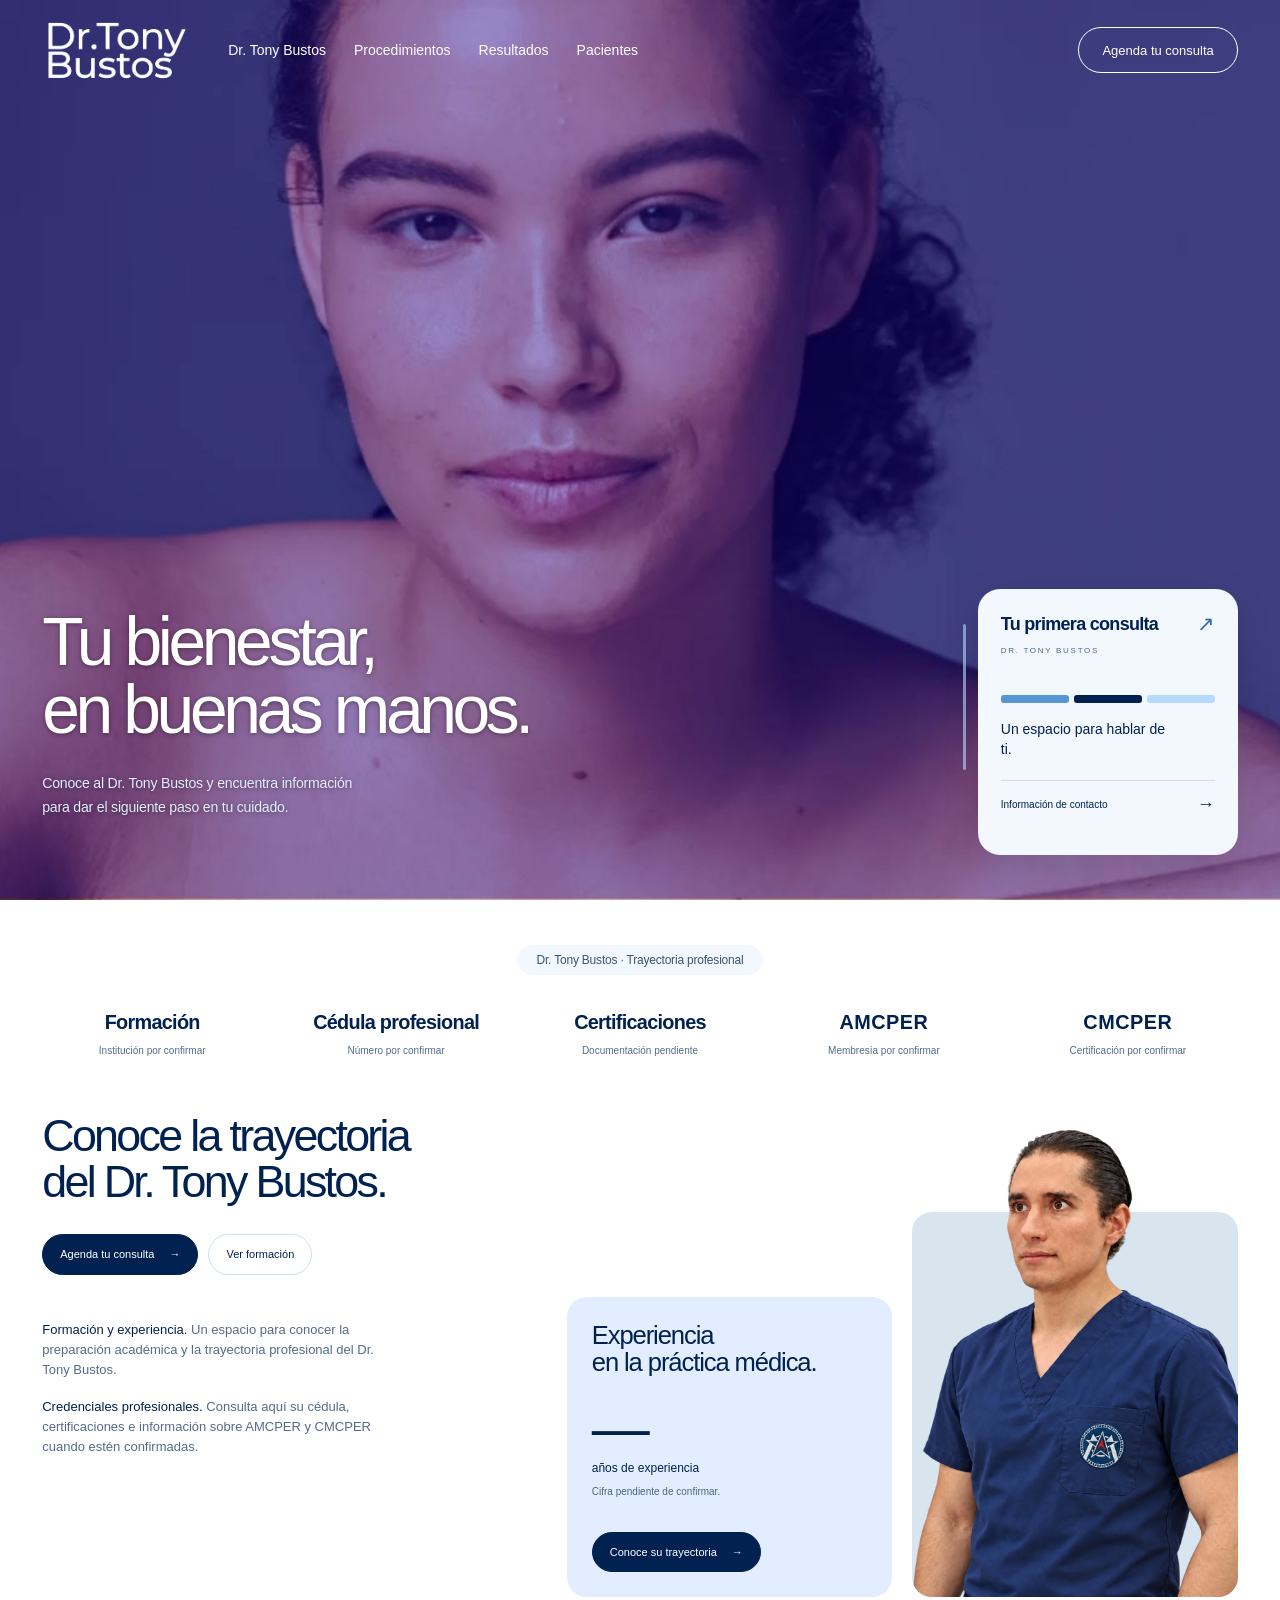
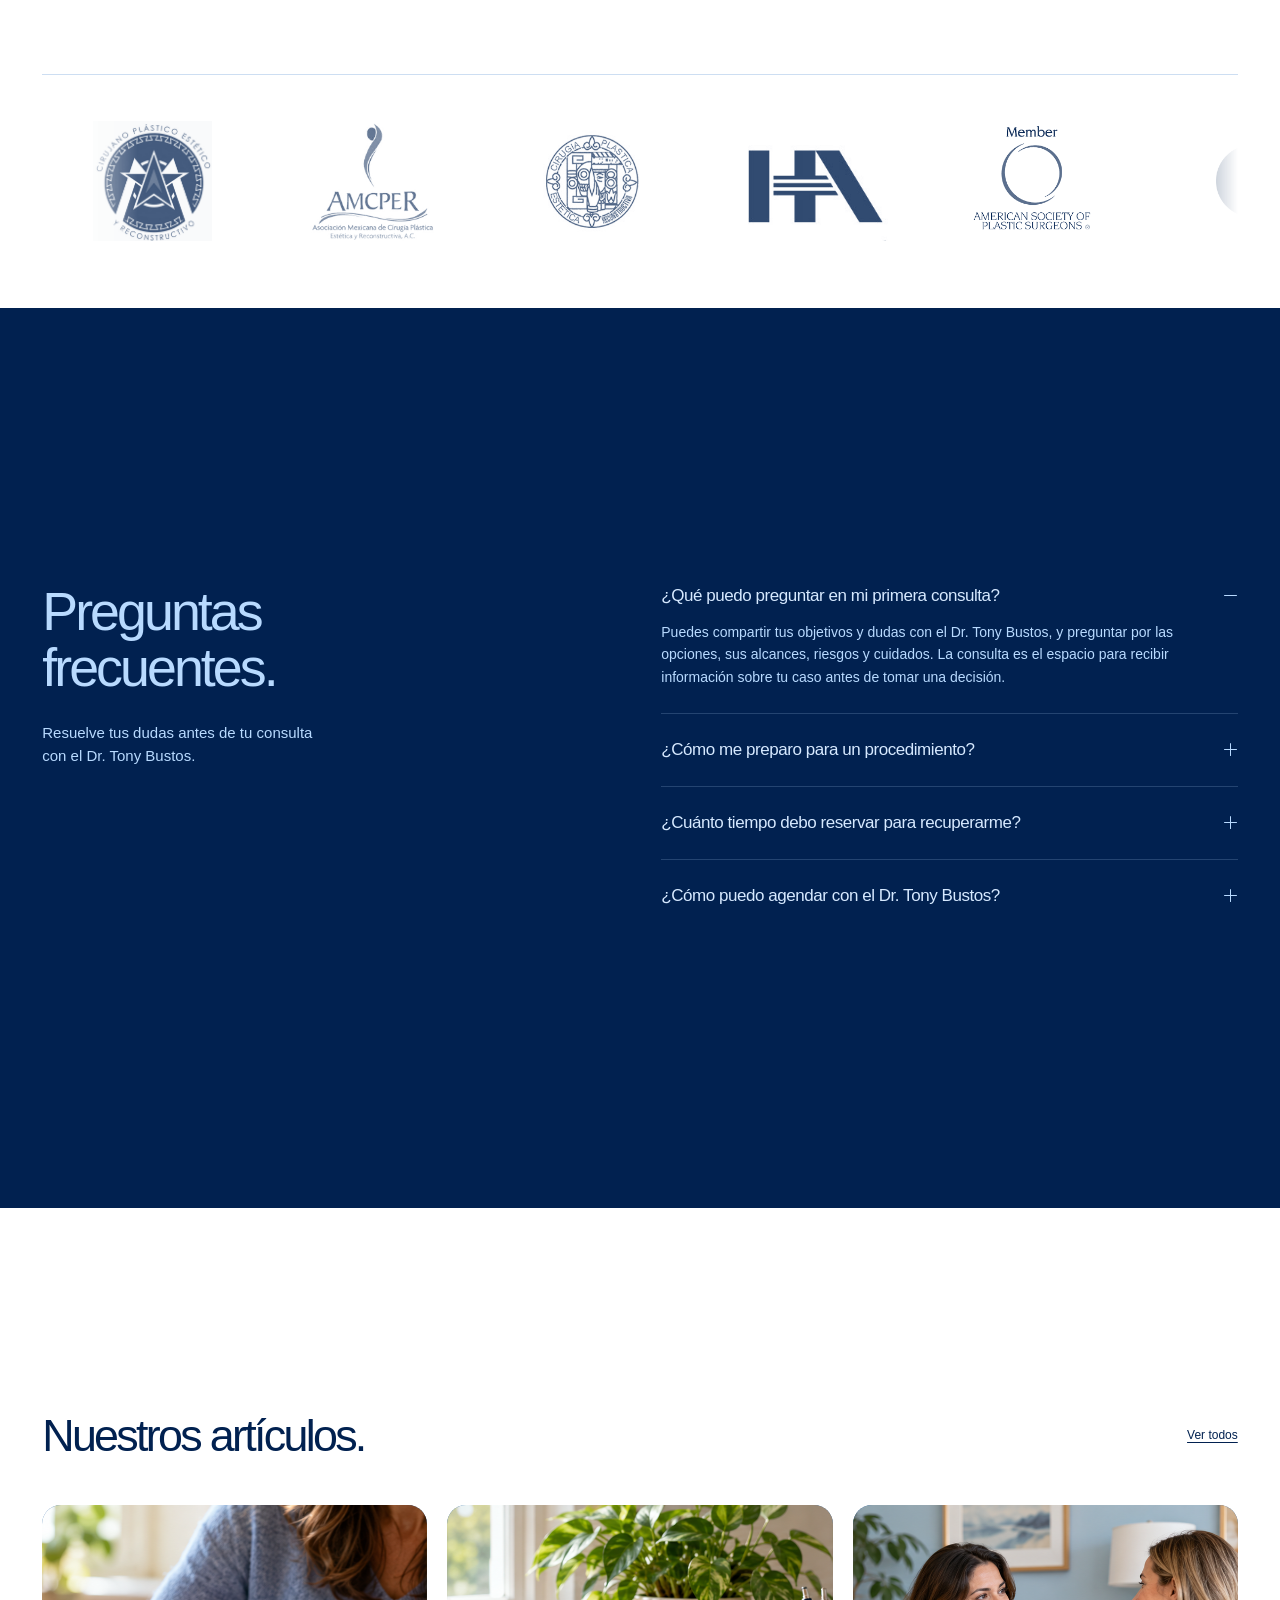
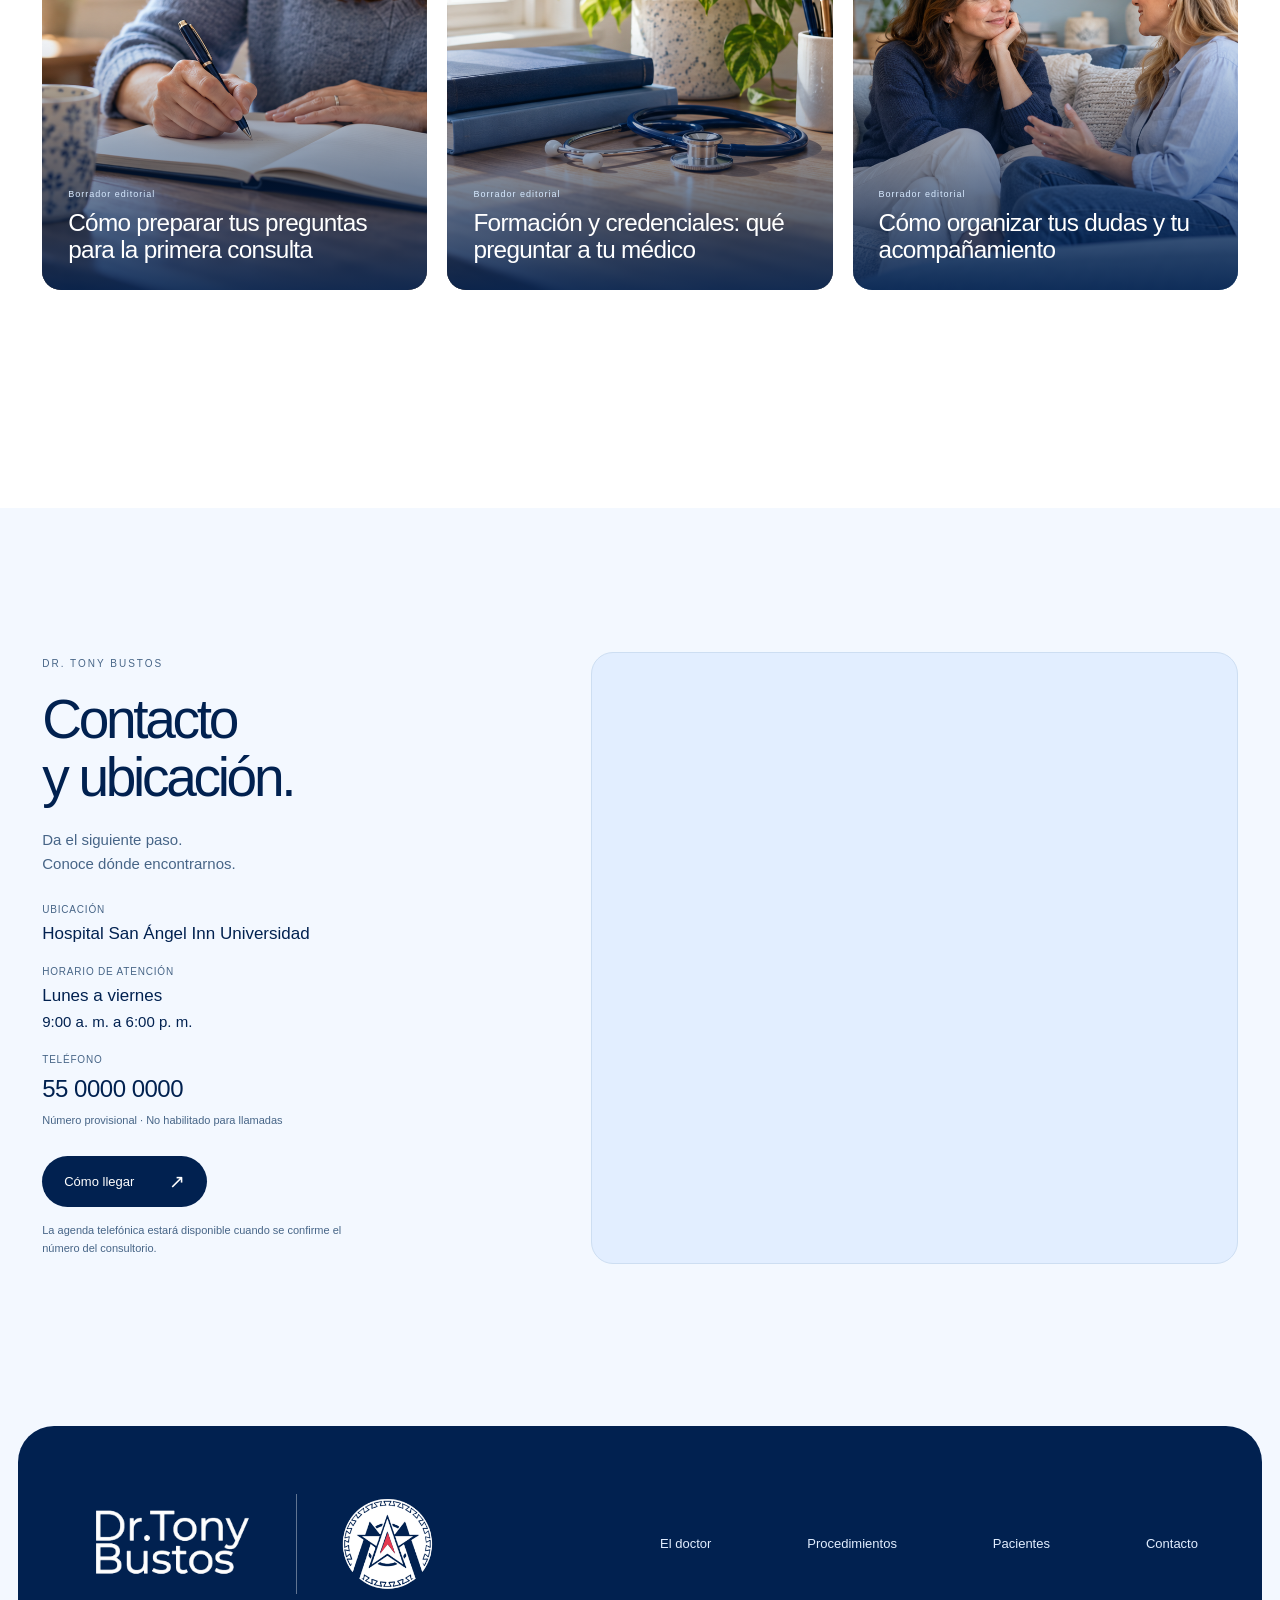
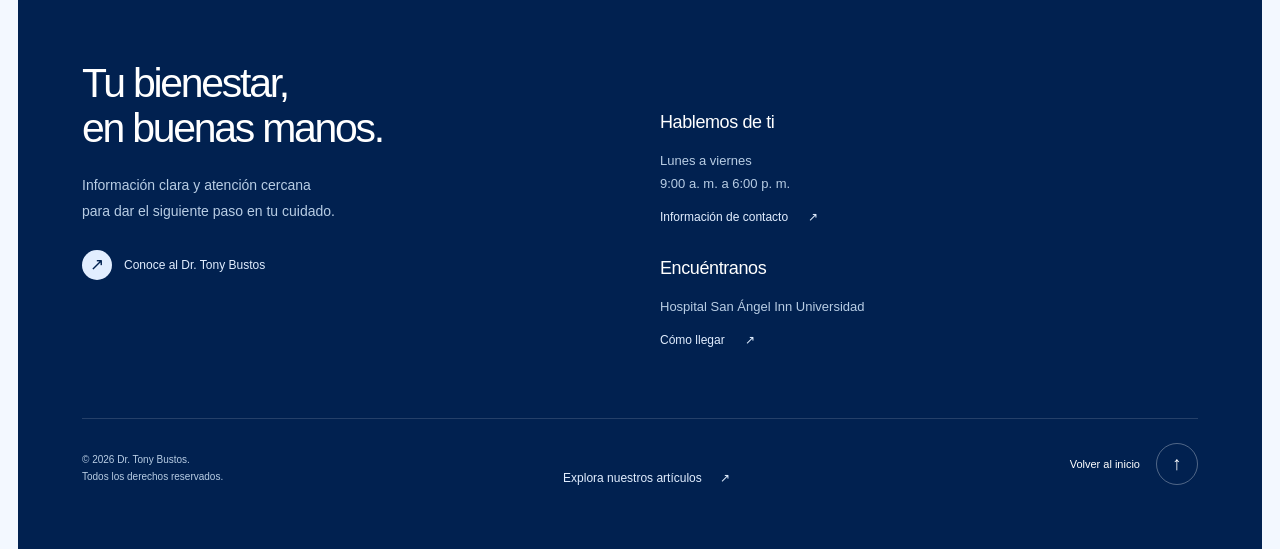
==== index.html @ c75da96d "INIT" ====
<!doctype html>
<html lang="es">
<head>
  <meta charset="utf-8">
  <meta name="viewport" content="width=device-width, initial-scale=1">
  <meta name="theme-color" content="#012150">
  <meta name="description" content="Dr. Tony Bustos. Conoce su perfil, consulta información sobre procedimientos y prepara tu primera consulta.">
  <title>Dr. Tony Bustos | Inicio</title>
  <link rel="icon" type="image/svg+xml" href="assets/favicon.svg">
  <link rel="preload" as="image" href="assets/hero-img.jpg" fetchpriority="high">
  <script src="hero-loading.js"></script>
  <link rel="stylesheet" href="styles.css">
  <script src="app.js" defer></script>
</head>
<body>
  <a class="skip" href="#inicio">Ir al contenido</a>
    <header class="header">
      <a class="brand" href="#inicio" aria-label="Dr. Tony Bustos, inicio"><img class="brand-logo" src="assets/dr-tony-bustos-logo.png" alt="Dr. Tony Bustos" width="681" height="313"></a>
      <nav class="nav-pill" aria-label="Navegación principal">
        <a href="#doctor">Dr. Tony Bustos</a>
        <a href="#procedimientos" data-panel="procedimientos">Procedimientos</a>
        <a href="#resultados" data-panel="resultados">Resultados</a>
        <a href="#pacientes">Pacientes</a>
      </nav>
      <div class="header-actions">
        <a class="appointment" href="#contacto">Agenda tu consulta</a>
        <button class="menu-button" type="button" aria-label="Abrir menú" aria-expanded="false" aria-controls="site-menu"><span></span><span></span><span></span></button>
      </div>
      <nav class="site-menu" id="site-menu" aria-label="Todas las secciones" hidden>
        <a href="#inicio">Inicio</a>
        <a href="#doctor">Dr. Tony Bustos <span>↗</span></a>
        <a href="#procedimientos" data-panel="procedimientos">Procedimientos <span>↗</span></a>
        <a href="#resultados" data-panel="resultados">Resultados <span>↗</span></a>
        <a href="#pacientes">Pacientes <span>↗</span></a>
        <a href="#contacto">Contacto <span>↗</span></a>
        <a href="#articulos">Artículos <span>↗</span></a>
      </nav>
    </header>
  <main>
  <section id="inicio" class="hero" aria-label="Inicio">
    <img class="hero-photo" src="assets/hero-img.jpg" alt="" fetchpriority="high" width="1920" height="1080">
    <video class="hero-video" muted loop playsinline preload="auto" poster="assets/hero-img.jpg" aria-hidden="true" tabindex="-1">
      <source src="assets/hero-video.mp4" type="video/mp4">
    </video>

    <div class="hero-bottom">
      <div class="hero-copy">
        <h1>Tu bienestar,<br>en buenas manos.</h1>
        <p>Conoce al Dr. Tony Bustos y encuentra información<br class="desktop-break"> para dar el siguiente paso en tu cuidado.</p>
      </div>
      <a class="consult-card" href="#contacto">
        <div class="card-top"><span>Tu primera consulta</span><span class="arrow" aria-hidden="true">↗</span></div>
        <span class="card-label">DR. TONY BUSTOS</span>
        <div class="card-lines" aria-hidden="true"><i></i><i></i><i></i></div>
        <span class="card-text">Un espacio para hablar de ti.</span>
        <span class="card-footer">Información de contacto <span aria-hidden="true">→</span></span>
      </a>
    </div>
  </section>
  <section id="doctor" class="credentials" aria-labelledby="credentials-title">
    <div class="credentials-inner">
      <div class="credentials-intro"><span>Dr. Tony Bustos · Trayectoria profesional</span></div>
      <ul class="credential-strip" aria-label="Información profesional pendiente de confirmar">
        <li><span class="credential-name">Formación</span><small>Institución por confirmar</small></li>
        <li><span class="credential-name">Cédula profesional</span><small>Número por confirmar</small></li>
        <li><span class="credential-name">Certificaciones</span><small>Documentación pendiente</small></li>
        <li><span class="credential-name credential-acronym">AMCPER</span><small>Membresía por confirmar</small></li>
        <li><span class="credential-name credential-acronym">CMCPER</span><small>Certificación por confirmar</small></li>
      </ul>
      <div class="credentials-grid">
        <div class="credentials-copy">
          <h2 id="credentials-title">Conoce la trayectoria<br>del Dr. Tony Bustos.</h2>
          <div class="credentials-actions">
            <a class="credential-button" href="#contacto">Agenda tu consulta <span aria-hidden="true">→</span></a>
            <a class="credential-button credential-button-outline" href="#doctor" data-panel="doctor">Ver formación</a>
          </div>
          <div class="credentials-description">
            <p><strong>Formación y experiencia.</strong> Un espacio para conocer la preparación académica y la trayectoria profesional del Dr. Tony Bustos.</p>
            <p><strong>Credenciales profesionales.</strong> Consulta aquí su cédula, certificaciones e información sobre AMCPER y CMCPER cuando estén confirmadas.</p>
          </div>
        </div>
        <article class="kpi-card kpi-experience" aria-labelledby="experience-title">
          <h3 id="experience-title">Experiencia<br>en la práctica médica.</h3>
          <div class="kpi-value" aria-label="Años de experiencia pendientes de confirmar">—<span>años de experiencia</span></div>
          <p class="kpi-note">Cifra pendiente de confirmar.</p>
          <a class="credential-button" href="#doctor" data-panel="doctor">Conoce su trayectoria <span aria-hidden="true">→</span></a>
        </article>
        <figure class="kpi-card kpi-certifications doctor-portrait">
          <img src="assets/dr-tony-scrubs-embroidered.png" alt="Retrato del Dr. Tony Bustos con pijama quirúrgica azul marino" width="1122" height="1402" loading="lazy" decoding="async">
        </figure>
      </div>
      <section class="credential-carousel" aria-label="Formación y credenciales" aria-roledescription="carrusel">
        <svg class="credential-filter" aria-hidden="true" width="0" height="0" xmlns="http://www.w3.org/2000/svg">
          <defs><filter id="credential-ink" color-interpolation-filters="sRGB">
            <feColorMatrix in="SourceGraphic" type="matrix" values="0 0 0 0 0.004 0 0 0 0 0.129 0 0 0 0 0.314 -0.2126 -0.7152 -0.0722 0 1"/>
            <feComposite in2="SourceGraphic" operator="in"/>
          </filter>
          <filter id="emblem-white-red" color-interpolation-filters="sRGB">
            <feColorMatrix in="SourceGraphic" type="matrix" values="0 0 0 0 1 0 0 0 0 1 0 0 0 0 1 -4 0 4 0 0" result="white-emblem"/>
            <feColorMatrix in="SourceGraphic" type="matrix" values="0 0 0 0 0.902 0 0 0 0 0.224 0 0 0 0 0.314 4 0 -4 0 0" result="red-arrow"/>
            <feMerge><feMergeNode in="white-emblem"/><feMergeNode in="red-arrow"/></feMerge>
            <feComposite in2="SourceGraphic" operator="in"/>
          </filter>
          <filter id="emblem-navy-red" color-interpolation-filters="sRGB">
            <feColorMatrix in="SourceGraphic" type="matrix" values="0 0 0 0 0.004 0 0 0 0 0.129 0 0 0 0 0.314 -4 0 4 0 0" result="navy-emblem"/>
            <feColorMatrix in="SourceGraphic" type="matrix" values="0 0 0 0 0.902 0 0 0 0 0.224 0 0 0 0 0.314 4 0 -4 0 0" result="red-arrow"/>
            <feMerge><feMergeNode in="navy-emblem"/><feMergeNode in="red-arrow"/></feMerge>
            <feComposite in2="SourceGraphic" operator="in"/>
          </filter>
          <filter id="logo-original-transparent" color-interpolation-filters="sRGB">
            <feColorMatrix in="SourceGraphic" type="matrix" values="1 0 0 0 0 0 1 0 0 0 0 0 1 0 0 -0.3189 -1.0728 -0.1083 0 1.5"/>
            <feComposite in2="SourceGraphic" operator="in"/>
          </filter>
          <filter id="brand-transparent" color-interpolation-filters="sRGB">
            <feColorMatrix in="SourceGraphic" type="matrix" values="0 0 0 0 1 0 0 0 0 1 0 0 0 0 1 0.25512 0.85824 0.08664 0 -0.2"/>
            <feComposite in2="SourceGraphic" operator="in"/>
          </filter></defs>
        </svg>
        <button class="credential-carousel-toggle sr-only" type="button" aria-pressed="false" aria-controls="credential-logo-track" hidden>Pausar movimiento</button>
        <div class="credential-carousel-window">
          <div class="credential-logo-track" id="credential-logo-track">
            <ul class="credential-logo-group" aria-label="Instituciones">
              <li><img src="assets/credential-tony-full.png" alt="Dr. Tony Bustos — Cirujano plástico estético y reconstructivo" width="180" height="120" loading="lazy"></li>
              <li><img src="assets/credential-amcper.png" alt="AMCPER" width="180" height="120" loading="lazy"></li>
              <li><img src="assets/credential-cmcper.png" alt="Consejo Mexicano de Cirugía Plástica, Estética y Reconstructiva" width="180" height="120" loading="lazy"></li>
              <li><img src="assets/credential-hospital.png" alt="Hospital San Ángel Inn" width="180" height="120" loading="lazy"></li>
              <li><img src="assets/credential-asps.png" alt="American Society of Plastic Surgeons" width="180" height="120" loading="lazy"></li>
              <li><img src="assets/credential-japon.png" alt="Japón" width="180" height="120" loading="lazy"></li>
              <li><img src="assets/credential-hospital-general.png" alt="Hospital General de México Dr. Eduardo Liceaga" width="180" height="120" loading="lazy"></li>
              <li><img class="credential-logo-dark" src="assets/credential-emblema-naval.png" alt="Emblema naval: Ciencia, Humanismo y Lealtad" width="180" height="120" loading="lazy"></li>
              <li><img class="credential-logo-checkered" src="assets/credential-consejo-mexicano.png" alt="Consejo Mexicano de Cirugía Plástica, Estética y Reconstructiva, A. C." width="180" height="120" loading="lazy"></li>
            </ul>
          </div>
        </div>
      </section>
    </div>
  </section>
  <section id="pacientes" class="faq" aria-labelledby="faq-title">
    <div class="faq-inner">
      <div class="faq-intro">
        <h2 id="faq-title">Preguntas<br>frecuentes.</h2>
        <p>Resuelve tus dudas antes de tu consulta<br class="faq-break"> con el Dr. Tony Bustos.</p>
      </div>
      <div class="faq-list">
        <details class="faq-item" name="patient-faq" open>
          <summary>¿Qué puedo preguntar en mi primera consulta?<span class="faq-icon" aria-hidden="true"></span></summary>
          <div class="faq-answer"><p>Puedes compartir tus objetivos y dudas con el Dr. Tony Bustos, y preguntar por las opciones, sus alcances, riesgos y cuidados. La consulta es el espacio para recibir información sobre tu caso antes de tomar una decisión.</p></div>
        </details>
        <details class="faq-item" name="patient-faq">
          <summary>¿Cómo me preparo para un procedimiento?<span class="faq-icon" aria-hidden="true"></span></summary>
          <div class="faq-answer"><p>Solicita al consultorio las indicaciones específicas para tu procedimiento y confirma cualquier duda con el Dr. Tony Bustos. La preparación se define de manera individual; esta página no sustituye esas instrucciones.</p></div>
        </details>
        <details class="faq-item" name="patient-faq">
          <summary>¿Cuánto tiempo debo reservar para recuperarme?<span class="faq-icon" aria-hidden="true"></span></summary>
          <div class="faq-answer"><p>Pregunta durante la valoración por el tiempo estimado de recuperación, el seguimiento y el regreso a tus actividades. No se establece un plazo único aquí: necesitarás una orientación específica para el procedimiento y tu situación.</p></div>
        </details>
        <details class="faq-item" name="patient-faq">
          <summary>¿Cómo puedo agendar con el Dr. Tony Bustos?<span class="faq-icon" aria-hidden="true"></span></summary>
          <div class="faq-answer"><p>Consulta la ubicación en Hospital San Ángel Inn Universidad y el horario de atención, de lunes a viernes de 9:00 a. m. a 6:00 p. m., en la sección de contacto. El teléfono mostrado es provisional; la agenda telefónica estará disponible cuando se confirme el número del consultorio.</p><a href="#contacto">Ver información de contacto <span aria-hidden="true">↗</span></a></div>
        </details>
      </div>
    </div>
  </section>
  <section id="articulos" class="articles" aria-labelledby="articles-title">
    <div class="articles-inner">
      <div class="articles-heading">
        <h2 id="articles-title">Nuestros artículos.</h2>
        <a class="articles-all" href="#articulos" data-panel="articulos">Ver todos</a>
      </div>
      <div class="articles-grid">
        <article class="article-card">
          <a href="#articulo-consulta" data-panel="articulo-consulta" aria-labelledby="article-consulta-title">
            <span class="article-photo article-photo-consulta" aria-hidden="true"></span>
            <div class="article-caption"><span class="article-status">Borrador editorial</span><h3 id="article-consulta-title">Cómo preparar tus preguntas para la primera consulta</h3></div>
          </a>
        </article>
        <article class="article-card">
          <a href="#articulo-credenciales" data-panel="articulo-credenciales" aria-labelledby="article-credenciales-title">
            <span class="article-photo article-photo-credenciales" aria-hidden="true"></span>
            <div class="article-caption"><span class="article-status">Borrador editorial</span><h3 id="article-credenciales-title">Formación y credenciales: qué preguntar a tu médico</h3></div>
          </a>
        </article>
        <article class="article-card">
          <a href="#articulo-acompanamiento" data-panel="articulo-acompanamiento" aria-labelledby="article-acompanamiento-title">
            <span class="article-photo article-photo-acompanamiento" aria-hidden="true"></span>
            <div class="article-caption"><span class="article-status">Borrador editorial</span><h3 id="article-acompanamiento-title">Cómo organizar tus dudas y tu acompañamiento</h3></div>
          </a>
        </article>
      </div>
    </div>
  </section>
  <section id="contacto" class="contact" aria-labelledby="contact-title">
    <div class="contact-inner">
      <div class="contact-copy">
        <p class="contact-eyebrow">DR. TONY BUSTOS</p>
        <h2 id="contact-title">Contacto<br>y ubicación.</h2>
        <p class="contact-intro">Da el siguiente paso.<br>Conoce dónde encontrarnos.</p>
        <dl class="contact-details">
          <div><dt>Ubicación</dt><dd>Hospital San Ángel Inn Universidad</dd></div>
          <div><dt>Horario de atención</dt><dd>Lunes a viernes<br><span>9:00 a. m. a 6:00 p. m.</span></dd></div>
          <div><dt>Teléfono</dt><dd><span class="contact-phone">55 0000 0000</span><small>Número provisional · No habilitado para llamadas</small></dd></div>
        </dl>
        <a class="contact-directions" href="https://www.google.com/maps/search/?api=1&amp;query=Hospital%20San%20%C3%81ngel%20Inn%20Universidad" target="_blank" rel="noopener noreferrer">Cómo llegar <span aria-hidden="true">↗</span><span class="sr-only"> (abre Google Maps en otra pestaña)</span></a>
        <p class="contact-appointment-note">La agenda telefónica estará disponible cuando se confirme el número del consultorio.</p>
      </div>
      <div class="contact-map">
        <iframe title="Ubicación de Hospital San Ángel Inn Universidad en Google Maps" src="https://www.google.com/maps/embed?pb=!1m18!1m12!1m3!1d30112.773170212215!2d-99.18317764667975!3d19.364967483963543!2m3!1f0!2f0!3f0!3m2!1i1024!2i768!4f13.1!3m3!1m2!1s0x85d1ffc02630ca59%3A0xecc9a8d0ed644d36!2sHospital%20San%20%C3%81ngel%20Inn%20Universidad!5e0!3m2!1ses-419!2smx!4v1792884330136!5m2!1ses-419!2smx" width="600" height="450" style="border:0;" allowfullscreen loading="lazy" referrerpolicy="strict-origin-when-cross-origin"></iframe>
      </div>
    </div>
  </section>
  </main>
  <footer class="site-footer" aria-label="Pie de página">
    <div class="footer-panel">
      <div class="footer-top">
        <a class="brand footer-brand footer-brand-pair" href="#inicio" aria-label="Dr. Tony Bustos, volver al inicio">
          <img class="footer-wordmark" src="assets/footer-tony-wordmark.png" alt="Dr. Tony Bustos" width="255" height="111" loading="lazy">
          <span class="footer-brand-divider" aria-hidden="true"></span>
          <span class="footer-seal">
            <img src="assets/footer-tony-seal-white.png" alt="Emblema del Dr. Tony Bustos con flecha roja" width="462" height="388" loading="lazy">
            <svg class="footer-seal-arrow" viewBox="0 0 462 388" aria-hidden="true"><path fill="#E63950" d="M241 154 268 231 241 196 213 231Z"/></svg>
          </span>
        </a>
        <nav class="footer-nav" aria-label="Navegación del pie de página">
          <a href="#doctor">El doctor</a>
          <a href="#procedimientos" data-panel="procedimientos">Procedimientos</a>
          <a href="#pacientes">Pacientes</a>
          <a href="#contacto">Contacto</a>
        </nav>
      </div>
      <div class="footer-body">
        <div class="footer-intro">
          <p>Tu bienestar,<br>en buenas manos.</p>
          <span>Información clara y atención cercana<br>para dar el siguiente paso en tu cuidado.</span>
          <a class="footer-about" href="#doctor"><span aria-hidden="true">↗</span> Conoce al Dr. Tony Bustos</a>
        </div>
        <div class="footer-details">
          <div>
            <h2>Hablemos de ti</h2>
            <p>Lunes a viernes<br>9:00 a. m. a 6:00 p. m.</p>
            <a class="footer-text-link" href="#contacto">Información de contacto <span aria-hidden="true">↗</span></a>
          </div>
          <div>
            <h2>Encuéntranos</h2>
            <address>Hospital San Ángel Inn Universidad</address>
            <a class="footer-text-link" href="https://www.google.com/maps/search/?api=1&amp;query=Hospital%20San%20%C3%81ngel%20Inn%20Universidad" target="_blank" rel="noopener noreferrer">Cómo llegar <span aria-hidden="true">↗</span><span class="sr-only"> (abre Google Maps en otra pestaña)</span></a>
          </div>
        </div>
      </div>
      <div class="footer-bottom">
        <p>© <span id="footer-year">2026</span> Dr. Tony Bustos.<br>Todos los derechos reservados.</p>
        <a class="footer-articles" href="#articulos">Explora nuestros artículos <span aria-hidden="true">↗</span></a>
        <a class="footer-top-link" href="#inicio">Volver al inicio <span aria-hidden="true">↑</span></a>
      </div>
    </div>
  </footer>
  <dialog id="detail-dialog" aria-labelledby="dialog-title">
    <button class="close-dialog" type="button" aria-label="Cerrar">×</button>
    <p class="eyebrow">DR. TONY BUSTOS</p>
    <h2 id="dialog-title"></h2>
    <div id="dialog-content"></div>
  </dialog>
</body>
</html>
---- styles.css ----
:root{font-family:Arial,Helvetica,sans-serif;color:#fff;background:#012150;font-synthesis:none}*{box-sizing:border-box}body{margin:0}a{color:inherit;text-decoration:none}button{font:inherit}button,a{-webkit-tap-highlight-color:transparent}a:focus-visible,button:focus-visible{outline:3px solid #8FC5FF;outline-offset:6px}.skip{position:absolute;top:-100px;left:20px;z-index:9;background:white;color:#012150;padding:12px}.skip:focus{top:12px}.hero{position:relative;isolation:isolate;min-height:680px;height:100svh;overflow:hidden;background:#012150}.hero-photo,.hero-video{position:absolute;inset:0;width:100%;height:100%;z-index:-2}.hero-photo,.hero-video{object-fit:cover;object-position:center}.hero-video{visibility:hidden}.hero-video.is-playing{visibility:visible}.header{display:grid;grid-template-columns:1fr auto 1fr;align-items:center;gap:24px;padding:38px 3.3%;position:relative;z-index:3}.nav-pill{display:flex;align-items:center;gap:20px;width:max-content;padding:13px 18px;background:#012150B3;border-radius:40px;font-size:12px}.nav-pill a,.patient-link{transition:color .2s}.nav-pill a:hover,.patient-link:hover{color:#B8DAFF}.brand{display:flex;align-items:center;gap:9px;font-weight:600;font-size:20px;letter-spacing:-.8px;white-space:nowrap}.brand-mark{display:grid;place-items:center;border:1px solid #ffffffb0;border-radius:50%;width:34px;height:34px;font-size:14px;letter-spacing:-1.5px}.brand-caption{display:block;font-size:7px;font-weight:400;letter-spacing:2.3px;margin-top:5px}.header-actions{display:flex;align-items:center;justify-content:flex-end;gap:18px;font-size:12px}.appointment{background:#F3F8FF;color:#012150;padding:13px 18px;border-radius:28px;white-space:nowrap;transition:background .2s}.appointment:hover{background:#D6E9FF}.menu-button{border:0;background:#01215099;width:30px;height:32px;border-radius:20px;display:flex;flex-direction:column;justify-content:center;align-items:center;gap:3px;cursor:pointer}.menu-button span{height:1px;width:11px;background:#fff}.site-menu{position:absolute;right:3.3%;top:100px;width:290px;padding:14px 22px;background:#F3F8FF;color:#012150;border-radius:18px;box-shadow:0 12px 50px #0003}.site-menu a,.future{display:flex;justify-content:space-between;padding:14px 0;border-bottom:1px solid #CDDEF2;font-size:14px}.site-menu a:hover{color:#265D96}.future{border:0;color:#536C88}.future small{font-size:10px;align-self:center}.hero-bottom{position:absolute;inset:auto 3.3% 7%;display:flex;align-items:flex-end;justify-content:space-between;gap:40px}.hero-copy{padding-bottom:35px}.hero-copy h1{font-weight:400;font-size:clamp(44px,5.3vw,84px);letter-spacing:-.065em;line-height:.99;margin:0 0 28px;max-width:900px}.hero-copy p{font-size:clamp(13px,1.1vw,17px);line-height:1.75;color:#E2EEFF;margin:0;letter-spacing:-.2px}.consult-card{position:relative;flex:0 0 260px;min-height:266px;background:#F3F8FF;color:#012150;border-radius:22px;padding:23px;box-shadow:0 10px 36px #0002;transition:transform .2s}.consult-card:before{content:"";position:absolute;left:-15px;top:35px;height:55%;width:3px;border-radius:4px;background:#B8DAFF99}.consult-card:hover{transform:translateY(-4px)}.card-top{display:flex;align-items:center;justify-content:space-between;gap:8px;font-size:18px;font-weight:600;letter-spacing:-.7px}.arrow{font-size:21px;font-weight:400;color:#326DA8}.card-label{font-size:8px;letter-spacing:1.7px;display:block;margin-top:10px;color:#476587}.card-lines{display:flex;gap:5px;margin:40px 0 17px}.card-lines i{height:8px;flex:1;background:#5795D4;border-radius:3px}.card-lines i:nth-child(2){background:#012150}.card-lines i:nth-child(3){background:#B8DAFF}.card-text{display:block;font-size:14px;line-height:1.4;max-width:170px}.card-footer{display:flex;justify-content:space-between;align-items:center;font-size:10px;border-top:1px solid #CDDEF2;margin-top:21px;padding-top:13px}.card-footer span{font-size:18px}dialog{border:0;border-radius:24px;background:#F3F8FF;color:#012150;padding:45px;width:min(570px,calc(100% - 32px));max-height:85svh}dialog::backdrop{background:#012150CC;backdrop-filter:blur(8px)}.close-dialog{position:absolute;right:18px;top:14px;border:0;background:transparent;font-size:30px;cursor:pointer;color:#265D96}.eyebrow{font-size:10px;letter-spacing:2px;color:#476587}dialog h2{font-size:36px;font-weight:400;letter-spacing:-1.5px;margin:24px 0}dialog p{line-height:1.7;font-size:15px}dialog .pending{padding:15px 18px;border-radius:12px;background:#E2EEFF;font-size:13px}body.modal-open{overflow:hidden}
@media(min-width:1700px){.header{padding-top:48px}.consult-card{flex-basis:300px;min-height:300px}.hero-copy{padding-bottom:45px}}
@media(max-width:1100px){.header{grid-template-columns:1fr auto;padding:27px 5%}.nav-pill{display:none}.brand{grid-column:1}.header-actions{grid-column:2}.hero-bottom{left:5%;right:5%}.consult-card{flex-basis:230px;padding:20px}.hero-copy h1{font-size:clamp(44px,6vw,65px)}.hero-copy p{max-width:370px}.desktop-break{display:none}}
@media(max-width:600px){.hero{height:auto;min-height:100svh;display:flex;flex-direction:column}.header{padding:23px 6%;gap:12px}.brand{font-size:17px;gap:7px}.brand-mark{width:29px;height:29px;font-size:12px}.brand-caption{font-size:6px;letter-spacing:1.7px}.header-actions{gap:12px}.patient-link,.appointment{display:none}.menu-button{width:34px;height:34px}.hero-photo,.hero-video{object-position:center}.hero-bottom{position:relative;inset:auto;display:flex;flex-direction:column;align-items:stretch;gap:26px;margin-top:auto;padding:260px 6% 30px}.hero-copy{padding:0}.hero-copy h1{font-size:clamp(40px,10.5vw,62px);margin-bottom:18px;letter-spacing:-.06em}.hero-copy p{font-size:13px;max-width:310px;line-height:1.65}.consult-card{flex:auto;min-height:0;width:100%;padding:19px 21px;border-radius:18px}.consult-card:before{display:none}.card-top{font-size:17px}.card-label{font-size:8px;margin-top:7px}.card-lines{margin:19px 0 12px}.card-lines i{height:5px}.card-text{max-width:none;font-size:13px}.card-footer{margin-top:14px;padding-top:10px}.site-menu{right:6%;top:78px;width:min(300px,88vw)}dialog{padding:35px 25px}dialog h2{font-size:30px}}
@media(prefers-reduced-motion:reduce){*{transition:none!important}}
/* Credenciales y trayectoria: composición basada en la segunda referencia. */
.credentials{background:#fff;color:#012150;padding:26px 3.3% 110px;scroll-margin-top:24px}
.credentials-inner{max-width:1440px;margin-inline:auto}
.credentials-intro{text-align:center}
.credentials-intro>span{display:inline-block;padding:8px 19px;border-radius:30px;background:#F3F8FF;color:#365775;font-size:12px;letter-spacing:-.2px}
.credential-strip{list-style:none;padding:0;margin:48px 0 100px;display:grid;grid-template-columns:repeat(5,minmax(0,1fr));gap:24px;align-items:start;text-align:center}
.credential-strip li{display:flex;flex-direction:column;gap:9px}
.credential-name{font-size:clamp(14px,1.55vw,22px);font-weight:600;letter-spacing:-.7px}
.credential-acronym{letter-spacing:.5px}
.credential-strip small{font-size:10px;line-height:1.5;color:#536C88}
.credentials-grid{display:grid;grid-template-columns:1.55fr 1fr 1fr;gap:20px;align-items:end}
.credentials-copy{padding-right:35px;align-self:stretch}
.credentials-copy h2{font-size:clamp(32px,3.5vw,52px);line-height:1.03;letter-spacing:-.06em;font-weight:400;margin:0 0 30px}
.credentials-actions{display:flex;gap:10px;flex-wrap:wrap;margin-bottom:45px}
.credential-button{display:inline-flex;justify-content:center;align-items:center;gap:15px;width:fit-content;border:1px solid #012150;background:#012150;color:#fff;border-radius:30px;padding:12px 17px;font-size:11px;line-height:1.3;transition:background .2s}
.credential-button:hover{background:#265D96;border-color:#265D96}
.credential-button-outline{background:#fff;color:#012150;border-color:#CDDEF2}
.credential-button-outline:hover{background:#E2EEFF;border-color:#B8DAFF}
.credentials-description{max-width:360px}
.credentials-description p{font-size:13px;line-height:1.55;color:#536C88;margin:0 0 17px}
.credentials-description p:last-child{margin-bottom:0}
.credentials-description strong{font-weight:500;color:#012150}
.kpi-card{border-radius:20px;overflow:hidden;padding:25px;min-width:0}
.kpi-card h3{font-size:clamp(22px,2vw,29px);line-height:1.05;letter-spacing:-1.1px;font-weight:400;margin:0}
.kpi-experience{background:#E2EEFF;min-height:300px;display:flex;flex-direction:column;align-items:flex-start}
.kpi-value{font-size:58px;font-weight:400;line-height:1;margin:23px 0 10px;letter-spacing:-3px}
.kpi-value span{display:block;font-size:12px;letter-spacing:0;margin-top:5px}
.kpi-note{font-size:10px;line-height:1.5;color:#476587;margin:0 0 23px}
.kpi-experience .credential-button{margin-top:auto}
.kpi-certifications{background:#012150;color:#fff;min-height:385px;display:flex;flex-direction:column;justify-content:space-between;padding:27px 25px}
.credential-records{position:relative;min-height:195px;padding-top:9px}
.credential-record{width:78%;border:1px solid #B8DAFF55;border-radius:12px;padding:15px;background:#326DA8;color:#fff;transform:rotate(-4deg)}
.credential-record>span:first-child{font-size:9px;display:block;margin-bottom:13px}
.credential-record strong{font-size:15px;font-weight:500;display:block;letter-spacing:-.5px}
.record-rule{display:block;width:50%;height:4px;border-radius:5px;background:#B8DAFF;margin-top:17px}
.credential-record-secondary{position:relative;left:22%;margin-top:-16px;background:#B8DAFF;color:#012150;transform:rotate(4deg)}
.credential-record-secondary small{font-size:9px;display:block;margin-top:10px}
.kpi-tag{display:block;font-size:9px;letter-spacing:1.5px;color:#B8DAFF;margin-bottom:12px}
.kpi-certifications h3{color:#E2EEFF}
@media(max-width:1100px){.credentials{padding-inline:5%}.credential-strip{margin-bottom:65px;gap:15px}.credentials-grid{grid-template-columns:1.25fr 1fr 1fr;gap:14px}.credentials-copy{padding-right:12px}.kpi-card{padding:20px}.credentials-copy h2{font-size:35px}.credential-record strong{font-size:12px}.credentials-actions{margin-bottom:30px}.credential-button{font-size:10px;padding:11px 13px}}
@media(max-width:800px){.credentials-grid{grid-template-columns:1fr 1fr;gap:20px}.credentials-copy{grid-column:1/-1;padding:0;margin-bottom:15px}.credentials-copy h2{font-size:42px}.credentials-description{max-width:540px}.credentials-actions{margin-bottom:25px}.credential-strip{grid-template-columns:repeat(3,minmax(0,1fr));row-gap:25px;margin:35px 0 55px}.kpi-experience{min-height:310px}.kpi-certifications{min-height:365px}}
@media(max-width:520px){.credentials{padding:25px 6% 60px}.credentials-intro>span{font-size:10px;padding:8px 13px}.credential-strip{grid-template-columns:repeat(2,minmax(0,1fr));margin:30px 0 46px;gap:24px 16px;text-align:left}.credential-strip li:last-child{grid-column:1/-1}.credential-name{font-size:17px}.credential-strip small{font-size:10px}.credentials-grid{grid-template-columns:1fr;gap:18px}.credentials-copy{grid-column:auto;margin-bottom:12px}.credentials-copy h2{font-size:clamp(30px,8.3vw,42px);margin-bottom:24px}.credentials-description p{font-size:13px}.kpi-card{padding:25px;border-radius:18px}.kpi-card h3{font-size:27px}.kpi-experience{min-height:300px}.kpi-certifications{min-height:360px}.credential-records{max-width:320px;width:100%;align-self:center}.credential-record strong{font-size:15px}.credential-button{font-size:11px}}
/* Preguntas frecuentes: dos columnas y acordeón sobre el azul principal. */
.faq{background:#012150;color:#B8DAFF;padding:115px 3.3% 125px;scroll-margin-top:0}
.faq-inner{max-width:1440px;margin-inline:auto;display:grid;grid-template-columns:1fr 1.05fr;gap:70px;align-items:start}
.faq-intro h2{font-size:clamp(36px,4.2vw,60px);font-weight:400;letter-spacing:-.055em;line-height:1.04;margin:0 0 25px}
.faq-intro p{color:#B8DAFF;font-size:15px;line-height:1.55;margin:0;max-width:350px}
.faq-list{min-width:0}
.faq-item{border-bottom:1px solid #B8DAFF30}
.faq-item:last-child{border-bottom:0}
.faq-item summary{display:flex;align-items:flex-start;justify-content:space-between;gap:24px;padding:24px 0;list-style:none;cursor:pointer;font-size:17px;font-weight:400;line-height:1.4;letter-spacing:-.45px;color:#D6E9FF}
.faq-item:first-child summary{padding-top:0}
.faq-item summary::-webkit-details-marker{display:none}
.faq-item summary::marker{content:""}
.faq-item summary:hover{color:#fff}
.faq-item summary:focus-visible{outline:2px solid #8FC5FF;outline-offset:6px;border-radius:2px}
.faq-icon{width:15px;height:15px;position:relative;flex:0 0 15px;margin-top:4px;color:#B8DAFF}
.faq-icon::before,.faq-icon::after{content:"";position:absolute;background:currentColor;border-radius:1px}
.faq-icon::before{height:1px;width:13px;top:7px;left:1px}
.faq-icon::after{width:1px;height:13px;left:7px;top:1px}
.faq-item[open] .faq-icon::after{display:none}
.faq-item[open] summary{padding-bottom:13px}
.faq-answer{padding:0 27px 25px 0;color:#B8DAFF;font-size:14px;line-height:1.6}
.faq-answer p{margin:0}
.faq-answer a{display:inline-block;color:#F3F8FF;margin-top:15px;text-decoration:underline;text-underline-offset:4px}
.faq-answer a:hover{color:#B8DAFF}
@media(max-width:1100px){.faq{padding:90px 5% 100px}.faq-inner{gap:45px}.faq-item summary{font-size:16px}}
@media(max-width:700px){.faq{padding:65px 6% 70px}.faq-inner{grid-template-columns:1fr;gap:40px}.faq-intro h2{font-size:42px;margin-bottom:20px}.faq-intro p{font-size:14px}.faq-item summary{font-size:16px;gap:18px;padding-block:21px}.faq-answer{font-size:13px;padding-right:22px;padding-bottom:23px}}
@media(max-width:360px){.faq-intro h2{font-size:36px}.faq-break{display:none}}
/* Artículos: tres fotografías cuadradas con títulos superpuestos. */
.articles{background:#fff;color:#012150;padding:85px 3.3% 100px;scroll-margin-top:24px}
.articles-inner{max-width:1440px;margin-inline:auto}
.articles-heading{display:flex;justify-content:space-between;align-items:center;gap:25px;margin-bottom:45px}
.articles-heading h2{font-size:clamp(32px,3.5vw,50px);font-weight:400;letter-spacing:-.06em;line-height:1.1;margin:0}
.articles-all{font-size:12px;text-decoration:underline;text-underline-offset:3px;white-space:nowrap;padding:10px 0}
.articles-all:hover{color:#326DA8}
.articles-grid{display:grid;grid-template-columns:repeat(3,minmax(0,1fr));gap:20px}
.article-card{min-width:0;border-radius:19px;background:#326DA8}
.article-card>a{position:relative;display:block;aspect-ratio:1;border-radius:inherit;overflow:hidden;isolation:isolate}
.article-card>a::after{content:"";position:absolute;inset:0;z-index:-1;background:linear-gradient(180deg,transparent 30%,rgba(1,33,80,.15) 45%,rgba(1,33,80,.9) 100%)}
.article-photo{position:absolute;inset:0;z-index:-2;background-image:url('assets/articles-triptych.png');background-size:300% 100%;background-repeat:no-repeat;transition:transform .35s ease}
.article-photo-consulta{background-position:0% center}
.article-photo-credenciales{background-position:50% center}
.article-photo-acompanamiento{background-position:100% center}
.article-card>a:hover .article-photo{transform:scale(1.035)}
.article-caption{position:absolute;bottom:0;left:0;right:0;padding:26px;color:#fff}
.article-status{display:block;font-size:9px;letter-spacing:1px;margin-bottom:10px;color:#D6E9FF}
.article-caption h3{font-size:clamp(18px,1.9vw,27px);font-weight:400;line-height:1.14;letter-spacing:-.7px;margin:0}
.article-directory{list-style:none;padding:0;margin:20px 0 0}
.article-directory li{border-top:1px solid #CDDEF2}
.article-directory a{display:block;padding:17px 0;font-size:15px;line-height:1.4;text-decoration:underline;text-underline-offset:4px}
.article-directory a:hover{color:#326DA8}
@media(max-width:1100px){.articles{padding:70px 5% 80px}.articles-grid{gap:16px}.article-caption{padding:19px}.articles-heading{margin-bottom:35px}}
@media(max-width:700px){.articles{padding:55px 6% 60px}.articles-heading{gap:15px;margin-bottom:28px}.articles-heading h2{font-size:34px}.articles-grid{grid-template-columns:1fr;gap:20px}.article-card{border-radius:17px}.article-caption{padding:24px}.article-caption h3{font-size:26px;max-width:360px}.article-status{font-size:10px}.articles-all{font-size:11px}}
@media(max-width:360px){.articles-heading h2{font-size:29px}.article-caption h3{font-size:23px}}

/* Cada sección ocupa al menos una pantalla y crece con su contenido. */
main > section{
  width:100%;
  min-height:100vh;
  min-height:100dvh;
  scroll-margin-top:0;
}
.credentials,.faq,.articles{
  display:flex;
  flex-direction:column;
  justify-content:center;
}
.credentials-inner,.faq-inner,.articles-inner{width:100%}
main > section.credentials,
main > section.faq{
  height:100vh;
  height:100dvh;
  min-height:0;
  padding-block:clamp(24px,5vh,64px);
  justify-content:flex-start;
  overflow-y:auto;
}
.credentials-inner,.faq-inner{
  flex-shrink:0;
  margin-block:auto;
}
.credentials .credential-strip{
  margin-top:clamp(24px,4vh,48px);
  margin-bottom:clamp(30px,6vh,70px);
}
@media(max-height:700px) and (min-width:801px){
  .credentials .credentials-copy h2{font-size:clamp(30px,3vw,42px);margin-bottom:22px}
  .credentials .credentials-actions{margin-bottom:24px}
  .credentials .kpi-certifications{min-height:320px}
  .credentials .credential-records{min-height:165px}
  .credentials .kpi-experience{min-height:280px}
  .faq .faq-item summary{padding-block:18px}
  .faq .faq-item:first-child summary{padding-top:0}
  .faq .faq-answer{padding-bottom:18px}
}
@media(max-width:700px){
  .faq .faq-inner{gap:28px}
  .faq .faq-intro h2{margin-bottom:16px}
}
main > section.hero{
  height:100vh;
  height:100dvh;
  min-height:0;
  display:flex;
  flex-direction:column;
}
.hero .header{flex-shrink:0}
.hero-bottom{flex-shrink:1;min-height:0;overflow-y:auto}
.hero-bottom > *{flex-shrink:0}
.hero-copy{min-width:0;flex-shrink:1}
.hero .site-menu{max-height:calc(100vh - 115px);max-height:calc(100dvh - 115px);overflow-y:auto}
@media(min-width:601px){
  .hero-bottom{
    position:relative;
    inset:auto;
    width:100%;
    margin-top:auto;
    padding:clamp(16px,4vh,48px) 3.3% clamp(20px,5vh,65px);
  }
}
@media(min-width:601px) and (max-width:1100px){
  .hero-bottom{padding-inline:5%}
}
@media(max-width:600px){
  .hero-bottom{padding:20px 6% clamp(16px,3vh,30px);gap:20px}
  .hero-bottom .consult-card{flex:0 0 auto}
}
@media(max-height:600px) and (min-width:601px){
  .hero .header{padding-block:18px}
  .hero-copy{padding-bottom:0}
  .hero-copy h1{font-size:clamp(36px,5vw,64px);margin-bottom:16px}
  .hero .consult-card{min-height:0}
  .hero .card-lines{margin-top:20px}
  .hero .site-menu{top:75px;max-height:calc(100dvh - 90px)}
}

/* Contacto y ubicación */
.sr-only{position:absolute;width:1px;height:1px;padding:0;margin:-1px;overflow:hidden;clip:rect(0,0,0,0);white-space:nowrap;border:0}
main > section.contact{height:100vh;height:100dvh;min-height:0;background:#F3F8FF;color:#012150;padding:clamp(28px,6vh,75px) 3.3%;display:flex;flex-direction:column;overflow-y:auto}
.contact-inner{width:100%;max-width:1440px;margin:auto;flex-shrink:0;display:grid;grid-template-columns:.85fr 1.15fr;gap:70px;align-items:center}
.contact-eyebrow{font-size:10px;letter-spacing:2px;color:#476587;margin:0 0 22px}
.contact h2{font-size:clamp(38px,4.3vw,62px);font-weight:400;line-height:1.04;letter-spacing:-.06em;margin:0 0 22px}
.contact-intro{font-size:15px;line-height:1.6;color:#476587;margin:0 0 28px}
.contact-details{margin:0 0 27px;display:grid;gap:20px}
.contact-details dt{font-size:10px;letter-spacing:.8px;text-transform:uppercase;color:#476587;margin-bottom:6px}
.contact-details dd{margin:0;font-size:17px;line-height:1.5}
.contact-details dd>span:not(.contact-phone){font-size:15px}
.contact-details small{display:block;font-size:11px;line-height:1.5;color:#476587;margin-top:5px}
.contact-phone{font-size:24px;letter-spacing:-.5px}
.contact-directions{display:inline-flex;gap:35px;align-items:center;background:#012150;color:#fff;padding:14px 22px;border-radius:28px;font-size:13px;transition:background .2s}
.contact-directions:hover{background:#265D96}
.contact-directions>span[aria-hidden]{font-size:19px}
.contact-appointment-note{font-size:11px;line-height:1.6;color:#476587;max-width:310px;margin:15px 0 0}
.contact-map{height:clamp(360px,68vh,650px);border:1px solid #CDDEF2;border-radius:22px;overflow:hidden;background:#E2EEFF;min-width:0}
.contact-map iframe{display:block;width:100%;height:100%}
@media(max-width:1100px){main > section.contact{padding-inline:5%}.contact-inner{gap:35px}}
@media(max-width:700px){main > section.contact{padding:35px 6%}.contact-inner{grid-template-columns:1fr;gap:30px}.contact h2{font-size:42px}.contact-map{height:360px;border-radius:18px}.contact-intro{margin-bottom:22px}}
@media(max-height:700px) and (min-width:701px){.contact-inner{gap:35px}.contact h2{font-size:40px;margin-bottom:16px}.contact-eyebrow{margin-bottom:15px}.contact-intro{margin-bottom:18px}.contact-details{gap:13px;margin-bottom:18px}}
/* Keep page content hidden until the hero has a rendered frame or a fallback. */
html.hero-loading{overflow:hidden;background:#39366d}
.hero-loading body > *{visibility:hidden}
.hero-loading body::after{content:"Cargando…";position:fixed;inset:0;display:grid;place-items:center;background:#39366d;color:#fff;font:14px Arial,sans-serif;letter-spacing:.08em;z-index:1000}
.hero-copy,.brand,.patient-link{text-shadow:0 1px 5px #0006}

/* Credential logos: common ink, equal frames and continuous carousel. */
main > section.credentials{height:auto;min-height:100dvh;overflow:visible}
.credential-carousel{margin-top:clamp(38px,6vw,80px);padding-top:24px;border-top:1px solid #CDDEF2;color:#012150}
.credential-filter{position:absolute;pointer-events:none}


.credential-carousel-toggle{border:1px solid #CDDEF2;border-radius:30px;background:transparent;color:#476587;padding:9px 14px;font-size:11px;cursor:pointer}
.credential-carousel-toggle:hover{background:#F3F8FF}
.credential-carousel-toggle[hidden]{display:none}
.credential-carousel-window{overflow-x:auto;mask-image:linear-gradient(90deg,transparent,#000 8%,#000 92%,transparent)}
.credential-logo-track{display:flex;width:100%}
.credential-logo-group{list-style:none;display:flex;align-items:center;flex:0 0 100%;min-width:1980px;padding:0;margin:0}
.credential-logo-group li{flex:1 0 0;display:grid;place-items:center;height:164px;padding:22px 20px}
.credential-logo-group img{display:block;width:180px;height:120px;object-fit:contain;filter:url(#credential-ink)}
.credential-carousel.is-animated .credential-logo-track{width:max(100%,1980px);animation:credential-drift 72s linear infinite}
.credential-carousel.is-paused .credential-logo-track,.credential-carousel:hover .credential-logo-track,.credential-carousel:focus-within .credential-logo-track{animation-play-state:paused}
@keyframes credential-drift{to{transform:translateX(-100%)}}
@media(max-width:600px){.credential-carousel-toggle{font-size:10px;padding:8px 10px}.credential-logo-group{min-width:1620px}.credential-carousel.is-animated .credential-logo-track{width:max(100%,1620px)}.credential-logo-group img{width:150px;height:100px}.credential-logo-group li{height:144px;padding-inline:15px}}
@media(prefers-reduced-motion:reduce){.credential-carousel.is-animated .credential-logo-track{animation:none}.credential-carousel-window{overflow-x:auto;mask-image:none}.credential-logo-group[aria-hidden="true"]{display:none}.credential-carousel-toggle{display:none}}

.credential-carousel.is-animated .credential-carousel-window{overflow:hidden}
@media(prefers-reduced-motion:reduce){.credential-carousel.is-animated .credential-carousel-window{overflow-x:auto}}

.credential-logo-group img.credential-logo-dark{filter:grayscale(1) contrast(1.6) invert(1) url(#credential-ink)}

.credential-logo-group img.credential-logo-checkered{filter:contrast(1.4) url(#credential-ink)}

/* Portrait replaces the credential card while retaining its rectangular frame. */
.credentials .doctor-portrait{--portrait-rise:100px;position:relative;margin:var(--portrait-rise) 0 0;padding:0;background:#d8e5ef;overflow:visible;isolation:isolate}
.doctor-portrait img{position:absolute;inset:auto 0 0;display:block;width:100%;height:calc(100% + var(--portrait-rise));object-fit:cover;object-position:center top;border-radius:0 0 20px 20px}
@media(max-width:520px){.credentials .doctor-portrait{--portrait-rise:80px}.doctor-portrait img{border-radius:0 0 18px 18px}}

/* Closing panel: spacious rounded footer in the site's existing palette. */
.site-footer{padding:18px 18px 0;background:#F3F8FF;color:#fff}
.footer-panel{max-width:1800px;margin-inline:auto;background:#012150;border-radius:36px;padding:clamp(32px,5vw,76px);min-height:600px;display:flex;flex-direction:column}
.footer-top{display:grid;grid-template-columns:1fr 1fr;align-items:center;gap:40px}
.footer-brand{width:fit-content;font-size:24px;text-shadow:none}
.footer-brand .brand-mark{width:42px;height:42px;font-size:17px}
.footer-nav{display:flex;flex-wrap:wrap;justify-content:space-between;gap:20px;font-size:13px;color:#E2EEFF}
.footer-nav a,.footer-text-link,.footer-articles{transition:color .2s}
.footer-nav a:hover,.footer-text-link:hover,.footer-articles:hover{color:#8FC5FF}
.footer-body{display:grid;grid-template-columns:1fr 1fr;gap:40px;flex:1;margin:64px 0 70px}
.footer-intro>p{font-size:clamp(28px,3.2vw,46px);font-weight:400;line-height:1.1;letter-spacing:-.055em;margin:0 0 22px}
.footer-intro>span{display:block;color:#B8CDE4;font-size:14px;line-height:1.8}
.footer-about{display:inline-flex;align-items:center;gap:12px;margin-top:26px;font-size:12px;color:#E2EEFF}
.footer-about>span{display:grid;place-items:center;width:30px;height:30px;background:#E2EEFF;color:#012150;border-radius:50%;font-size:17px;transition:transform .2s}
.footer-about:hover>span{transform:translate(2px,-2px)}
.footer-details{display:grid;gap:32px;padding-top:50px}
.footer-details h2{font-size:18px;line-height:1.3;font-weight:400;letter-spacing:-.4px;margin:0 0 14px}
.footer-details p,.footer-details address{color:#B8CDE4;font-size:13px;line-height:1.8;font-style:normal;margin:0 0 12px}
.footer-text-link{font-size:12px;color:#E2EEFF;display:inline-flex;gap:20px;align-items:center}
.footer-bottom{display:flex;justify-content:space-between;align-items:flex-end;gap:30px;border-top:1px solid #ffffff24;padding-top:24px}
.footer-bottom p{font-size:10px;color:#B8CDE4;line-height:1.7;margin:0}
.footer-articles{font-size:12px;color:#E2EEFF;display:inline-flex;gap:18px}
.footer-top-link{display:inline-flex;align-items:center;gap:16px;white-space:nowrap;font-size:11px}
.footer-top-link>span{display:grid;place-items:center;width:42px;height:42px;border:1px solid #ffffff50;border-radius:50%;font-size:19px;transition:background .2s}
.footer-top-link:hover>span{background:#ffffff1a}
@media(max-width:800px){.footer-panel{padding:36px 28px;border-radius:28px;min-height:0}.footer-top{grid-template-columns:1fr;gap:30px}.footer-nav{justify-content:flex-start;gap:20px 28px}.footer-body{gap:30px;margin:44px 0}.footer-details{padding-top:0}.footer-bottom{flex-wrap:wrap}.footer-articles{order:3;width:100%}}
@media(max-width:520px){.site-footer{padding:10px 10px 0}.footer-panel{padding:32px 22px;border-radius:24px}.footer-brand{font-size:21px}.footer-nav{font-size:12px;display:grid;grid-template-columns:1fr 1fr;gap:18px}.footer-body{grid-template-columns:1fr;gap:40px}.footer-intro>p{font-size:36px}.footer-intro>span{font-size:13px}.footer-details{gap:28px}.footer-bottom{gap:22px}.footer-top-link{gap:9px}.footer-top-link>span{width:36px;height:36px}}

.credential-carousel-toggle.sr-only:focus{position:relative;width:auto;height:auto;margin:0 0 12px;padding:9px 14px;overflow:visible;clip:auto;white-space:normal}

/* Official supplied wordmark, shared by header and footer. */
.brand-logo{display:block;width:180px;max-width:100%;height:auto;filter:url(#brand-transparent)}
.footer-brand .brand-logo{width:220px}
@media(max-width:600px){.header .brand-logo{width:140px}.footer-brand .brand-logo{width:190px}}

/* Fixed navigation: transparent over the hero, navy after scrolling. */
:root{--site-header-height:100px}
.header{position:fixed;inset:0 0 auto;z-index:100;display:flex;align-items:center;gap:36px;height:var(--site-header-height);padding:16px 3.3%;background:transparent;transition:background-color .25s,box-shadow .25s}
.header.is-scrolled,.header:has(.menu-button[aria-expanded="true"]){background:#012150;box-shadow:0 4px 20px #00152d18}
.header .brand{flex:0 0 auto;text-shadow:none}
.header .brand-logo{width:150px}
.header .nav-pill{display:flex;flex:0 1 auto;gap:28px;padding:0;border-radius:0;background:transparent;font-size:14px}
.header .header-actions{margin-left:auto;gap:22px;font-size:13px}
.header .appointment{display:inline-flex;align-items:center;justify-content:center;min-height:46px;border:1px solid #fff;background:transparent;color:#fff;padding:12px 23px;border-radius:30px}
.header .appointment:hover{background:#fff;color:#012150}
.header .menu-button{background:transparent;border:1px solid #ffffff70;width:38px;height:38px}
.header .menu-button span{width:14px}
.header .site-menu{top:calc(100% + 10px);max-height:calc(100dvh - var(--site-header-height) - 24px);overflow-y:auto}
main > section{scroll-margin-top:var(--site-header-height)}
main > section.hero{padding-top:var(--site-header-height);scroll-margin-top:0}
.skip{z-index:101}
@media(max-width:1100px){.header{gap:24px;padding-inline:5%}.header .nav-pill{display:none}.header .header-actions{gap:18px}}
@media(max-width:600px){:root{--site-header-height:80px}.header{padding:12px 6%;gap:12px}.header .brand-logo{width:112px}.header .header-actions{gap:12px}.header .patient-link{display:none}.header .appointment{min-height:38px;font-size:10px;padding:10px 13px}.header .site-menu{right:6%}}
@media(max-width:360px){.header{padding-inline:4%}.header .brand-logo{width:96px}.header .header-actions{gap:8px}.header .appointment{padding-inline:10px}}

/* Desktop links share one row; the compact navigation uses the menu button. */
.header .menu-button{display:none}
@media(max-width:1100px){.header .menu-button{display:flex}}

/* Keep the emblem's original colors, especially its red central arrow. */
.footer-brand .brand-logo.brand-emblem{width:120px;height:120px;object-fit:contain;filter:url(#emblem-white-red)}
@media(max-width:600px){.footer-brand .brand-logo.brand-emblem{width:96px;height:96px}}



/* Paired footer signatures with transparent backgrounds. */
.footer-brand-pair{display:flex;align-items:center;gap:24px;max-width:100%}
.footer-brand-pair img{display:block;object-fit:contain;min-width:0;height:auto}
.footer-brand-pair .footer-wordmark{width:190px;filter:url(#brand-transparent)}
.footer-brand-pair .footer-seal{position:relative;display:block;flex-shrink:0;width:128px}
.footer-brand-pair .footer-seal img{width:100%;height:auto;filter:url(#brand-transparent)}
.footer-seal-arrow{position:absolute;inset:0;width:100%;height:100%;pointer-events:none}
.footer-brand-divider{width:1px;height:100px;flex:0 0 1px;background:#ffffff60}
@media(max-width:600px){.footer-brand-pair{gap:16px}.footer-brand-pair .footer-wordmark{width:150px}.footer-brand-pair .footer-seal{width:100px}.footer-brand-divider{height:80px}}
@media(max-width:380px){.footer-brand-pair{gap:12px}.footer-brand-pair .footer-wordmark{width:124px}.footer-brand-pair .footer-seal{width:84px}.footer-brand-divider{height:68px}}

/* Flush lower corners at the page boundary, including mobile. */
.footer-panel{border-bottom-left-radius:0;border-bottom-right-radius:0}
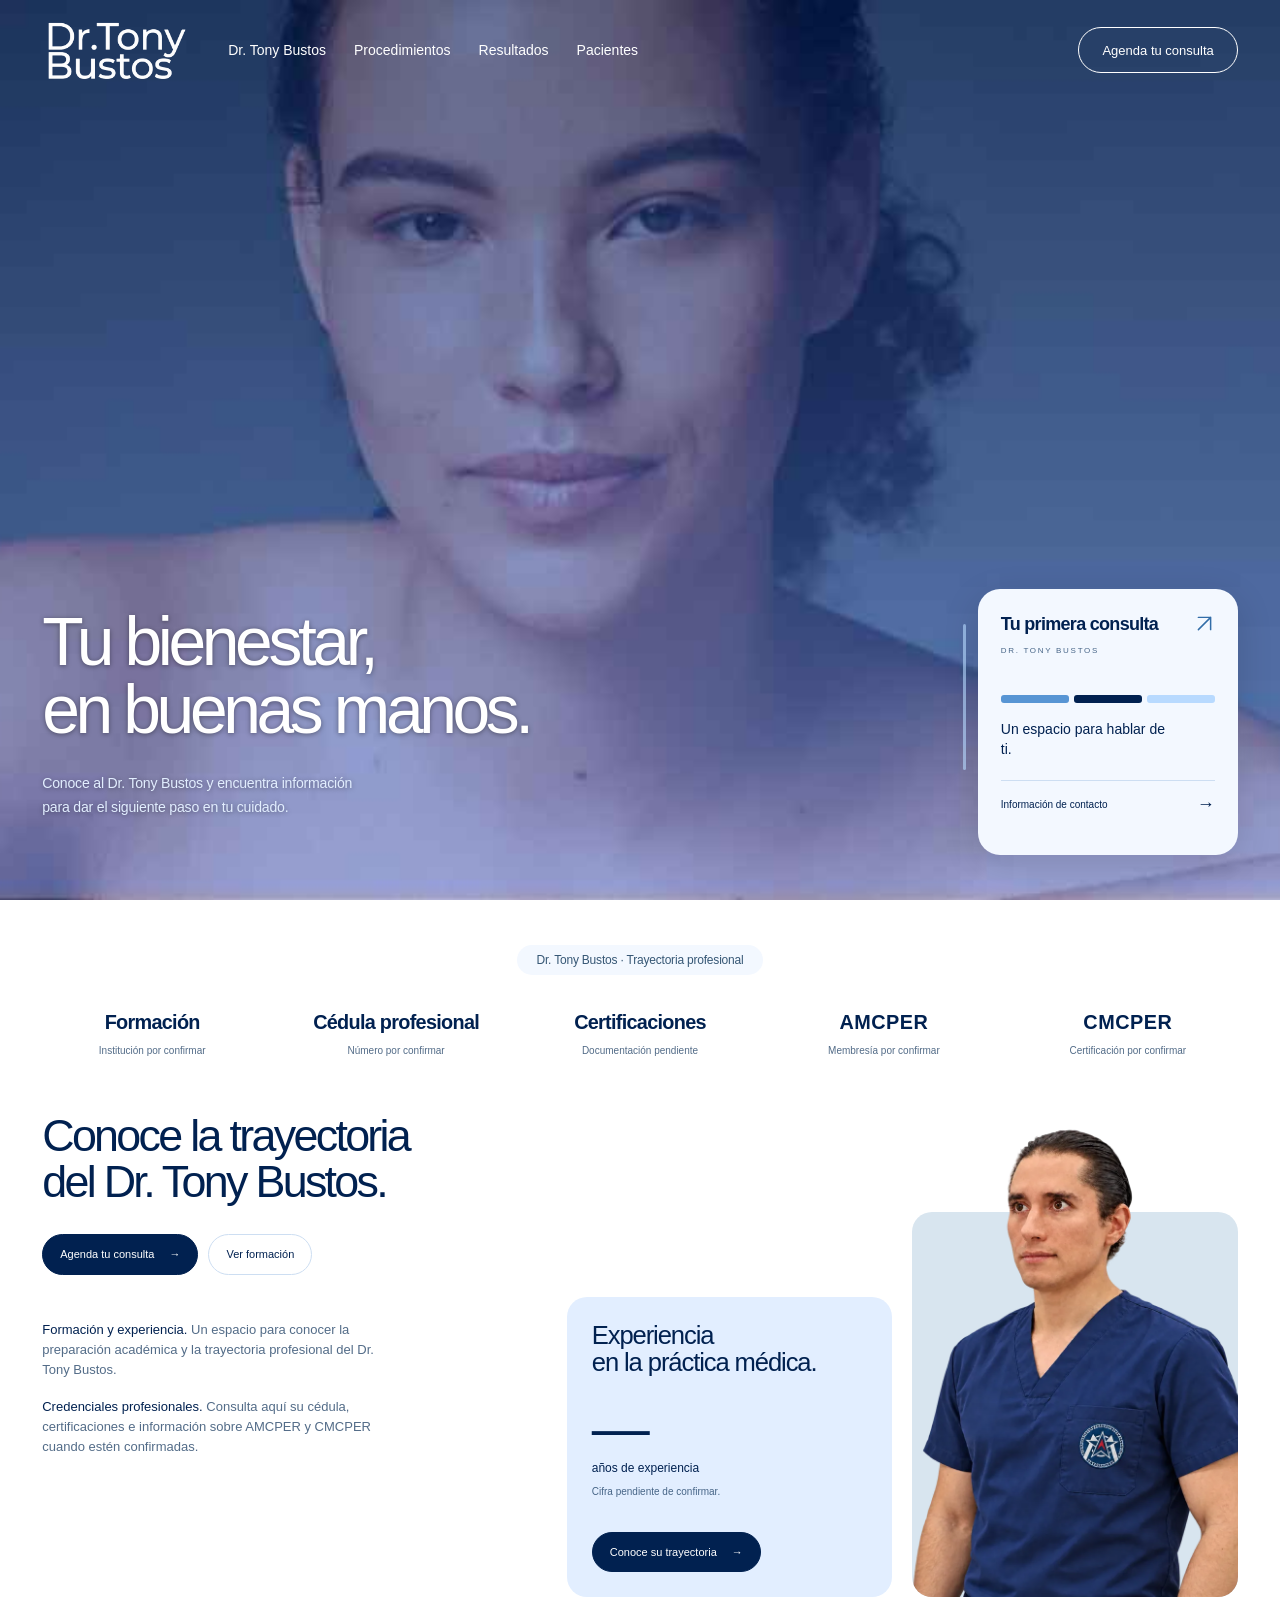
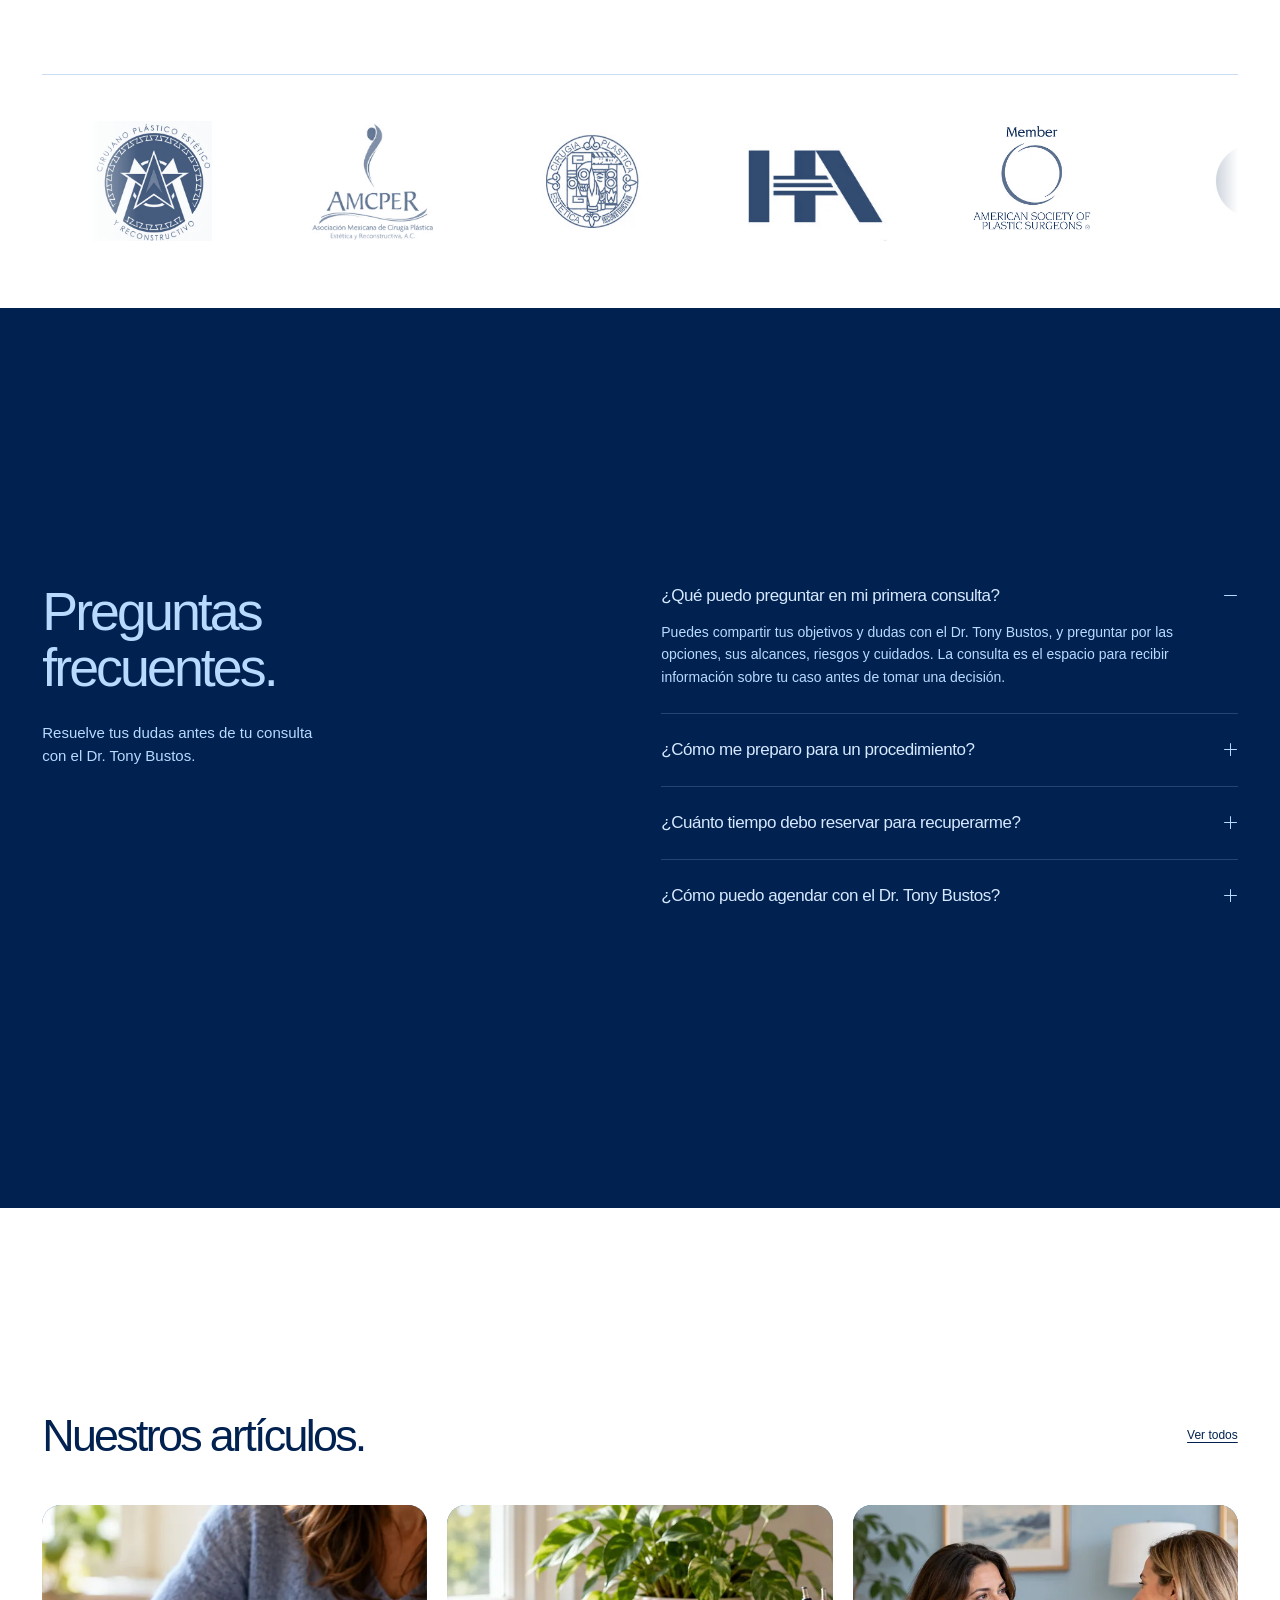
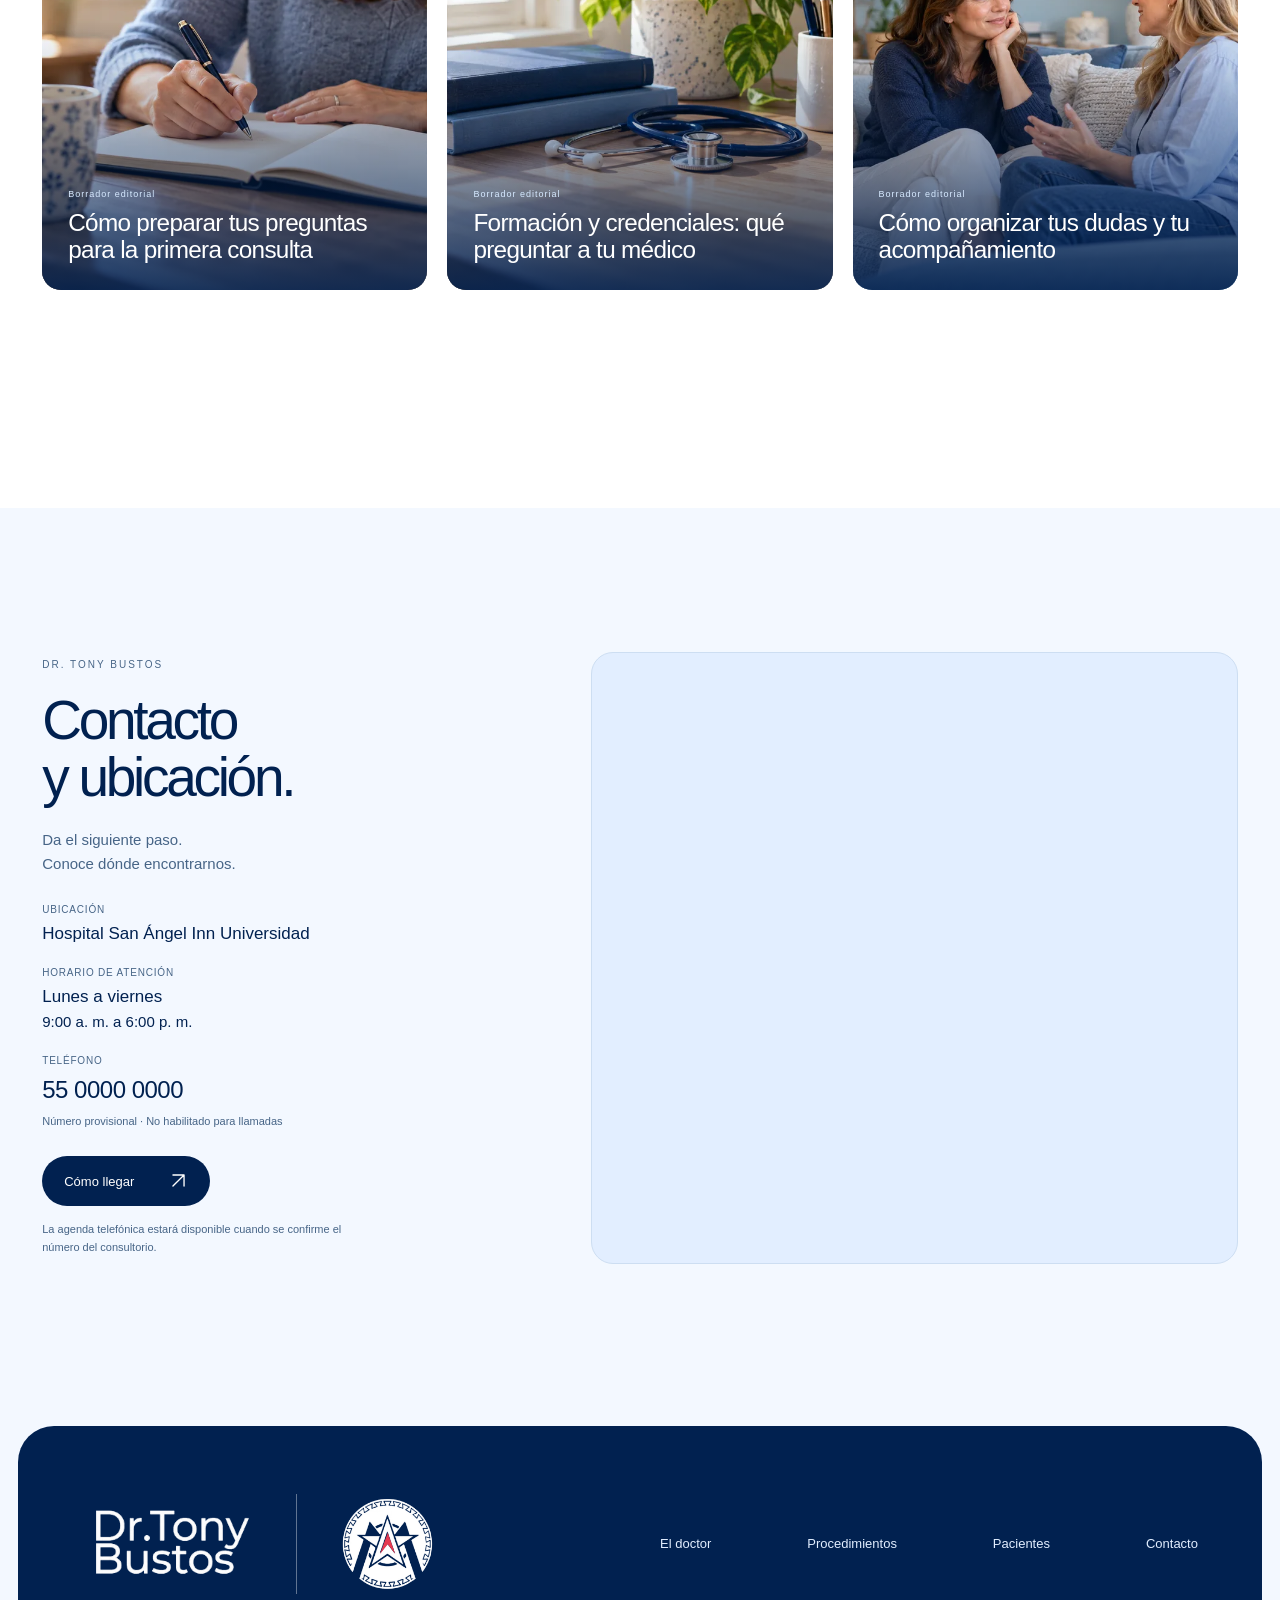
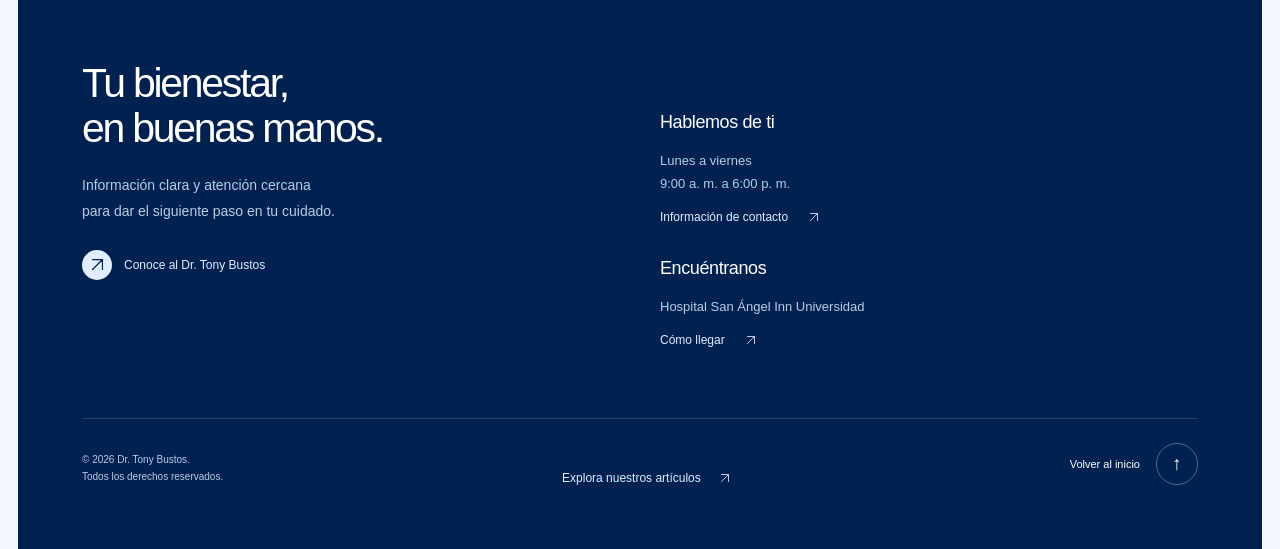
==== commit e4ed513e: "Mobile Optimization" ====
--- a/index.html
+++ b/index.html
@@ -15,7 +15,7 @@
 <body>
   <a class="skip" href="#inicio">Ir al contenido</a>
     <header class="header">
-      <a class="brand" href="#inicio" aria-label="Dr. Tony Bustos, inicio"><img class="brand-logo" src="assets/dr-tony-bustos-logo.png" alt="Dr. Tony Bustos" width="681" height="313"></a>
+      <a class="brand" href="#inicio" aria-label="Dr. Tony Bustos, inicio"><img class="brand-logo" src="assets/dr-tony-bustos-logo.webp" alt="Dr. Tony Bustos" width="681" height="313"></a>
       <nav class="nav-pill" aria-label="Navegación principal">
         <a href="#doctor">Dr. Tony Bustos</a>
         <a href="#procedimientos" data-panel="procedimientos">Procedimientos</a>
@@ -28,19 +28,19 @@
       </div>
       <nav class="site-menu" id="site-menu" aria-label="Todas las secciones" hidden>
         <a href="#inicio">Inicio</a>
-        <a href="#doctor">Dr. Tony Bustos <span>↗</span></a>
-        <a href="#procedimientos" data-panel="procedimientos">Procedimientos <span>↗</span></a>
-        <a href="#resultados" data-panel="resultados">Resultados <span>↗</span></a>
-        <a href="#pacientes">Pacientes <span>↗</span></a>
-        <a href="#contacto">Contacto <span>↗</span></a>
-        <a href="#articulos">Artículos <span>↗</span></a>
+        <a href="#doctor">Dr. Tony Bustos <span><svg class="icon-arrow-up-right" viewBox="0 0 24 24" fill="none" stroke="currentColor" stroke-width="1.7" stroke-linecap="round" stroke-linejoin="round" aria-hidden="true" focusable="false"><path d="M5 19 19 5M5 5h14v14"/></svg></span></a>
+        <a href="#procedimientos" data-panel="procedimientos">Procedimientos <span><svg class="icon-arrow-up-right" viewBox="0 0 24 24" fill="none" stroke="currentColor" stroke-width="1.7" stroke-linecap="round" stroke-linejoin="round" aria-hidden="true" focusable="false"><path d="M5 19 19 5M5 5h14v14"/></svg></span></a>
+        <a href="#resultados" data-panel="resultados">Resultados <span><svg class="icon-arrow-up-right" viewBox="0 0 24 24" fill="none" stroke="currentColor" stroke-width="1.7" stroke-linecap="round" stroke-linejoin="round" aria-hidden="true" focusable="false"><path d="M5 19 19 5M5 5h14v14"/></svg></span></a>
+        <a href="#pacientes">Pacientes <span><svg class="icon-arrow-up-right" viewBox="0 0 24 24" fill="none" stroke="currentColor" stroke-width="1.7" stroke-linecap="round" stroke-linejoin="round" aria-hidden="true" focusable="false"><path d="M5 19 19 5M5 5h14v14"/></svg></span></a>
+        <a href="#contacto">Contacto <span><svg class="icon-arrow-up-right" viewBox="0 0 24 24" fill="none" stroke="currentColor" stroke-width="1.7" stroke-linecap="round" stroke-linejoin="round" aria-hidden="true" focusable="false"><path d="M5 19 19 5M5 5h14v14"/></svg></span></a>
+        <a href="#articulos">Artículos <span><svg class="icon-arrow-up-right" viewBox="0 0 24 24" fill="none" stroke="currentColor" stroke-width="1.7" stroke-linecap="round" stroke-linejoin="round" aria-hidden="true" focusable="false"><path d="M5 19 19 5M5 5h14v14"/></svg></span></a>
       </nav>
     </header>
   <main>
   <section id="inicio" class="hero" aria-label="Inicio">
-    <img class="hero-photo" src="assets/hero-img.jpg" alt="" fetchpriority="high" width="1920" height="1080">
-    <video class="hero-video" muted loop playsinline preload="auto" poster="assets/hero-img.jpg" aria-hidden="true" tabindex="-1">
-      <source src="assets/hero-video.mp4" type="video/mp4">
+    <img class="hero-photo" src="assets/hero-img.jpg" alt="" fetchpriority="high" width="960" height="540">
+    <video class="hero-video" muted loop playsinline preload="none" poster="assets/hero-img.jpg" aria-hidden="true" tabindex="-1">
+      <source data-src="assets/hero-video.mp4" type="video/mp4">
     </video>
 
     <div class="hero-bottom">
@@ -49,7 +49,7 @@
         <p>Conoce al Dr. Tony Bustos y encuentra información<br class="desktop-break"> para dar el siguiente paso en tu cuidado.</p>
       </div>
       <a class="consult-card" href="#contacto">
-        <div class="card-top"><span>Tu primera consulta</span><span class="arrow" aria-hidden="true">↗</span></div>
+        <div class="card-top"><span>Tu primera consulta</span><span class="arrow" aria-hidden="true"><svg class="icon-arrow-up-right" viewBox="0 0 24 24" fill="none" stroke="currentColor" stroke-width="1.7" stroke-linecap="round" stroke-linejoin="round" aria-hidden="true" focusable="false"><path d="M5 19 19 5M5 5h14v14"/></svg></span></div>
         <span class="card-label">DR. TONY BUSTOS</span>
         <div class="card-lines" aria-hidden="true"><i></i><i></i><i></i></div>
         <span class="card-text">Un espacio para hablar de ti.</span>
@@ -86,7 +86,7 @@
           <a class="credential-button" href="#doctor" data-panel="doctor">Conoce su trayectoria <span aria-hidden="true">→</span></a>
         </article>
         <figure class="kpi-card kpi-certifications doctor-portrait">
-          <img src="assets/dr-tony-scrubs-embroidered.png" alt="Retrato del Dr. Tony Bustos con pijama quirúrgica azul marino" width="1122" height="1402" loading="lazy" decoding="async">
+          <img src="assets/dr-tony-scrubs-embroidered.webp" alt="Retrato del Dr. Tony Bustos con pijama quirúrgica azul marino" width="1122" height="1402" loading="lazy" decoding="async">
         </figure>
       </div>
       <section class="credential-carousel" aria-label="Formación y credenciales" aria-roledescription="carrusel">
@@ -120,15 +120,15 @@
         <div class="credential-carousel-window">
           <div class="credential-logo-track" id="credential-logo-track">
             <ul class="credential-logo-group" aria-label="Instituciones">
-              <li><img src="assets/credential-tony-full.png" alt="Dr. Tony Bustos — Cirujano plástico estético y reconstructivo" width="180" height="120" loading="lazy"></li>
-              <li><img src="assets/credential-amcper.png" alt="AMCPER" width="180" height="120" loading="lazy"></li>
-              <li><img src="assets/credential-cmcper.png" alt="Consejo Mexicano de Cirugía Plástica, Estética y Reconstructiva" width="180" height="120" loading="lazy"></li>
-              <li><img src="assets/credential-hospital.png" alt="Hospital San Ángel Inn" width="180" height="120" loading="lazy"></li>
-              <li><img src="assets/credential-asps.png" alt="American Society of Plastic Surgeons" width="180" height="120" loading="lazy"></li>
-              <li><img src="assets/credential-japon.png" alt="Japón" width="180" height="120" loading="lazy"></li>
-              <li><img src="assets/credential-hospital-general.png" alt="Hospital General de México Dr. Eduardo Liceaga" width="180" height="120" loading="lazy"></li>
-              <li><img class="credential-logo-dark" src="assets/credential-emblema-naval.png" alt="Emblema naval: Ciencia, Humanismo y Lealtad" width="180" height="120" loading="lazy"></li>
-              <li><img class="credential-logo-checkered" src="assets/credential-consejo-mexicano.png" alt="Consejo Mexicano de Cirugía Plástica, Estética y Reconstructiva, A. C." width="180" height="120" loading="lazy"></li>
+              <li><img src="assets/credential-tony-full.webp" alt="Dr. Tony Bustos — Cirujano plástico estético y reconstructivo" width="180" height="120" loading="lazy"></li>
+              <li><img src="assets/credential-amcper.webp" alt="AMCPER" width="180" height="120" loading="lazy"></li>
+              <li><img src="assets/credential-cmcper.webp" alt="Consejo Mexicano de Cirugía Plástica, Estética y Reconstructiva" width="180" height="120" loading="lazy"></li>
+              <li><img src="assets/credential-hospital.webp" alt="Hospital San Ángel Inn" width="180" height="120" loading="lazy"></li>
+              <li><img src="assets/credential-asps.webp" alt="American Society of Plastic Surgeons" width="180" height="120" loading="lazy"></li>
+              <li><img src="assets/credential-japon.webp" alt="Japón" width="180" height="120" loading="lazy"></li>
+              <li><img src="assets/credential-hospital-general.webp" alt="Hospital General de México Dr. Eduardo Liceaga" width="180" height="120" loading="lazy"></li>
+              <li><img class="credential-logo-dark" src="assets/credential-emblema-naval.webp" alt="Emblema naval: Ciencia, Humanismo y Lealtad" width="180" height="120" loading="lazy"></li>
+              <li><img class="credential-logo-checkered" src="assets/credential-consejo-mexicano.webp" alt="Consejo Mexicano de Cirugía Plástica, Estética y Reconstructiva, A. C." width="180" height="120" loading="lazy"></li>
             </ul>
           </div>
         </div>
@@ -156,7 +156,7 @@
         </details>
         <details class="faq-item" name="patient-faq">
           <summary>¿Cómo puedo agendar con el Dr. Tony Bustos?<span class="faq-icon" aria-hidden="true"></span></summary>
-          <div class="faq-answer"><p>Consulta la ubicación en Hospital San Ángel Inn Universidad y el horario de atención, de lunes a viernes de 9:00 a. m. a 6:00 p. m., en la sección de contacto. El teléfono mostrado es provisional; la agenda telefónica estará disponible cuando se confirme el número del consultorio.</p><a href="#contacto">Ver información de contacto <span aria-hidden="true">↗</span></a></div>
+          <div class="faq-answer"><p>Consulta la ubicación en Hospital San Ángel Inn Universidad y el horario de atención, de lunes a viernes de 9:00 a. m. a 6:00 p. m., en la sección de contacto. El teléfono mostrado es provisional; la agenda telefónica estará disponible cuando se confirme el número del consultorio.</p><a href="#contacto">Ver información de contacto <span aria-hidden="true"><svg class="icon-arrow-up-right" viewBox="0 0 24 24" fill="none" stroke="currentColor" stroke-width="1.7" stroke-linecap="round" stroke-linejoin="round" aria-hidden="true" focusable="false"><path d="M5 19 19 5M5 5h14v14"/></svg></span></a></div>
         </details>
       </div>
     </div>
@@ -170,19 +170,19 @@
       <div class="articles-grid">
         <article class="article-card">
           <a href="#articulo-consulta" data-panel="articulo-consulta" aria-labelledby="article-consulta-title">
-            <span class="article-photo article-photo-consulta" aria-hidden="true"></span>
+            <img class="article-photo article-photo-consulta" src="assets/article-1.webp" alt="" width="640" height="640" loading="lazy" decoding="async">
             <div class="article-caption"><span class="article-status">Borrador editorial</span><h3 id="article-consulta-title">Cómo preparar tus preguntas para la primera consulta</h3></div>
           </a>
         </article>
         <article class="article-card">
           <a href="#articulo-credenciales" data-panel="articulo-credenciales" aria-labelledby="article-credenciales-title">
-            <span class="article-photo article-photo-credenciales" aria-hidden="true"></span>
+            <img class="article-photo article-photo-credenciales" src="assets/article-2.webp" alt="" width="640" height="640" loading="lazy" decoding="async">
             <div class="article-caption"><span class="article-status">Borrador editorial</span><h3 id="article-credenciales-title">Formación y credenciales: qué preguntar a tu médico</h3></div>
           </a>
         </article>
         <article class="article-card">
           <a href="#articulo-acompanamiento" data-panel="articulo-acompanamiento" aria-labelledby="article-acompanamiento-title">
-            <span class="article-photo article-photo-acompanamiento" aria-hidden="true"></span>
+            <img class="article-photo article-photo-acompanamiento" src="assets/article-3.webp" alt="" width="640" height="640" loading="lazy" decoding="async">
             <div class="article-caption"><span class="article-status">Borrador editorial</span><h3 id="article-acompanamiento-title">Cómo organizar tus dudas y tu acompañamiento</h3></div>
           </a>
         </article>
@@ -200,7 +200,7 @@
           <div><dt>Horario de atención</dt><dd>Lunes a viernes<br><span>9:00 a. m. a 6:00 p. m.</span></dd></div>
           <div><dt>Teléfono</dt><dd><span class="contact-phone">55 0000 0000</span><small>Número provisional · No habilitado para llamadas</small></dd></div>
         </dl>
-        <a class="contact-directions" href="https://www.google.com/maps/search/?api=1&amp;query=Hospital%20San%20%C3%81ngel%20Inn%20Universidad" target="_blank" rel="noopener noreferrer">Cómo llegar <span aria-hidden="true">↗</span><span class="sr-only"> (abre Google Maps en otra pestaña)</span></a>
+        <a class="contact-directions" href="https://www.google.com/maps/search/?api=1&amp;query=Hospital%20San%20%C3%81ngel%20Inn%20Universidad" target="_blank" rel="noopener noreferrer">Cómo llegar <span aria-hidden="true"><svg class="icon-arrow-up-right" viewBox="0 0 24 24" fill="none" stroke="currentColor" stroke-width="1.7" stroke-linecap="round" stroke-linejoin="round" aria-hidden="true" focusable="false"><path d="M5 19 19 5M5 5h14v14"/></svg></span><span class="sr-only"> (abre Google Maps en otra pestaña)</span></a>
         <p class="contact-appointment-note">La agenda telefónica estará disponible cuando se confirme el número del consultorio.</p>
       </div>
       <div class="contact-map">
@@ -213,10 +213,10 @@
     <div class="footer-panel">
       <div class="footer-top">
         <a class="brand footer-brand footer-brand-pair" href="#inicio" aria-label="Dr. Tony Bustos, volver al inicio">
-          <img class="footer-wordmark" src="assets/footer-tony-wordmark.png" alt="Dr. Tony Bustos" width="255" height="111" loading="lazy">
+          <img class="footer-wordmark" src="assets/footer-tony-wordmark.webp" alt="Dr. Tony Bustos" width="255" height="111" loading="lazy">
           <span class="footer-brand-divider" aria-hidden="true"></span>
           <span class="footer-seal">
-            <img src="assets/footer-tony-seal-white.png" alt="Emblema del Dr. Tony Bustos con flecha roja" width="462" height="388" loading="lazy">
+            <img src="assets/footer-tony-seal-white.webp" alt="Emblema del Dr. Tony Bustos con flecha roja" width="462" height="388" loading="lazy">
             <svg class="footer-seal-arrow" viewBox="0 0 462 388" aria-hidden="true"><path fill="#E63950" d="M241 154 268 231 241 196 213 231Z"/></svg>
           </span>
         </a>
@@ -231,24 +231,24 @@
         <div class="footer-intro">
           <p>Tu bienestar,<br>en buenas manos.</p>
           <span>Información clara y atención cercana<br>para dar el siguiente paso en tu cuidado.</span>
-          <a class="footer-about" href="#doctor"><span aria-hidden="true">↗</span> Conoce al Dr. Tony Bustos</a>
+          <a class="footer-about" href="#doctor"><span aria-hidden="true"><svg class="icon-arrow-up-right" viewBox="0 0 24 24" fill="none" stroke="currentColor" stroke-width="1.7" stroke-linecap="round" stroke-linejoin="round" aria-hidden="true" focusable="false"><path d="M5 19 19 5M5 5h14v14"/></svg></span> Conoce al Dr. Tony Bustos</a>
         </div>
         <div class="footer-details">
           <div>
             <h2>Hablemos de ti</h2>
             <p>Lunes a viernes<br>9:00 a. m. a 6:00 p. m.</p>
-            <a class="footer-text-link" href="#contacto">Información de contacto <span aria-hidden="true">↗</span></a>
+            <a class="footer-text-link" href="#contacto">Información de contacto <span aria-hidden="true"><svg class="icon-arrow-up-right" viewBox="0 0 24 24" fill="none" stroke="currentColor" stroke-width="1.7" stroke-linecap="round" stroke-linejoin="round" aria-hidden="true" focusable="false"><path d="M5 19 19 5M5 5h14v14"/></svg></span></a>
           </div>
           <div>
             <h2>Encuéntranos</h2>
             <address>Hospital San Ángel Inn Universidad</address>
-            <a class="footer-text-link" href="https://www.google.com/maps/search/?api=1&amp;query=Hospital%20San%20%C3%81ngel%20Inn%20Universidad" target="_blank" rel="noopener noreferrer">Cómo llegar <span aria-hidden="true">↗</span><span class="sr-only"> (abre Google Maps en otra pestaña)</span></a>
+            <a class="footer-text-link" href="https://www.google.com/maps/search/?api=1&amp;query=Hospital%20San%20%C3%81ngel%20Inn%20Universidad" target="_blank" rel="noopener noreferrer">Cómo llegar <span aria-hidden="true"><svg class="icon-arrow-up-right" viewBox="0 0 24 24" fill="none" stroke="currentColor" stroke-width="1.7" stroke-linecap="round" stroke-linejoin="round" aria-hidden="true" focusable="false"><path d="M5 19 19 5M5 5h14v14"/></svg></span><span class="sr-only"> (abre Google Maps en otra pestaña)</span></a>
           </div>
         </div>
       </div>
       <div class="footer-bottom">
         <p>© <span id="footer-year">2026</span> Dr. Tony Bustos.<br>Todos los derechos reservados.</p>
-        <a class="footer-articles" href="#articulos">Explora nuestros artículos <span aria-hidden="true">↗</span></a>
+        <a class="footer-articles" href="#articulos">Explora nuestros artículos <span aria-hidden="true"><svg class="icon-arrow-up-right" viewBox="0 0 24 24" fill="none" stroke="currentColor" stroke-width="1.7" stroke-linecap="round" stroke-linejoin="round" aria-hidden="true" focusable="false"><path d="M5 19 19 5M5 5h14v14"/></svg></span></a>
         <a class="footer-top-link" href="#inicio">Volver al inicio <span aria-hidden="true">↑</span></a>
       </div>
     </div>
--- a/styles.css
+++ b/styles.css
@@ -83,7 +83,7 @@
 .article-card{min-width:0;border-radius:19px;background:#326DA8}
 .article-card>a{position:relative;display:block;aspect-ratio:1;border-radius:inherit;overflow:hidden;isolation:isolate}
 .article-card>a::after{content:"";position:absolute;inset:0;z-index:-1;background:linear-gradient(180deg,transparent 30%,rgba(1,33,80,.15) 45%,rgba(1,33,80,.9) 100%)}
-.article-photo{position:absolute;inset:0;z-index:-2;background-image:url('assets/articles-triptych.png');background-size:300% 100%;background-repeat:no-repeat;transition:transform .35s ease}
+.article-photo{position:absolute;inset:0;z-index:-2;width:100%;height:100%;object-fit:cover;transition:transform .35s ease}
 .article-photo-consulta{background-position:0% center}
 .article-photo-credenciales{background-position:50% center}
 .article-photo-acompanamiento{background-position:100% center}
@@ -318,3 +318,6 @@
 
 /* Flush lower corners at the page boundary, including mobile. */
 .footer-panel{border-bottom-left-radius:0;border-bottom-right-radius:0}
+
+/* Vector arrows never depend on emoji fonts. */
+.icon-arrow-up-right{display:inline-block;width:1em;height:1em;vertical-align:-.12em;flex-shrink:0}
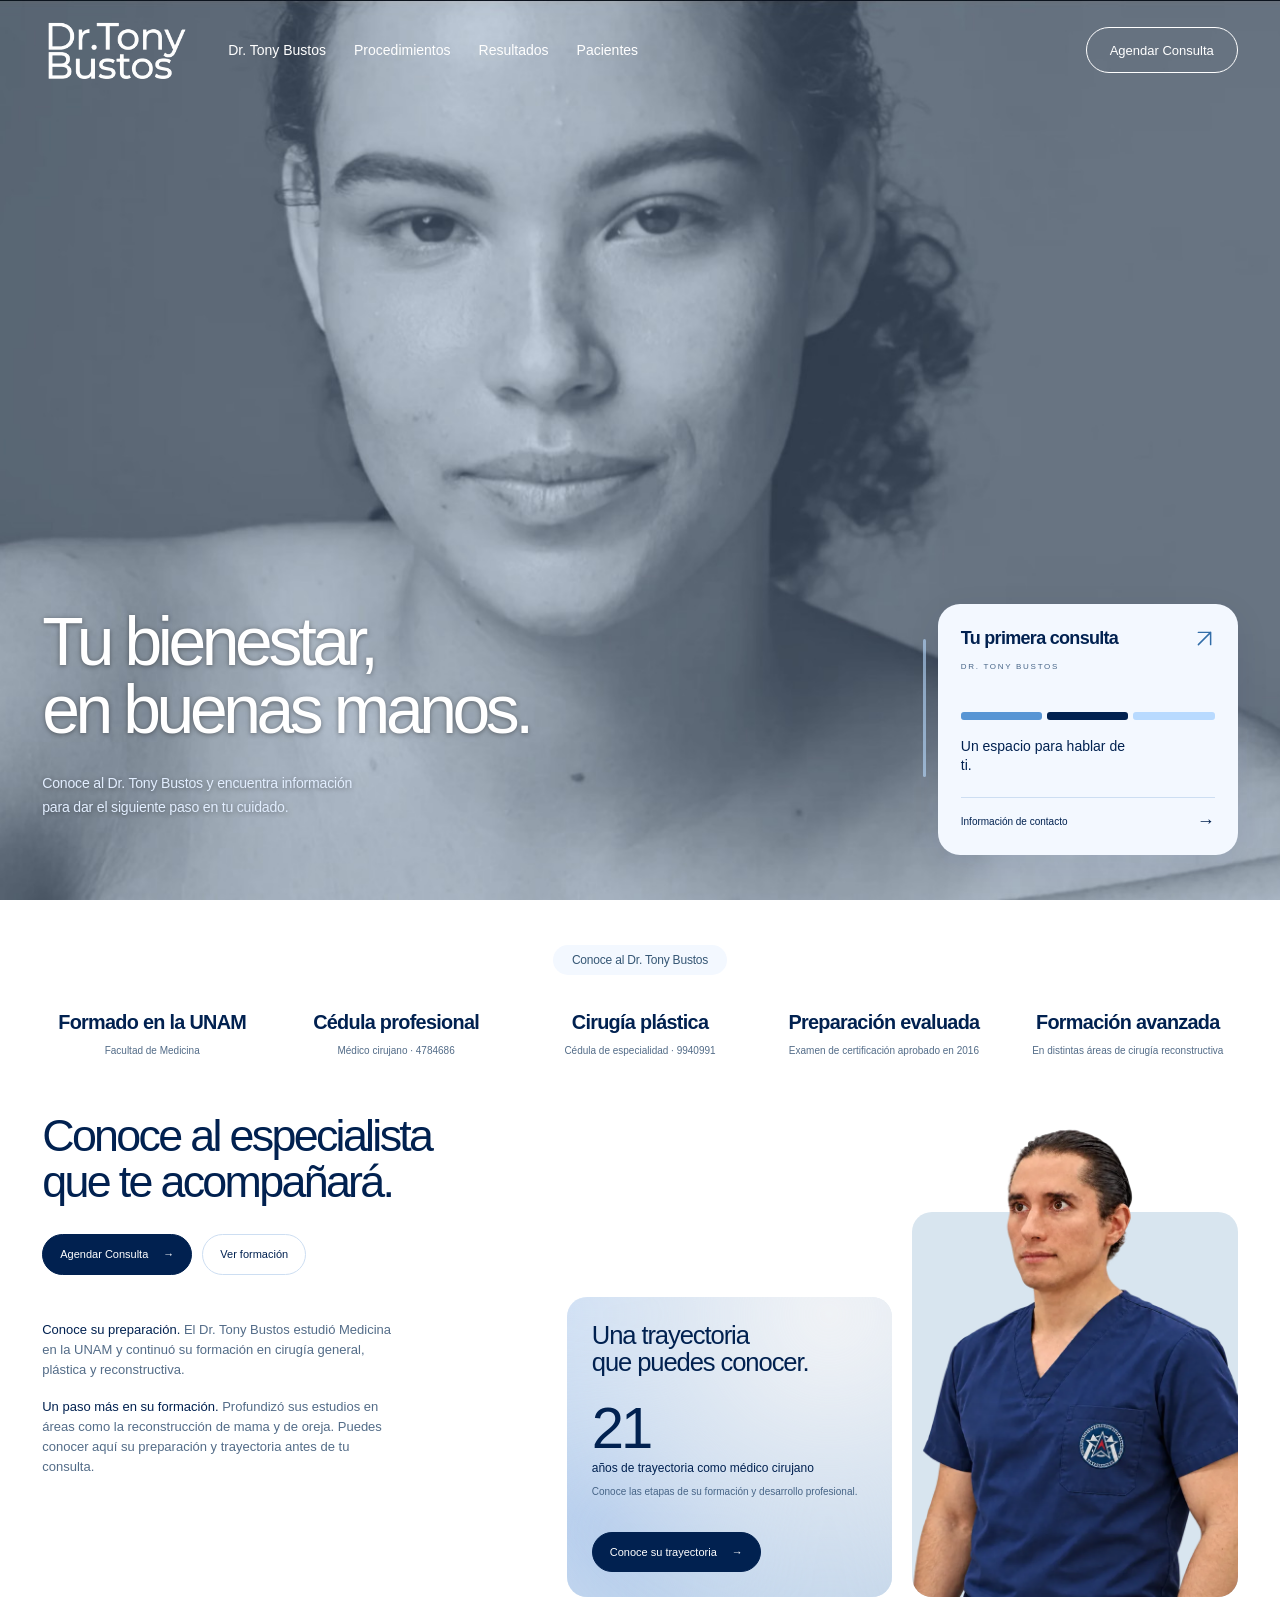
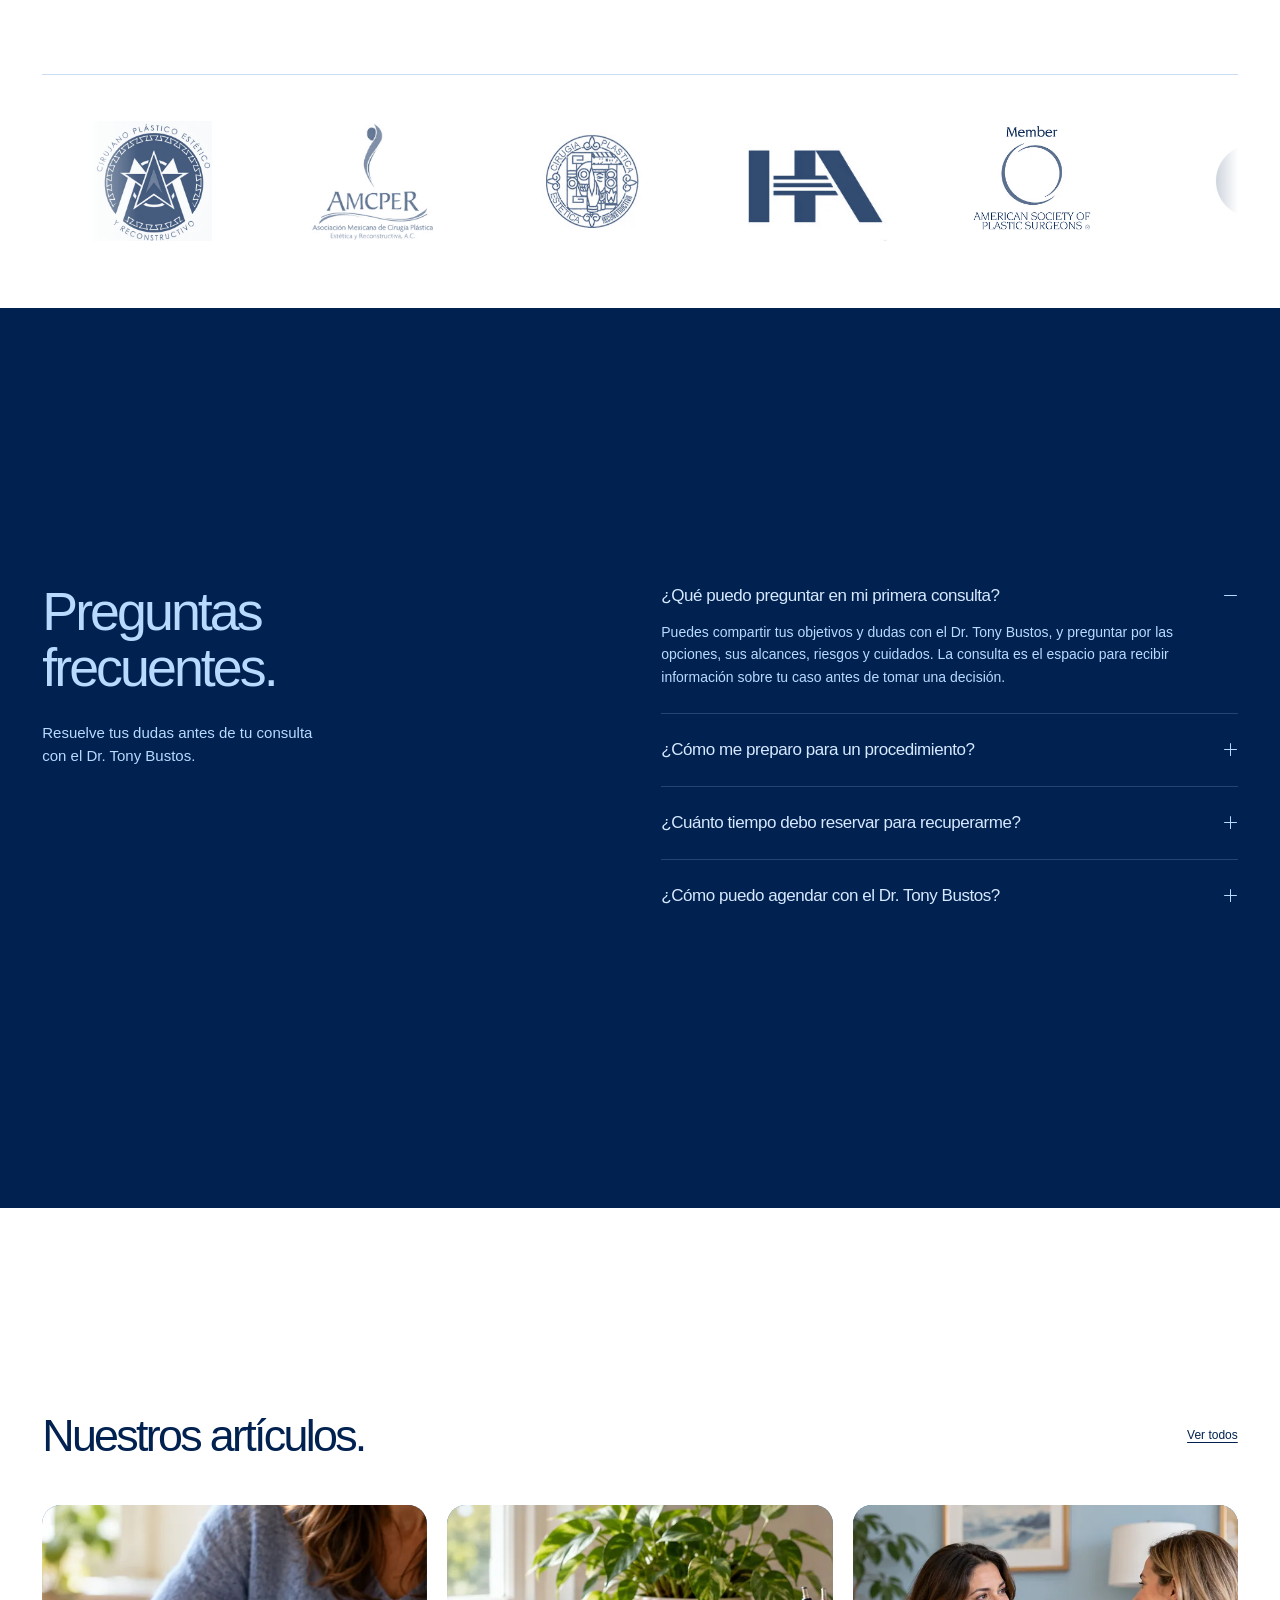
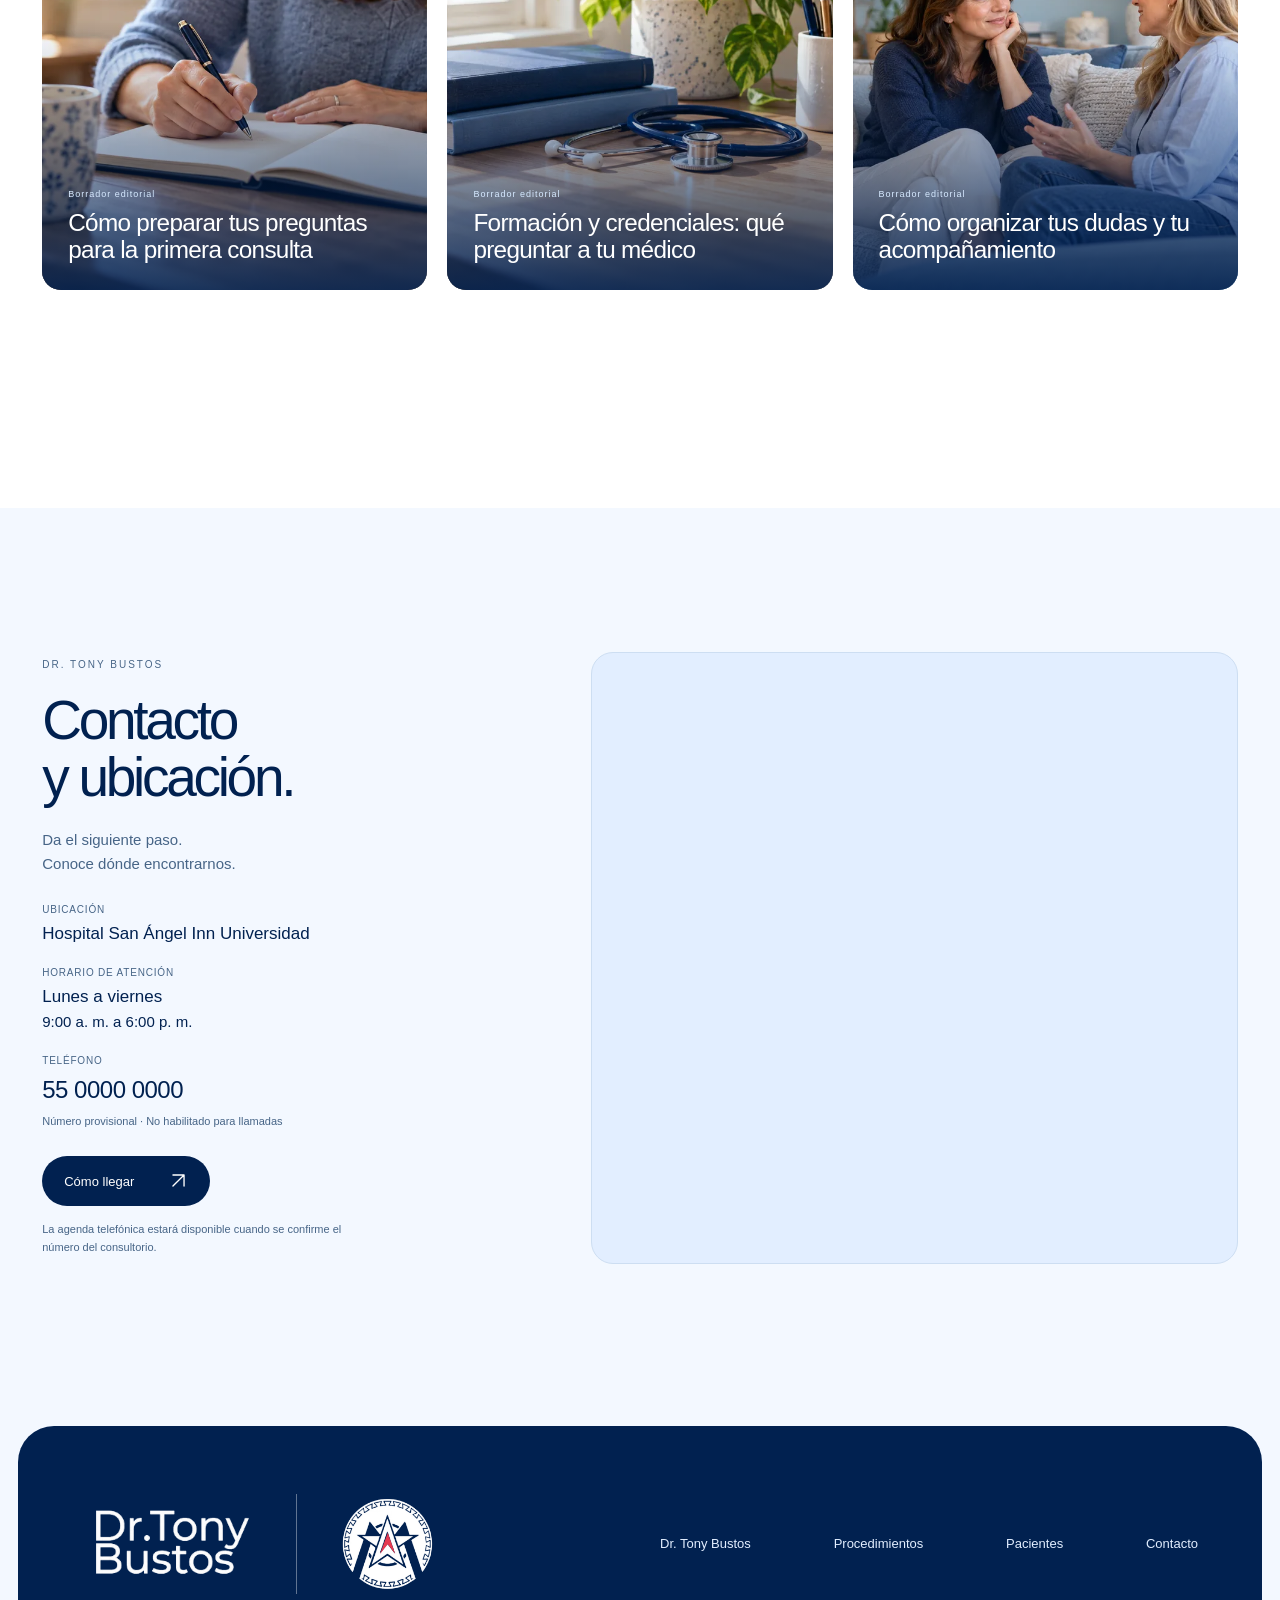
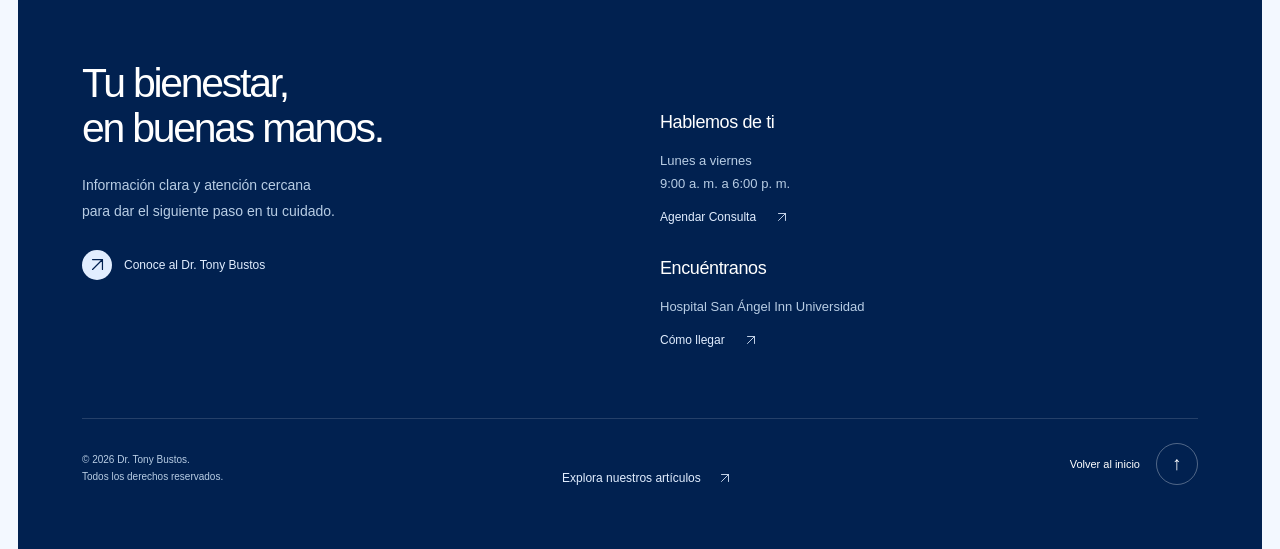
==== commit 98c963be: "Realize 1.0" ====
--- a/index.html
+++ b/index.html
@@ -18,19 +18,19 @@
       <a class="brand" href="#inicio" aria-label="Dr. Tony Bustos, inicio"><img class="brand-logo" src="assets/dr-tony-bustos-logo.webp" alt="Dr. Tony Bustos" width="681" height="313"></a>
       <nav class="nav-pill" aria-label="Navegación principal">
         <a href="#doctor">Dr. Tony Bustos</a>
-        <a href="#procedimientos" data-panel="procedimientos">Procedimientos</a>
-        <a href="#resultados" data-panel="resultados">Resultados</a>
+        <a href="procedimientos.html">Procedimientos</a>
+        <a href="resultados.html">Resultados</a>
         <a href="#pacientes">Pacientes</a>
       </nav>
       <div class="header-actions">
-        <a class="appointment" href="#contacto">Agenda tu consulta</a>
+        <a class="appointment" href="https://wa.me/5215579468246" target="_blank" rel="noopener noreferrer">Agendar Consulta</a>
         <button class="menu-button" type="button" aria-label="Abrir menú" aria-expanded="false" aria-controls="site-menu"><span></span><span></span><span></span></button>
       </div>
       <nav class="site-menu" id="site-menu" aria-label="Todas las secciones" hidden>
         <a href="#inicio">Inicio</a>
         <a href="#doctor">Dr. Tony Bustos <span><svg class="icon-arrow-up-right" viewBox="0 0 24 24" fill="none" stroke="currentColor" stroke-width="1.7" stroke-linecap="round" stroke-linejoin="round" aria-hidden="true" focusable="false"><path d="M5 19 19 5M5 5h14v14"/></svg></span></a>
-        <a href="#procedimientos" data-panel="procedimientos">Procedimientos <span><svg class="icon-arrow-up-right" viewBox="0 0 24 24" fill="none" stroke="currentColor" stroke-width="1.7" stroke-linecap="round" stroke-linejoin="round" aria-hidden="true" focusable="false"><path d="M5 19 19 5M5 5h14v14"/></svg></span></a>
-        <a href="#resultados" data-panel="resultados">Resultados <span><svg class="icon-arrow-up-right" viewBox="0 0 24 24" fill="none" stroke="currentColor" stroke-width="1.7" stroke-linecap="round" stroke-linejoin="round" aria-hidden="true" focusable="false"><path d="M5 19 19 5M5 5h14v14"/></svg></span></a>
+        <a href="procedimientos.html">Procedimientos <span><svg class="icon-arrow-up-right" viewBox="0 0 24 24" fill="none" stroke="currentColor" stroke-width="1.7" stroke-linecap="round" stroke-linejoin="round" aria-hidden="true" focusable="false"><path d="M5 19 19 5M5 5h14v14"/></svg></span></a>
+        <a href="resultados.html">Resultados <span><svg class="icon-arrow-up-right" viewBox="0 0 24 24" fill="none" stroke="currentColor" stroke-width="1.7" stroke-linecap="round" stroke-linejoin="round" aria-hidden="true" focusable="false"><path d="M5 19 19 5M5 5h14v14"/></svg></span></a>
         <a href="#pacientes">Pacientes <span><svg class="icon-arrow-up-right" viewBox="0 0 24 24" fill="none" stroke="currentColor" stroke-width="1.7" stroke-linecap="round" stroke-linejoin="round" aria-hidden="true" focusable="false"><path d="M5 19 19 5M5 5h14v14"/></svg></span></a>
         <a href="#contacto">Contacto <span><svg class="icon-arrow-up-right" viewBox="0 0 24 24" fill="none" stroke="currentColor" stroke-width="1.7" stroke-linecap="round" stroke-linejoin="round" aria-hidden="true" focusable="false"><path d="M5 19 19 5M5 5h14v14"/></svg></span></a>
         <a href="#articulos">Artículos <span><svg class="icon-arrow-up-right" viewBox="0 0 24 24" fill="none" stroke="currentColor" stroke-width="1.7" stroke-linecap="round" stroke-linejoin="round" aria-hidden="true" focusable="false"><path d="M5 19 19 5M5 5h14v14"/></svg></span></a>
@@ -48,10 +48,10 @@
         <h1>Tu bienestar,<br>en buenas manos.</h1>
         <p>Conoce al Dr. Tony Bustos y encuentra información<br class="desktop-break"> para dar el siguiente paso en tu cuidado.</p>
       </div>
-      <a class="consult-card" href="#contacto">
+      <a class="consult-card" href="https://wa.me/5215579468246" target="_blank" rel="noopener noreferrer">
         <div class="card-top"><span>Tu primera consulta</span><span class="arrow" aria-hidden="true"><svg class="icon-arrow-up-right" viewBox="0 0 24 24" fill="none" stroke="currentColor" stroke-width="1.7" stroke-linecap="round" stroke-linejoin="round" aria-hidden="true" focusable="false"><path d="M5 19 19 5M5 5h14v14"/></svg></span></div>
         <span class="card-label">DR. TONY BUSTOS</span>
-        <div class="card-lines" aria-hidden="true"><i></i><i></i><i></i></div>
+        <span class="card-lines" aria-hidden="true"><i></i><i></i><i></i></span>
         <span class="card-text">Un espacio para hablar de ti.</span>
         <span class="card-footer">Información de contacto <span aria-hidden="true">→</span></span>
       </a>
@@ -59,31 +59,31 @@
   </section>
   <section id="doctor" class="credentials" aria-labelledby="credentials-title">
     <div class="credentials-inner">
-      <div class="credentials-intro"><span>Dr. Tony Bustos · Trayectoria profesional</span></div>
-      <ul class="credential-strip" aria-label="Información profesional pendiente de confirmar">
-        <li><span class="credential-name">Formación</span><small>Institución por confirmar</small></li>
-        <li><span class="credential-name">Cédula profesional</span><small>Número por confirmar</small></li>
-        <li><span class="credential-name">Certificaciones</span><small>Documentación pendiente</small></li>
-        <li><span class="credential-name credential-acronym">AMCPER</span><small>Membresía por confirmar</small></li>
-        <li><span class="credential-name credential-acronym">CMCPER</span><small>Certificación por confirmar</small></li>
+      <div class="credentials-intro"><span>Conoce al Dr. Tony Bustos</span></div>
+      <ul class="credential-strip" aria-label="Formación y credenciales profesionales">
+        <li><span class="credential-name">Formado en la UNAM</span><small>Facultad de Medicina</small></li>
+        <li><span class="credential-name">Cédula profesional</span><small>Médico cirujano · 4784686</small></li>
+        <li><span class="credential-name">Cirugía plástica</span><small>Cédula de especialidad · 9940991</small></li>
+        <li><span class="credential-name">Preparación evaluada</span><small>Examen de certificación aprobado en 2016</small></li>
+        <li><span class="credential-name">Formación avanzada</span><small>En distintas áreas de cirugía reconstructiva</small></li>
       </ul>
       <div class="credentials-grid">
         <div class="credentials-copy">
-          <h2 id="credentials-title">Conoce la trayectoria<br>del Dr. Tony Bustos.</h2>
+          <h2 id="credentials-title">Conoce al especialista<br>que te acompañará.</h2>
           <div class="credentials-actions">
-            <a class="credential-button" href="#contacto">Agenda tu consulta <span aria-hidden="true">→</span></a>
-            <a class="credential-button credential-button-outline" href="#doctor" data-panel="doctor">Ver formación</a>
+            <a class="credential-button" href="https://wa.me/5215579468246" target="_blank" rel="noopener noreferrer">Agendar Consulta <span aria-hidden="true">→</span></a>
+            <a class="credential-button credential-button-outline" href="doctor.html">Ver formación</a>
           </div>
           <div class="credentials-description">
-            <p><strong>Formación y experiencia.</strong> Un espacio para conocer la preparación académica y la trayectoria profesional del Dr. Tony Bustos.</p>
-            <p><strong>Credenciales profesionales.</strong> Consulta aquí su cédula, certificaciones e información sobre AMCPER y CMCPER cuando estén confirmadas.</p>
+            <p><strong>Conoce su preparación.</strong> El Dr. Tony Bustos estudió Medicina en la UNAM y continuó su formación en cirugía general, plástica y reconstructiva.</p>
+            <p><strong>Un paso más en su formación.</strong> Profundizó sus estudios en áreas como la reconstrucción de mama y de oreja. Puedes conocer aquí su preparación y trayectoria antes de tu consulta.</p>
           </div>
         </div>
         <article class="kpi-card kpi-experience" aria-labelledby="experience-title">
-          <h3 id="experience-title">Experiencia<br>en la práctica médica.</h3>
-          <div class="kpi-value" aria-label="Años de experiencia pendientes de confirmar">—<span>años de experiencia</span></div>
-          <p class="kpi-note">Cifra pendiente de confirmar.</p>
-          <a class="credential-button" href="#doctor" data-panel="doctor">Conoce su trayectoria <span aria-hidden="true">→</span></a>
+          <h3 id="experience-title">Una trayectoria<br>que puedes conocer.</h3>
+          <div class="kpi-value" id="trajectory-years" aria-label="21 años de trayectoria como médico cirujano">21<span>años de trayectoria como médico cirujano</span></div>
+          <p class="kpi-note">Conoce las etapas de su formación y desarrollo profesional.</p>
+          <a class="credential-button" href="trayectoria.html">Conoce su trayectoria <span aria-hidden="true">→</span></a>
         </article>
         <figure class="kpi-card kpi-certifications doctor-portrait">
           <img src="assets/dr-tony-scrubs-embroidered.webp" alt="Retrato del Dr. Tony Bustos con pijama quirúrgica azul marino" width="1122" height="1402" loading="lazy" decoding="async">
@@ -165,23 +165,23 @@
     <div class="articles-inner">
       <div class="articles-heading">
         <h2 id="articles-title">Nuestros artículos.</h2>
-        <a class="articles-all" href="#articulos" data-panel="articulos">Ver todos</a>
+        <a class="articles-all" href="articulos.html">Ver todos</a>
       </div>
       <div class="articles-grid">
         <article class="article-card">
-          <a href="#articulo-consulta" data-panel="articulo-consulta" aria-labelledby="article-consulta-title">
+          <a href="articulo-consulta.html" aria-labelledby="article-consulta-title">
             <img class="article-photo article-photo-consulta" src="assets/article-1.webp" alt="" width="640" height="640" loading="lazy" decoding="async">
             <div class="article-caption"><span class="article-status">Borrador editorial</span><h3 id="article-consulta-title">Cómo preparar tus preguntas para la primera consulta</h3></div>
           </a>
         </article>
         <article class="article-card">
-          <a href="#articulo-credenciales" data-panel="articulo-credenciales" aria-labelledby="article-credenciales-title">
+          <a href="articulo-credenciales.html" aria-labelledby="article-credenciales-title">
             <img class="article-photo article-photo-credenciales" src="assets/article-2.webp" alt="" width="640" height="640" loading="lazy" decoding="async">
             <div class="article-caption"><span class="article-status">Borrador editorial</span><h3 id="article-credenciales-title">Formación y credenciales: qué preguntar a tu médico</h3></div>
           </a>
         </article>
         <article class="article-card">
-          <a href="#articulo-acompanamiento" data-panel="articulo-acompanamiento" aria-labelledby="article-acompanamiento-title">
+          <a href="articulo-acompanamiento.html" aria-labelledby="article-acompanamiento-title">
             <img class="article-photo article-photo-acompanamiento" src="assets/article-3.webp" alt="" width="640" height="640" loading="lazy" decoding="async">
             <div class="article-caption"><span class="article-status">Borrador editorial</span><h3 id="article-acompanamiento-title">Cómo organizar tus dudas y tu acompañamiento</h3></div>
           </a>
@@ -221,8 +221,8 @@
           </span>
         </a>
         <nav class="footer-nav" aria-label="Navegación del pie de página">
-          <a href="#doctor">El doctor</a>
-          <a href="#procedimientos" data-panel="procedimientos">Procedimientos</a>
+          <a href="#doctor">Dr. Tony Bustos</a>
+          <a href="procedimientos.html">Procedimientos</a>
           <a href="#pacientes">Pacientes</a>
           <a href="#contacto">Contacto</a>
         </nav>
@@ -237,7 +237,7 @@
           <div>
             <h2>Hablemos de ti</h2>
             <p>Lunes a viernes<br>9:00 a. m. a 6:00 p. m.</p>
-            <a class="footer-text-link" href="#contacto">Información de contacto <span aria-hidden="true"><svg class="icon-arrow-up-right" viewBox="0 0 24 24" fill="none" stroke="currentColor" stroke-width="1.7" stroke-linecap="round" stroke-linejoin="round" aria-hidden="true" focusable="false"><path d="M5 19 19 5M5 5h14v14"/></svg></span></a>
+            <a class="footer-text-link" href="https://wa.me/5215579468246" target="_blank" rel="noopener noreferrer">Agendar Consulta <span aria-hidden="true"><svg class="icon-arrow-up-right" viewBox="0 0 24 24" fill="none" stroke="currentColor" stroke-width="1.7" stroke-linecap="round" stroke-linejoin="round" aria-hidden="true" focusable="false"><path d="M5 19 19 5M5 5h14v14"/></svg></span></a>
           </div>
           <div>
             <h2>Encuéntranos</h2>
@@ -253,11 +253,5 @@
       </div>
     </div>
   </footer>
-  <dialog id="detail-dialog" aria-labelledby="dialog-title">
-    <button class="close-dialog" type="button" aria-label="Cerrar">×</button>
-    <p class="eyebrow">DR. TONY BUSTOS</p>
-    <h2 id="dialog-title"></h2>
-    <div id="dialog-content"></div>
-  </dialog>
 </body>
 </html>
--- a/styles.css
+++ b/styles.css
@@ -321,3 +321,106 @@
 
 /* Vector arrows never depend on emoji fonts. */
 .icon-arrow-up-right{display:inline-block;width:1em;height:1em;vertical-align:-.12em;flex-shrink:0}
+
+/* Light blue lava effect: soft fields move beneath the card content. */
+.consult-card{
+  isolation:isolate;
+  overflow:hidden;
+  background:#c9eaff;
+  color:#012150;
+  box-shadow:inset 0 0 0 1px #ffffff80,0 14px 38px #001a4130;
+}
+.hero .consult-card::before,.hero .consult-card::after{
+  content:"";
+  display:block;
+  position:absolute;
+  inset:-35%;
+  width:auto;
+  height:auto;
+  border-radius:45%;
+  z-index:-1;
+  pointer-events:none;
+}
+.hero .consult-card::before{
+  background:radial-gradient(ellipse at 30% 35%,#568ceba6 0%,#568ceb66 25%,transparent 56%);
+  animation:consult-lava-one 7s ease-in-out infinite alternate;
+}
+.hero .consult-card::after{
+  background:radial-gradient(ellipse at 65% 65%,#eef0f3d9 0%,#eef0f380 26%,transparent 57%);
+  animation:consult-lava-two 9s ease-in-out infinite alternate;
+}
+@keyframes consult-lava-one{
+  0%{transform:translate(-18%,-14%) rotate(-22deg) scale(.85,1.15)}
+  50%{transform:translate(20%,8%) rotate(35deg) scale(1.22,.88)}
+  100%{transform:translate(-8%,20%) rotate(75deg) scale(.98,1.24)}
+}
+@keyframes consult-lava-two{
+  0%{transform:translate(18%,16%) rotate(20deg) scale(1.18,.88)}
+  50%{transform:translate(-20%,-10%) rotate(-40deg) scale(.87,1.22)}
+  100%{transform:translate(12%,-20%) rotate(-80deg) scale(1.25,.95)}
+}
+.consult-card .arrow,.consult-card .card-label,.consult-card .card-text,.consult-card .card-footer{color:#012150}
+.consult-card .card-footer{border-top-color:#01215030}
+.consult-card .card-lines i{background:#4f93cf}
+.consult-card .card-lines i:nth-child(2){background:#255e98}
+.consult-card .card-lines i:nth-child(3){background:#78b2de}
+@media(prefers-reduced-motion:reduce){
+  .hero .consult-card::before,.hero .consult-card::after{animation:none}
+}
+/* Minimal consultation card with broad, softly blended color waves. */
+.hero .consult-card{display:flex;flex-direction:column;gap:20px;background:#dce9f6;box-shadow:0 14px 38px #001a4126}
+.consult-card .card-top{align-items:flex-start;gap:18px}
+.consult-card .card-text{max-width:190px;line-height:1.6;margin-top:6px}
+.consult-card .card-footer{margin-top:auto;padding-top:20px;border-top:0}
+.hero .consult-card::before{
+  background:radial-gradient(ellipse at 25% 25%,#568cebc2 0%,#91b7ed99 28%,transparent 62%),radial-gradient(ellipse at 80% 75%,#82b9edb3 0%,transparent 57%);
+  border-radius:44% 56% 64% 36%;
+  filter:blur(14px);
+}
+.hero .consult-card::after{
+  background:radial-gradient(ellipse at 70% 65%,#eef0f3 0%,#eef0f3d9 32%,transparent 64%);
+  border-radius:61% 39% 42% 58%;
+  filter:blur(12px);
+}
+@media(max-width:600px){.hero .consult-card{gap:14px}.consult-card .card-text{max-width:none;margin-top:0}.consult-card .card-footer{padding-top:8px}}
+
+/* Compact consultation card with a separated contact footer. */
+.hero .consult-card{flex:0 0 238px;width:238px;min-height:166px;padding:17px 20px;gap:12px;border-radius:22px;box-shadow:0 10px 30px #01215012}
+.consult-card .card-top{font-size:16px;font-weight:700;letter-spacing:-.5px;gap:12px;align-items:center;line-height:1.3}
+.consult-card .card-top .arrow{display:flex;flex:0 0 20px;align-items:center;justify-content:center}
+.consult-card .card-text{font-size:13px;margin-top:0}
+.hero .consult-card .card-footer{border-top:1px solid #01215030;padding-top:12px;margin-top:auto;font-size:10px}
+@media(max-width:600px){.hero .consult-card{flex:0 0 auto;width:min(100%,300px);min-height:166px;padding:17px 20px;gap:12px;align-self:flex-end}.hero .consult-card .card-footer{margin-top:auto}}
+
+/* Reference palette applied only to the existing card background. */
+.hero .consult-card{
+  background:linear-gradient(145deg,#d3e3f8 0%,#e4ebf3 48%,#ccdded 100%);
+}
+.hero .consult-card::before{
+  background:radial-gradient(ellipse at 27% 65%,#86afe780 0%,#a7c6ec66 26%,transparent 62%),radial-gradient(ellipse at 78% 85%,#b8cbe266 0%,transparent 57%);
+}
+.hero .consult-card::after{
+  background:radial-gradient(ellipse at 68% 24%,#f1f3f6f2 0%,#e1e9f2b3 30%,transparent 63%);
+}
+
+/* Trajectory card shares the hero card's blue-gray lava animation. */
+.kpi-experience{position:relative;isolation:isolate;background:linear-gradient(145deg,#d3e3f8 0%,#e4ebf3 48%,#ccdded 100%)}
+.kpi-experience::before,.kpi-experience::after{content:'';position:absolute;inset:-35%;z-index:-1;pointer-events:none}
+.kpi-experience::before{border-radius:44% 56% 64% 36%;filter:blur(14px);background:radial-gradient(ellipse at 27% 65%,#86afe780 0%,#a7c6ec66 26%,transparent 62%),radial-gradient(ellipse at 78% 85%,#b8cbe266 0%,transparent 57%);animation:consult-lava-one 7s ease-in-out infinite alternate}
+.kpi-experience::after{border-radius:61% 39% 42% 58%;filter:blur(12px);background:radial-gradient(ellipse at 68% 24%,#f1f3f6f2 0%,#e1e9f2b3 30%,transparent 63%);animation:consult-lava-two 9s ease-in-out infinite alternate}
+@media(prefers-reduced-motion:reduce){.kpi-experience::before,.kpi-experience::after{animation:none}}
+
+/* Main consultation card: spacious reference layout with three brand bars. */
+.hero .consult-card{flex:0 0 300px;width:300px;min-height:0;padding:23px;border-radius:22px;gap:0;background:#f3f8ff;overflow:visible;box-shadow:0 10px 36px #01215012}
+.hero .consult-card::before{content:'';display:block;position:absolute;inset:35px auto auto -15px;width:3px;height:55%;border-radius:4px;background:#b8daff99;animation:none;filter:none;transform:none;z-index:-1}
+.hero .consult-card::after{display:none;animation:none}
+.hero .consult-card .card-top{font-size:18px;font-weight:700;letter-spacing:-.7px;align-items:center}
+.hero .consult-card .arrow{color:#326da8}
+.hero .consult-card .card-label{font-size:8px;letter-spacing:1.7px;margin-top:10px;color:#476587;line-height:1.4}
+.hero .consult-card .card-lines{display:flex;gap:5px;margin:40px 0 17px}
+.hero .consult-card .card-lines i{display:block;height:8px;flex:1;border-radius:3px;background:#5795d4}
+.hero .consult-card .card-lines i:nth-child(2){background:#012150}
+.hero .consult-card .card-lines i:nth-child(3){background:#b8daff}
+.hero .consult-card .card-text{font-size:14px;line-height:1.4;max-width:170px;margin:0}
+.hero .consult-card .card-footer{width:100%;border-top:1px solid #cddef2;margin-top:21px;padding-top:13px;font-size:10px}
+@media(max-width:600px){.hero .consult-card{flex:0 0 auto;width:min(100%,300px);min-height:0;padding:23px;align-self:flex-end}}
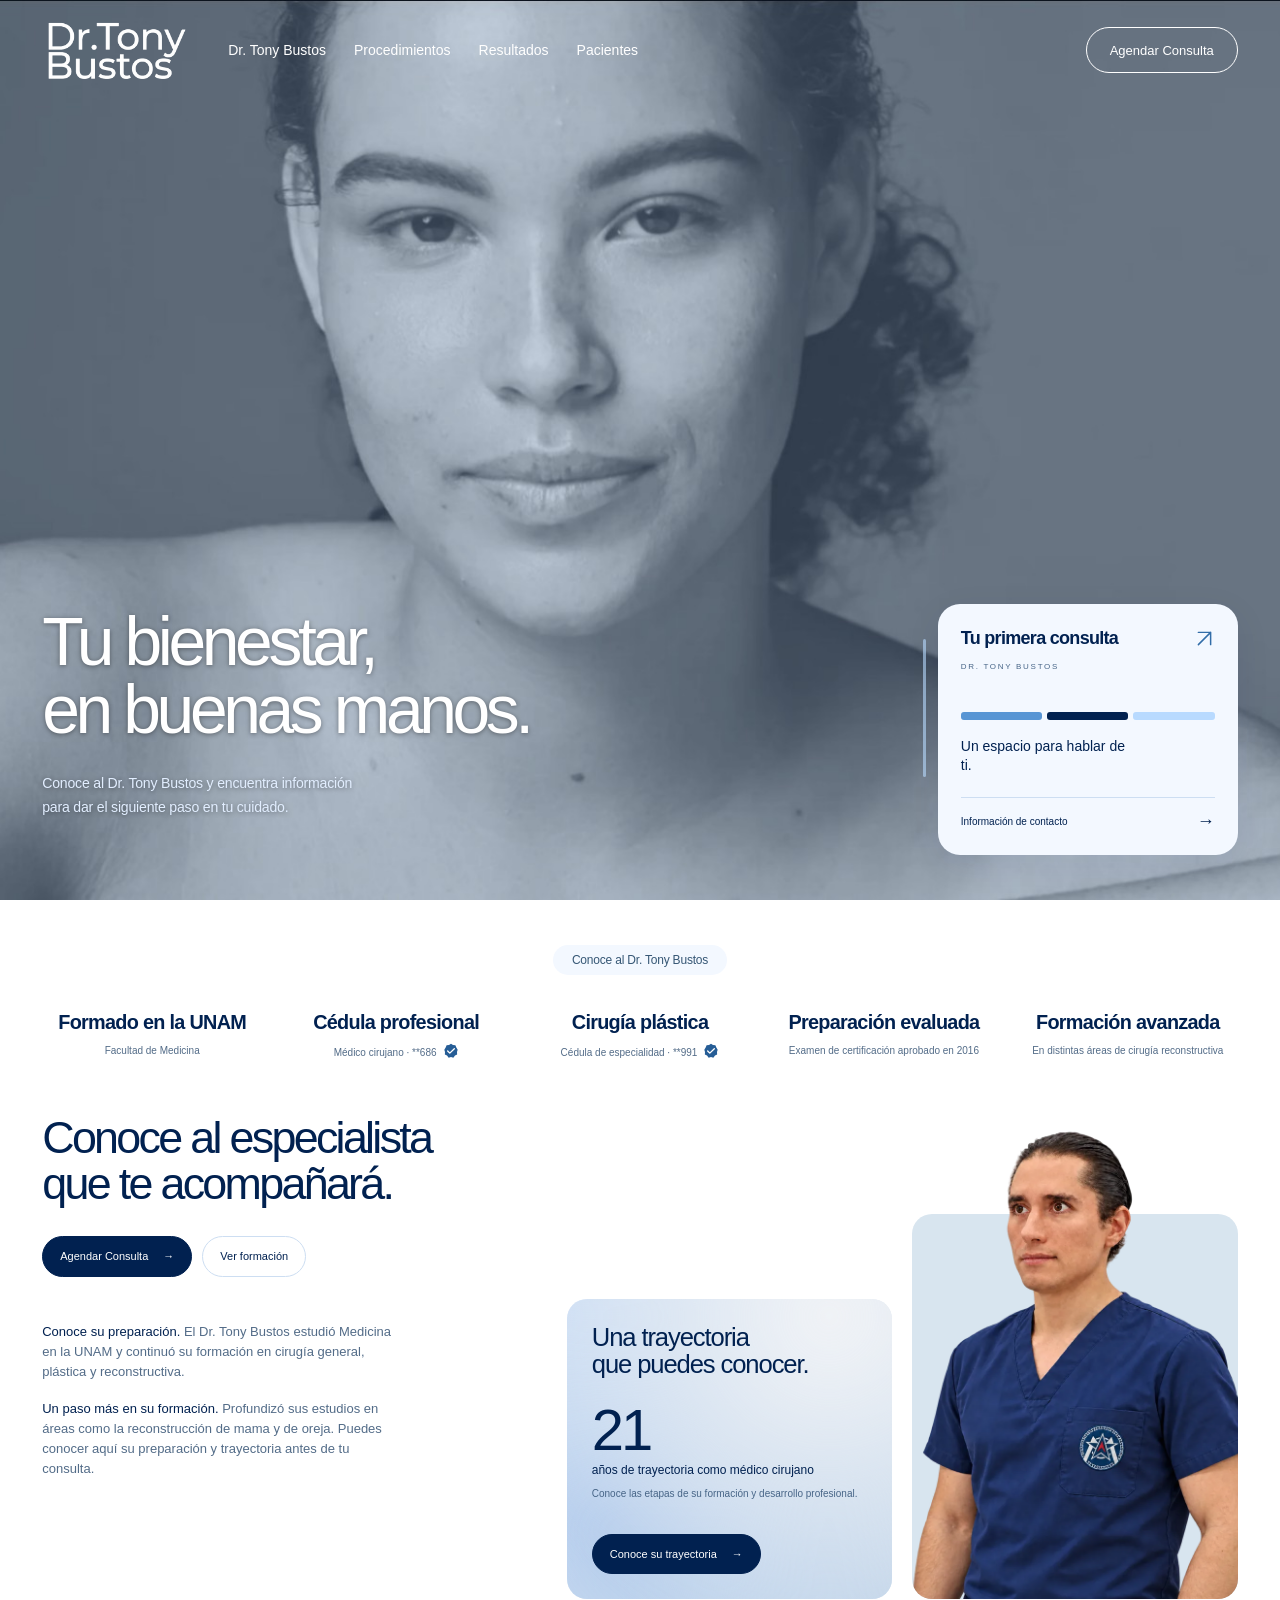
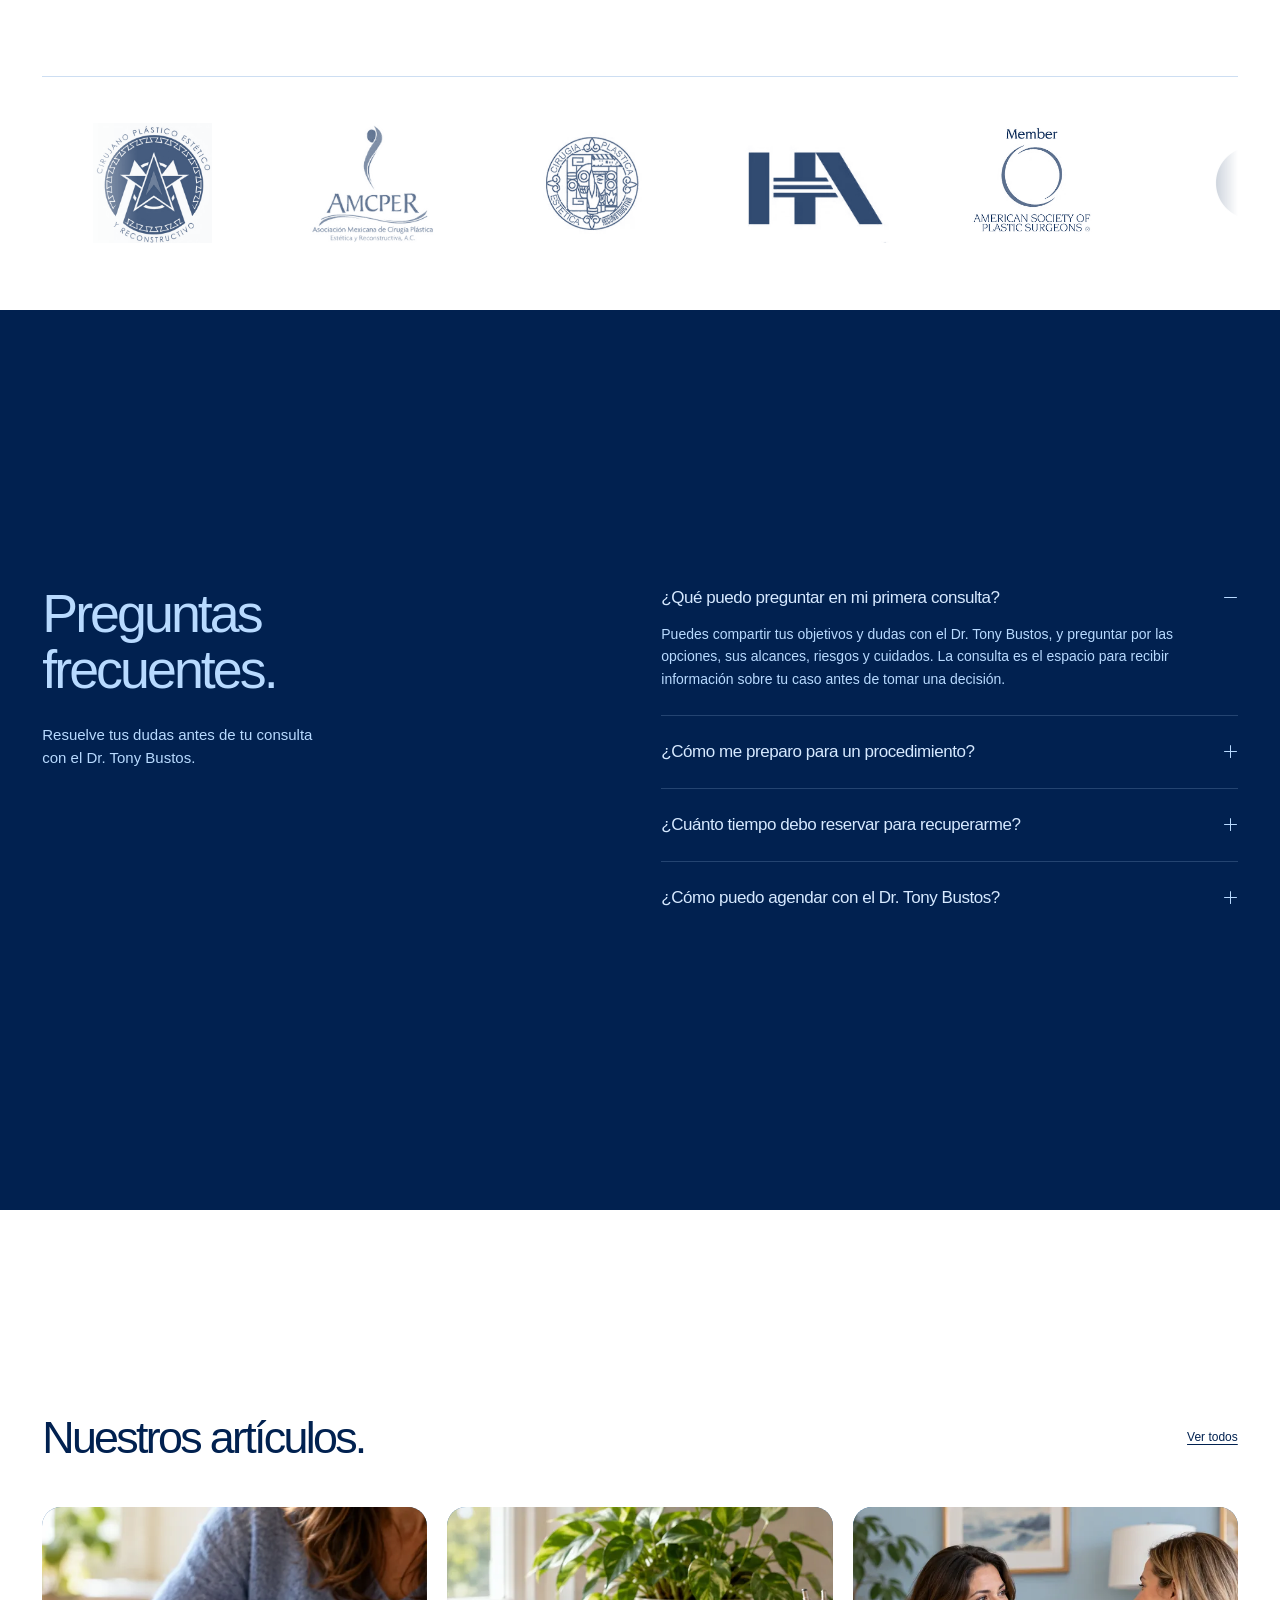
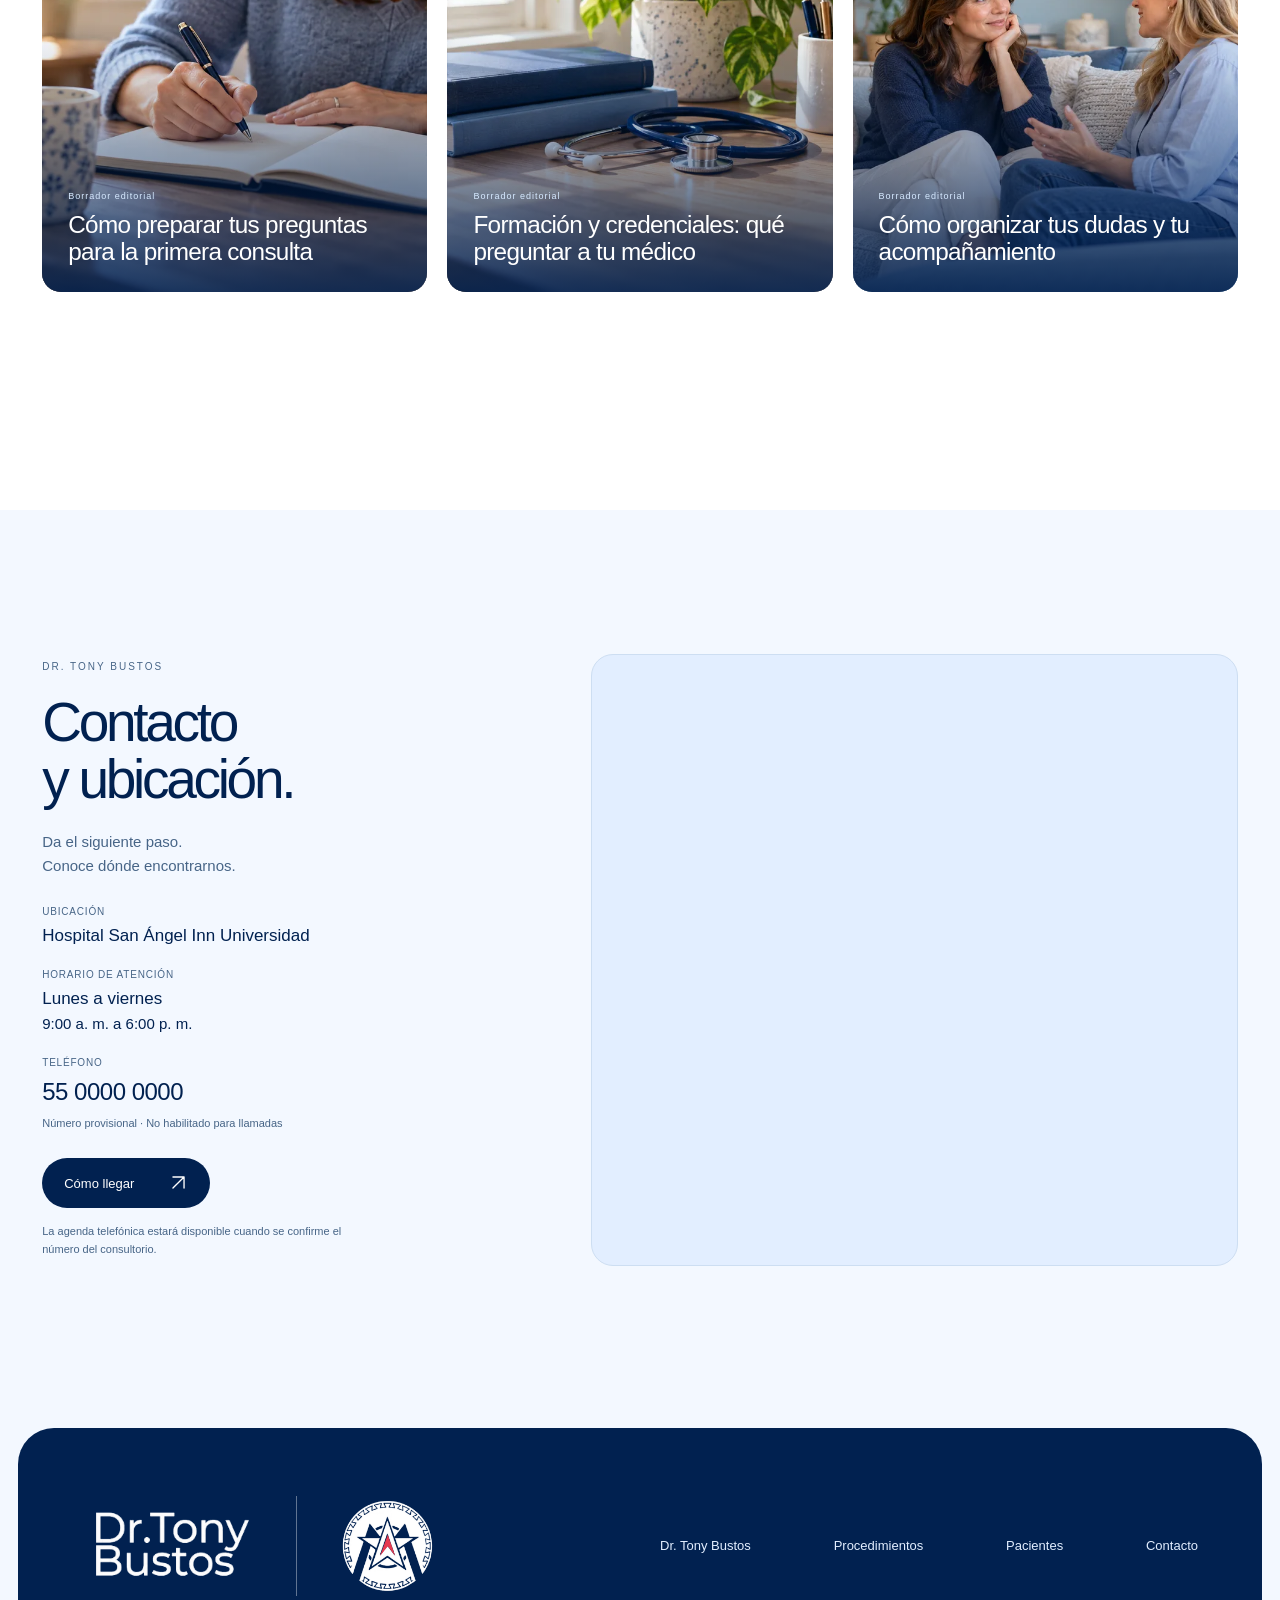
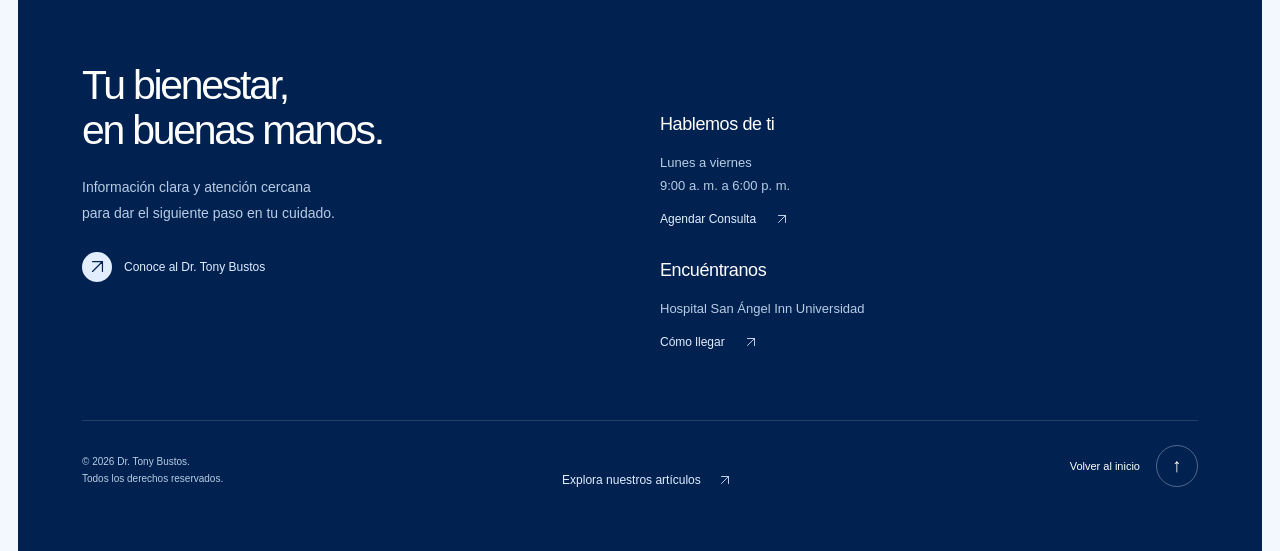
==== commit 0ff79ecd: "Fix - Mask Credentials" ====
--- a/index.html
+++ b/index.html
@@ -62,8 +62,8 @@
       <div class="credentials-intro"><span>Conoce al Dr. Tony Bustos</span></div>
       <ul class="credential-strip" aria-label="Formación y credenciales profesionales">
         <li><span class="credential-name">Formado en la UNAM</span><small>Facultad de Medicina</small></li>
-        <li><span class="credential-name">Cédula profesional</span><small>Médico cirujano · 4784686</small></li>
-        <li><span class="credential-name">Cirugía plástica</span><small>Cédula de especialidad · 9940991</small></li>
+        <li><span class="credential-name">Cédula profesional</span><small>Médico cirujano · **686<img class="credential-verified" src="assets/credential-verified.svg" alt="Verificado" width="16" height="16"></small></li>
+        <li><span class="credential-name">Cirugía plástica</span><small>Cédula de especialidad · **991<img class="credential-verified" src="assets/credential-verified.svg" alt="Verificado" width="16" height="16"></small></li>
         <li><span class="credential-name">Preparación evaluada</span><small>Examen de certificación aprobado en 2016</small></li>
         <li><span class="credential-name">Formación avanzada</span><small>En distintas áreas de cirugía reconstructiva</small></li>
       </ul>
--- a/styles.css
+++ b/styles.css
@@ -322,6 +322,7 @@
 /* Vector arrows never depend on emoji fonts. */
 .icon-arrow-up-right{display:inline-block;width:1em;height:1em;vertical-align:-.12em;flex-shrink:0}
 
+.credential-verified{display:inline-block;width:16px;height:16px;margin-left:6px;vertical-align:-3px;object-fit:contain;flex-shrink:0}
 /* Light blue lava effect: soft fields move beneath the card content. */
 .consult-card{
   isolation:isolate;
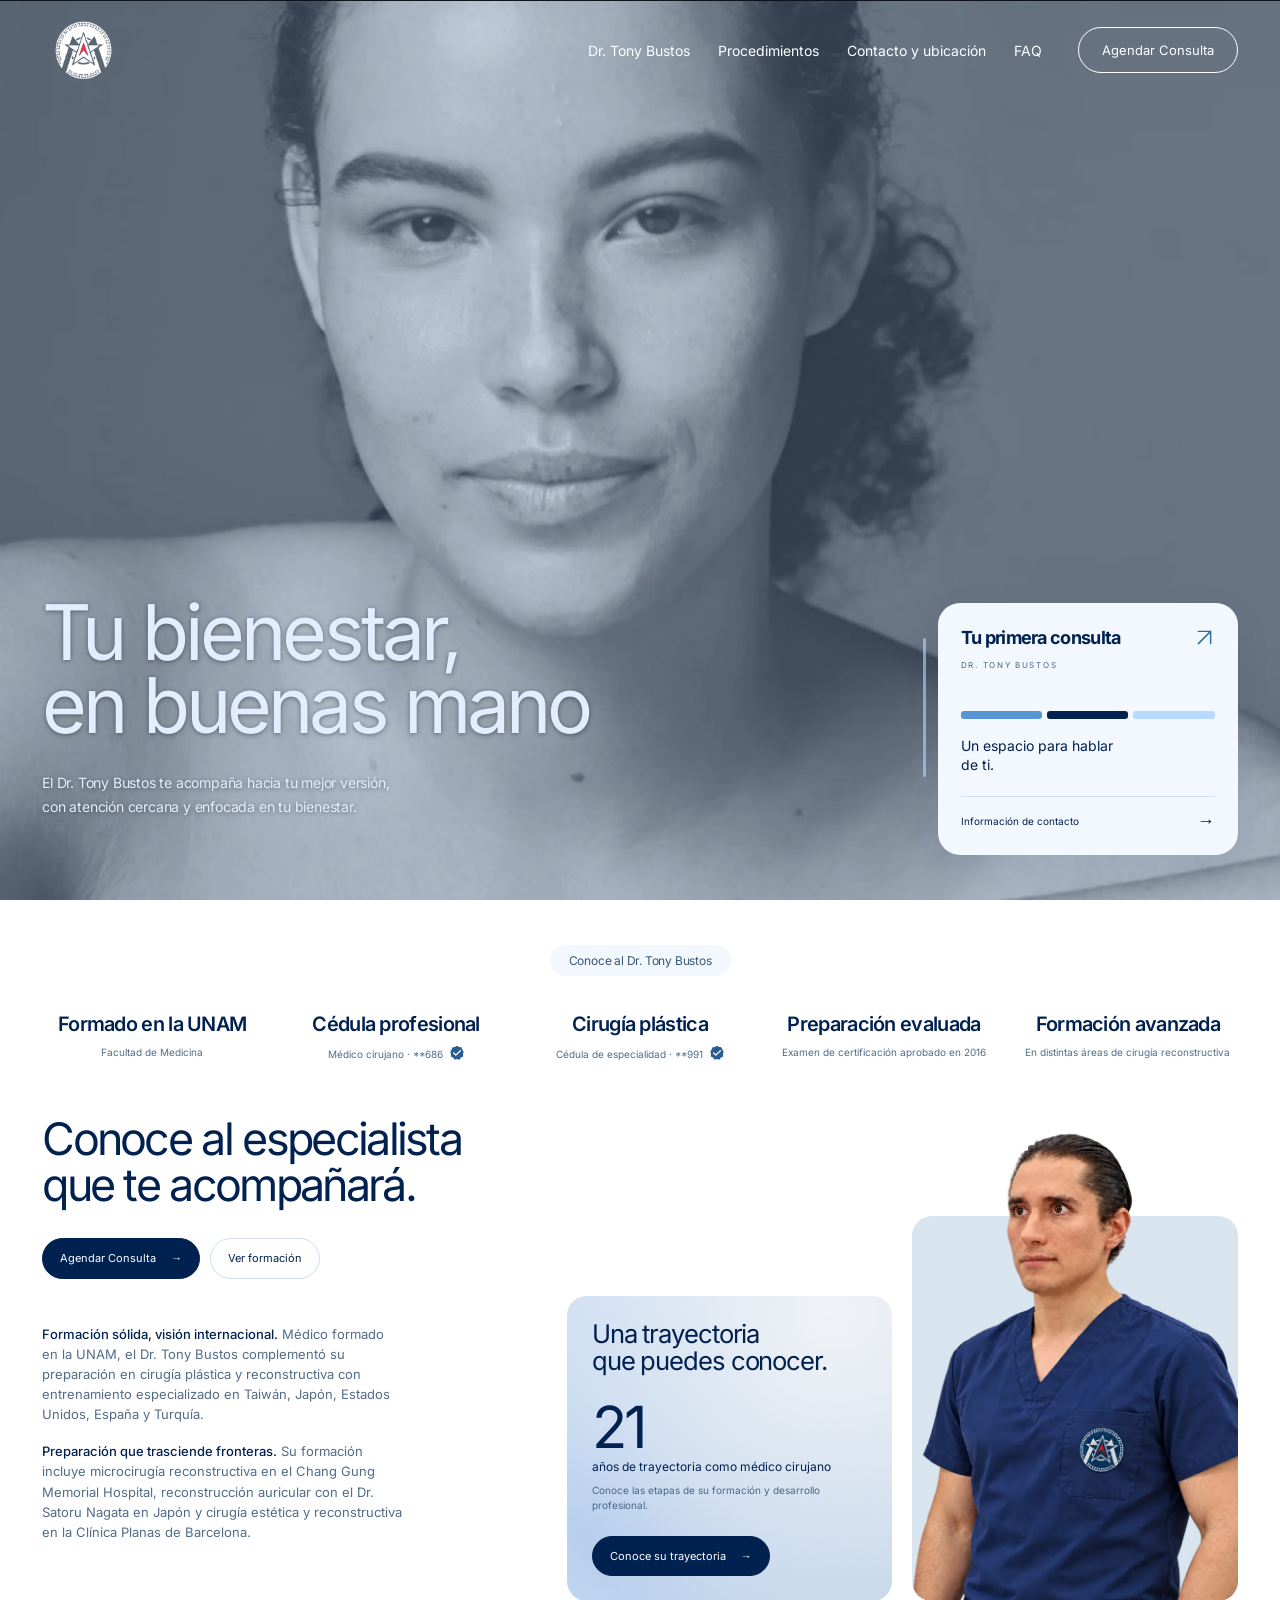
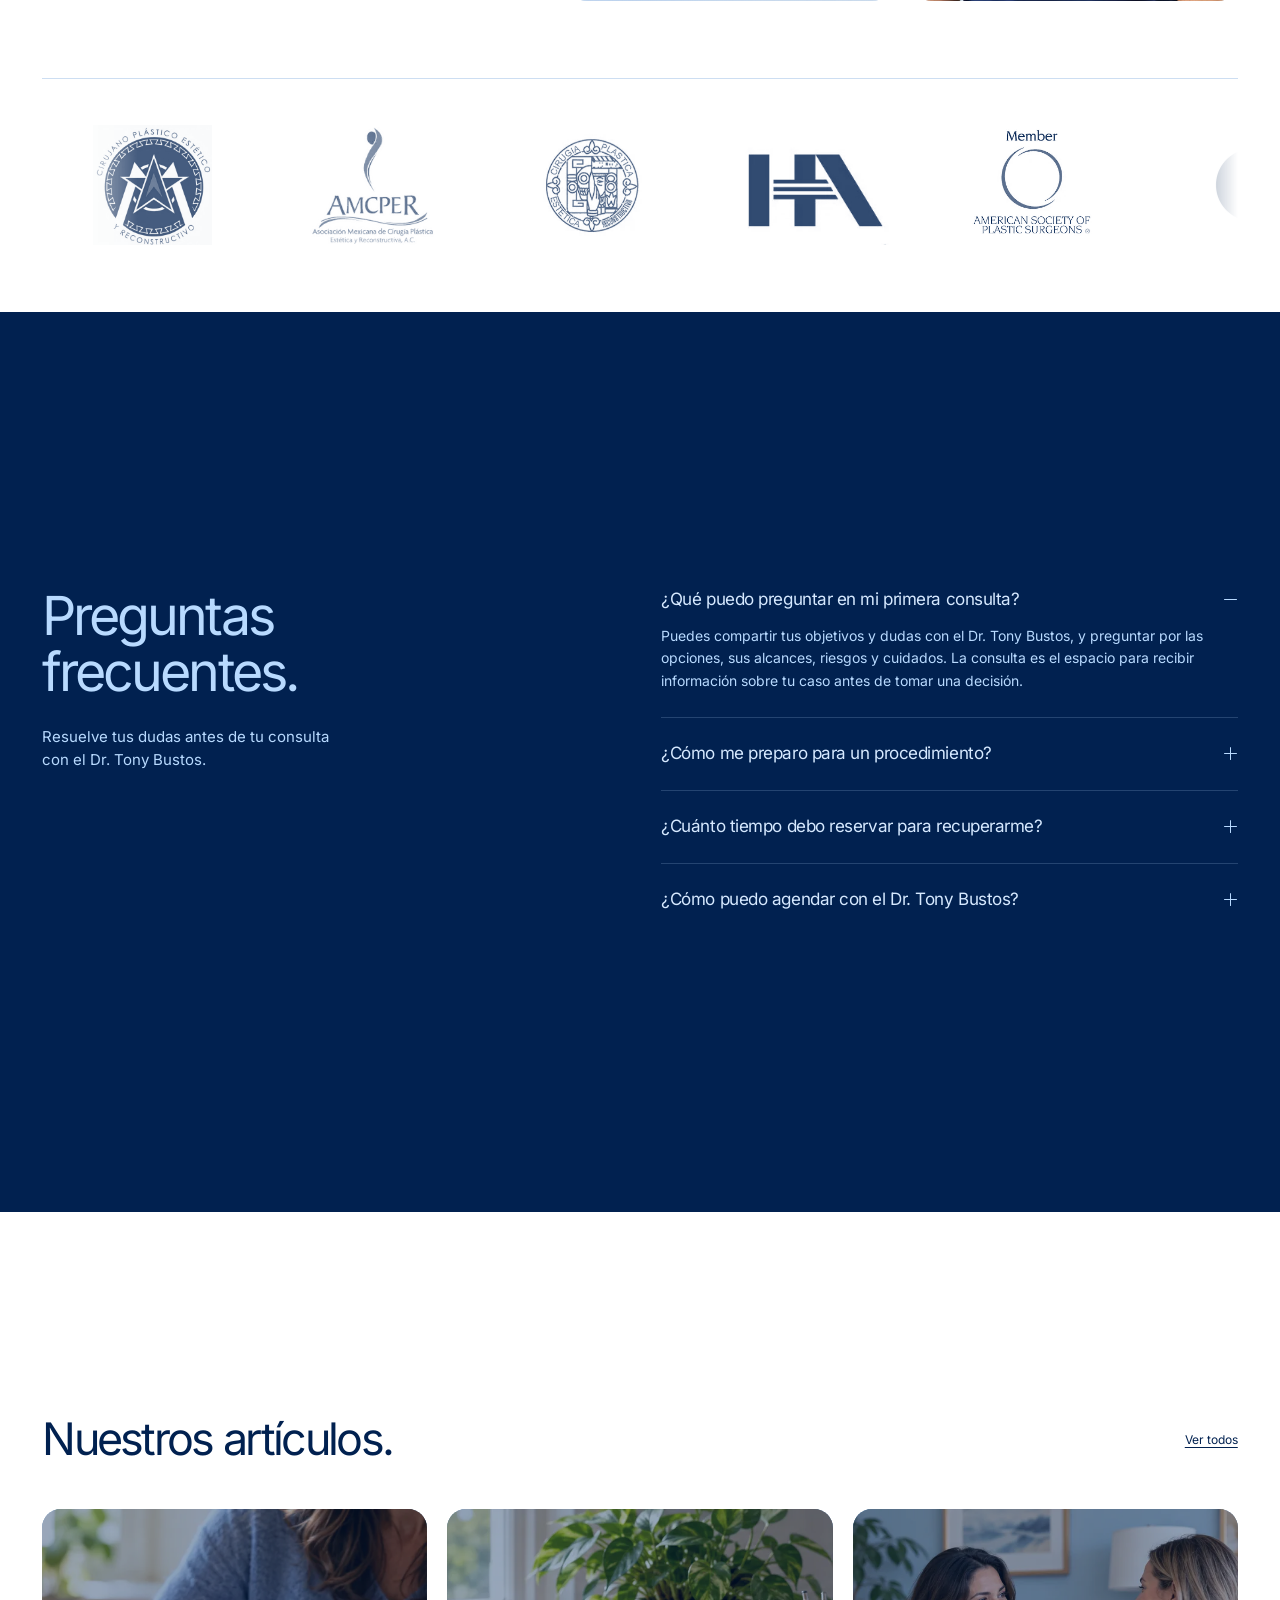
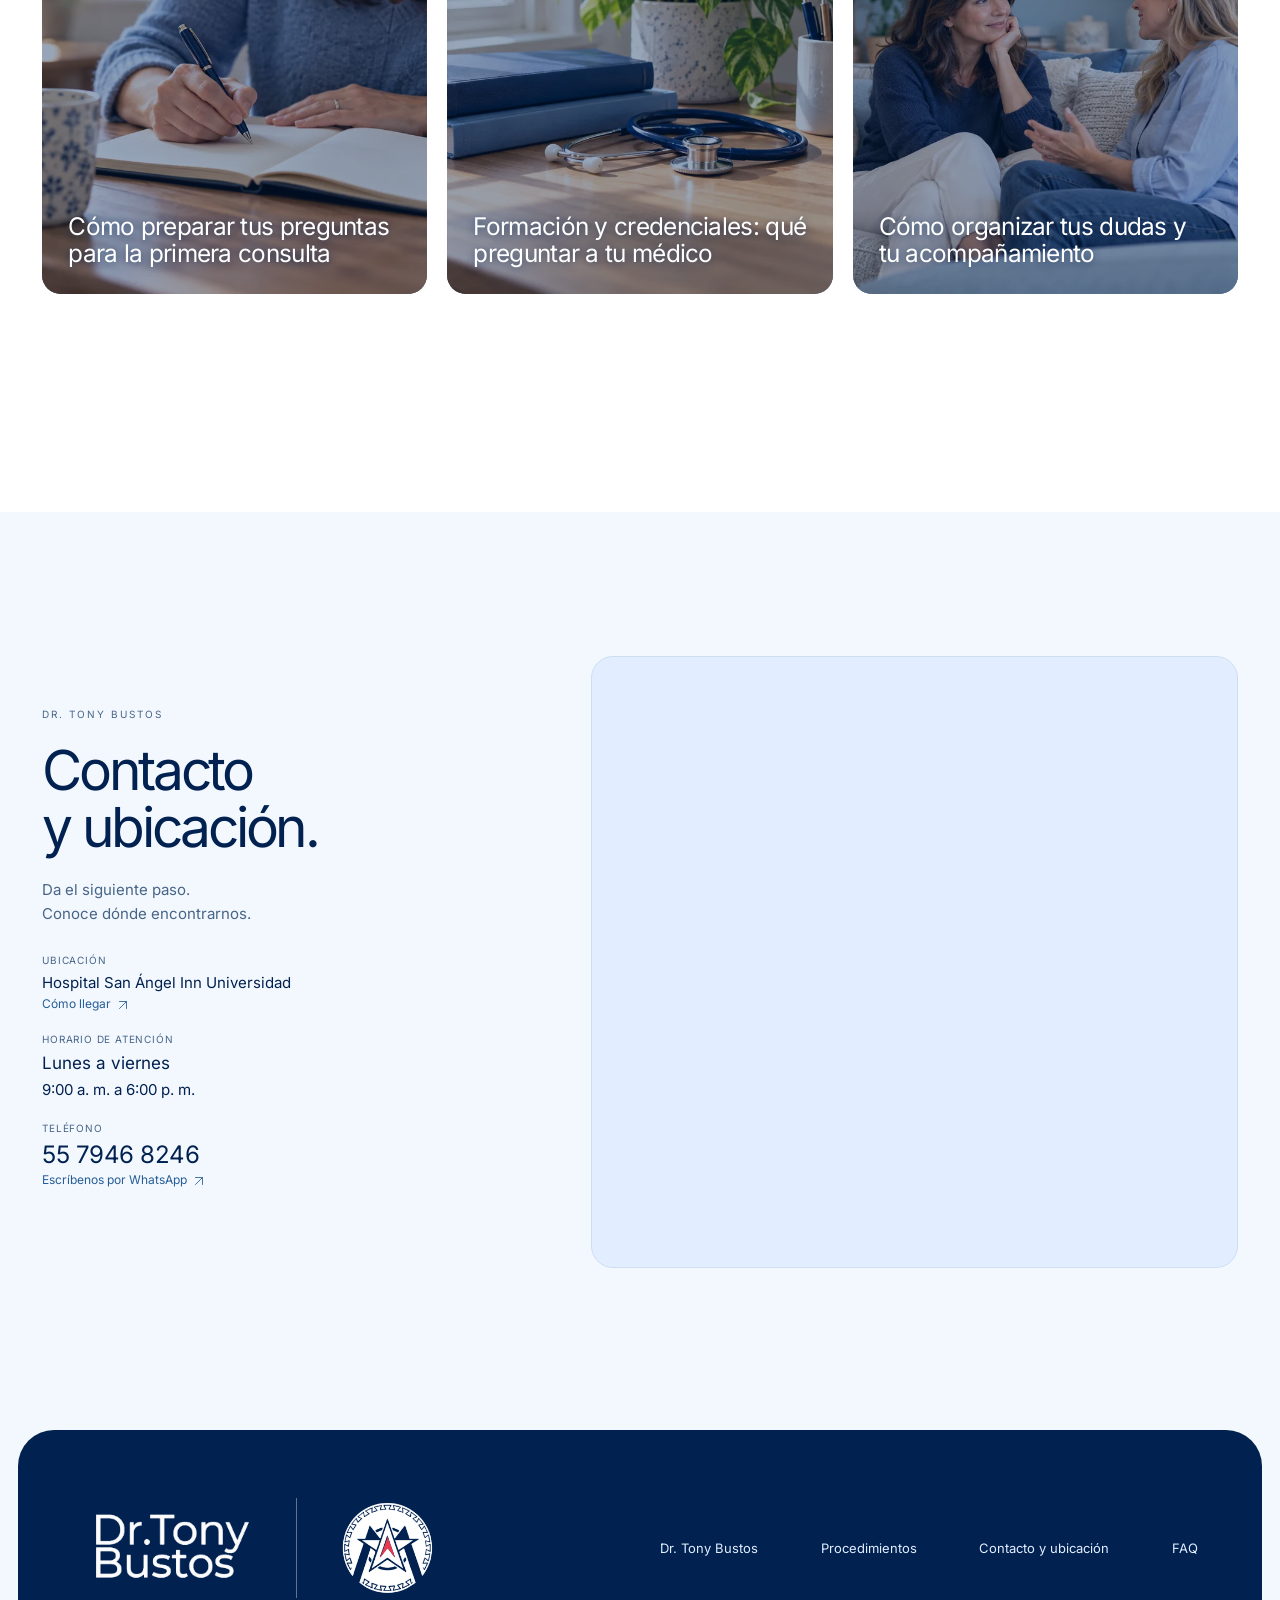
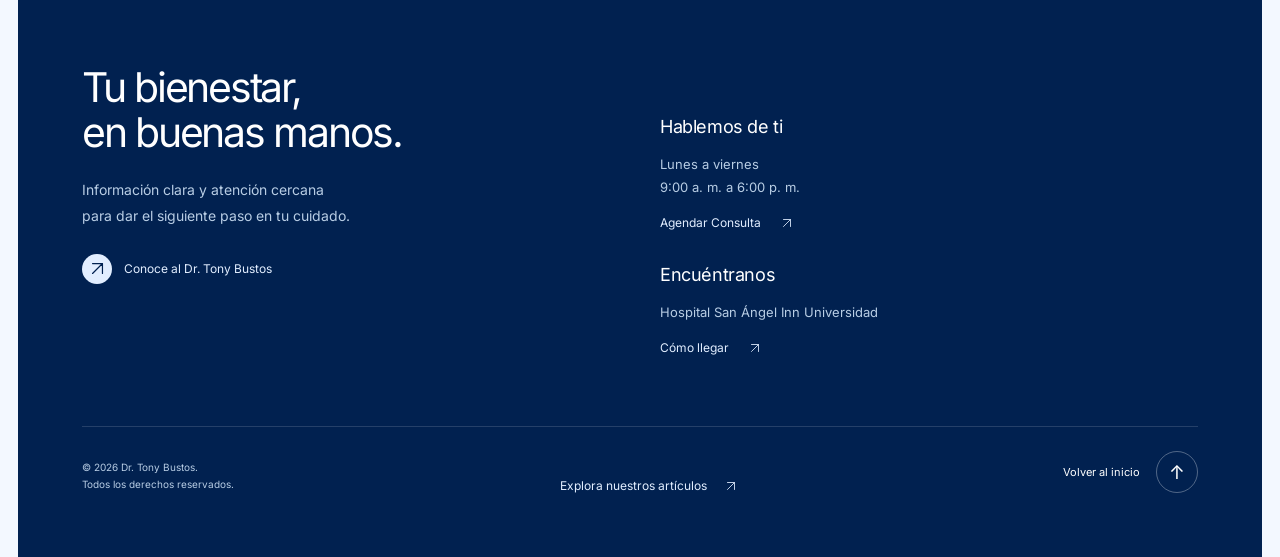
==== commit 67a25627: "Version 1.0.0" ====
--- a/index.html
+++ b/index.html
@@ -11,16 +11,21 @@
   <script src="hero-loading.js"></script>
   <link rel="stylesheet" href="styles.css">
   <script src="app.js" defer></script>
+  <script src="hero-typewriter.js" defer></script>
 </head>
 <body>
+  <div class="site-loader" role="status" aria-live="polite">
+    <span class="sr-only">Cargando sitio</span>
+    <span class="loader-dots" aria-hidden="true"><i></i><i></i><i></i></span>
+  </div>
   <a class="skip" href="#inicio">Ir al contenido</a>
     <header class="header">
-      <a class="brand" href="#inicio" aria-label="Dr. Tony Bustos, inicio"><img class="brand-logo" src="assets/dr-tony-bustos-logo.webp" alt="Dr. Tony Bustos" width="681" height="313"></a>
+      <a class="brand" href="#inicio" aria-label="Dr. Tony Bustos, inicio"><span class="header-seal"><img class="brand-logo" src="assets/footer-tony-seal-white.webp" alt="Dr. Tony Bustos" width="462" height="388"><svg class="header-seal-arrow" viewBox="0 0 462 388" aria-hidden="true" focusable="false"><path fill="#E63950" d="M241 154 268 231 241 196 213 231Z"/></svg></span></a>
       <nav class="nav-pill" aria-label="Navegación principal">
         <a href="#doctor">Dr. Tony Bustos</a>
         <a href="procedimientos.html">Procedimientos</a>
-        <a href="resultados.html">Resultados</a>
-        <a href="#pacientes">Pacientes</a>
+        <a href="#contacto">Contacto y ubicación</a>
+        <a href="#faq">FAQ</a>
       </nav>
       <div class="header-actions">
         <a class="appointment" href="https://wa.me/5215579468246" target="_blank" rel="noopener noreferrer">Agendar Consulta</a>
@@ -30,10 +35,9 @@
         <a href="#inicio">Inicio</a>
         <a href="#doctor">Dr. Tony Bustos <span><svg class="icon-arrow-up-right" viewBox="0 0 24 24" fill="none" stroke="currentColor" stroke-width="1.7" stroke-linecap="round" stroke-linejoin="round" aria-hidden="true" focusable="false"><path d="M5 19 19 5M5 5h14v14"/></svg></span></a>
         <a href="procedimientos.html">Procedimientos <span><svg class="icon-arrow-up-right" viewBox="0 0 24 24" fill="none" stroke="currentColor" stroke-width="1.7" stroke-linecap="round" stroke-linejoin="round" aria-hidden="true" focusable="false"><path d="M5 19 19 5M5 5h14v14"/></svg></span></a>
-        <a href="resultados.html">Resultados <span><svg class="icon-arrow-up-right" viewBox="0 0 24 24" fill="none" stroke="currentColor" stroke-width="1.7" stroke-linecap="round" stroke-linejoin="round" aria-hidden="true" focusable="false"><path d="M5 19 19 5M5 5h14v14"/></svg></span></a>
-        <a href="#pacientes">Pacientes <span><svg class="icon-arrow-up-right" viewBox="0 0 24 24" fill="none" stroke="currentColor" stroke-width="1.7" stroke-linecap="round" stroke-linejoin="round" aria-hidden="true" focusable="false"><path d="M5 19 19 5M5 5h14v14"/></svg></span></a>
-        <a href="#contacto">Contacto <span><svg class="icon-arrow-up-right" viewBox="0 0 24 24" fill="none" stroke="currentColor" stroke-width="1.7" stroke-linecap="round" stroke-linejoin="round" aria-hidden="true" focusable="false"><path d="M5 19 19 5M5 5h14v14"/></svg></span></a>
+        <a href="#contacto">Contacto y ubicación <span><svg class="icon-arrow-up-right" viewBox="0 0 24 24" fill="none" stroke="currentColor" stroke-width="1.7" stroke-linecap="round" stroke-linejoin="round" aria-hidden="true" focusable="false"><path d="M5 19 19 5M5 5h14v14"/></svg></span></a>
         <a href="#articulos">Artículos <span><svg class="icon-arrow-up-right" viewBox="0 0 24 24" fill="none" stroke="currentColor" stroke-width="1.7" stroke-linecap="round" stroke-linejoin="round" aria-hidden="true" focusable="false"><path d="M5 19 19 5M5 5h14v14"/></svg></span></a>
+        <a href="#faq">FAQ</a>
       </nav>
     </header>
   <main>
@@ -46,7 +50,7 @@
     <div class="hero-bottom">
       <div class="hero-copy">
         <h1>Tu bienestar,<br>en buenas manos.</h1>
-        <p>Conoce al Dr. Tony Bustos y encuentra información<br class="desktop-break"> para dar el siguiente paso en tu cuidado.</p>
+        <p>El Dr. Tony Bustos te acompaña hacia tu mejor versión,<br class="desktop-break"> con atención cercana y enfocada en tu bienestar.</p>
       </div>
       <a class="consult-card" href="https://wa.me/5215579468246" target="_blank" rel="noopener noreferrer">
         <div class="card-top"><span>Tu primera consulta</span><span class="arrow" aria-hidden="true"><svg class="icon-arrow-up-right" viewBox="0 0 24 24" fill="none" stroke="currentColor" stroke-width="1.7" stroke-linecap="round" stroke-linejoin="round" aria-hidden="true" focusable="false"><path d="M5 19 19 5M5 5h14v14"/></svg></span></div>
@@ -75,8 +79,8 @@
             <a class="credential-button credential-button-outline" href="doctor.html">Ver formación</a>
           </div>
           <div class="credentials-description">
-            <p><strong>Conoce su preparación.</strong> El Dr. Tony Bustos estudió Medicina en la UNAM y continuó su formación en cirugía general, plástica y reconstructiva.</p>
-            <p><strong>Un paso más en su formación.</strong> Profundizó sus estudios en áreas como la reconstrucción de mama y de oreja. Puedes conocer aquí su preparación y trayectoria antes de tu consulta.</p>
+            <p><strong>Formación sólida, visión internacional.</strong> Médico formado en la UNAM, el Dr. Tony Bustos complementó su preparación en cirugía plástica y reconstructiva con entrenamiento especializado en Taiwán, Japón, Estados Unidos, España y Turquía.</p>
+            <p><strong>Preparación que trasciende fronteras.</strong> Su formación incluye microcirugía reconstructiva en el Chang Gung Memorial Hospital, reconstrucción auricular con el Dr. Satoru Nagata en Japón y cirugía estética y reconstructiva en la Clínica Planas de Barcelona.</p>
           </div>
         </div>
         <article class="kpi-card kpi-experience" aria-labelledby="experience-title">
@@ -93,22 +97,6 @@
         <svg class="credential-filter" aria-hidden="true" width="0" height="0" xmlns="http://www.w3.org/2000/svg">
           <defs><filter id="credential-ink" color-interpolation-filters="sRGB">
             <feColorMatrix in="SourceGraphic" type="matrix" values="0 0 0 0 0.004 0 0 0 0 0.129 0 0 0 0 0.314 -0.2126 -0.7152 -0.0722 0 1"/>
-            <feComposite in2="SourceGraphic" operator="in"/>
-          </filter>
-          <filter id="emblem-white-red" color-interpolation-filters="sRGB">
-            <feColorMatrix in="SourceGraphic" type="matrix" values="0 0 0 0 1 0 0 0 0 1 0 0 0 0 1 -4 0 4 0 0" result="white-emblem"/>
-            <feColorMatrix in="SourceGraphic" type="matrix" values="0 0 0 0 0.902 0 0 0 0 0.224 0 0 0 0 0.314 4 0 -4 0 0" result="red-arrow"/>
-            <feMerge><feMergeNode in="white-emblem"/><feMergeNode in="red-arrow"/></feMerge>
-            <feComposite in2="SourceGraphic" operator="in"/>
-          </filter>
-          <filter id="emblem-navy-red" color-interpolation-filters="sRGB">
-            <feColorMatrix in="SourceGraphic" type="matrix" values="0 0 0 0 0.004 0 0 0 0 0.129 0 0 0 0 0.314 -4 0 4 0 0" result="navy-emblem"/>
-            <feColorMatrix in="SourceGraphic" type="matrix" values="0 0 0 0 0.902 0 0 0 0 0.224 0 0 0 0 0.314 4 0 -4 0 0" result="red-arrow"/>
-            <feMerge><feMergeNode in="navy-emblem"/><feMergeNode in="red-arrow"/></feMerge>
-            <feComposite in2="SourceGraphic" operator="in"/>
-          </filter>
-          <filter id="logo-original-transparent" color-interpolation-filters="sRGB">
-            <feColorMatrix in="SourceGraphic" type="matrix" values="1 0 0 0 0 0 1 0 0 0 0 0 1 0 0 -0.3189 -1.0728 -0.1083 0 1.5"/>
             <feComposite in2="SourceGraphic" operator="in"/>
           </filter>
           <filter id="brand-transparent" color-interpolation-filters="sRGB">
@@ -135,28 +123,28 @@
       </section>
     </div>
   </section>
-  <section id="pacientes" class="faq" aria-labelledby="faq-title">
+  <section id="faq" class="faq" aria-labelledby="faq-title">
     <div class="faq-inner">
       <div class="faq-intro">
         <h2 id="faq-title">Preguntas<br>frecuentes.</h2>
         <p>Resuelve tus dudas antes de tu consulta<br class="faq-break"> con el Dr. Tony Bustos.</p>
       </div>
       <div class="faq-list">
-        <details class="faq-item" name="patient-faq" open>
+        <details class="faq-item" name="site-faq" open>
           <summary>¿Qué puedo preguntar en mi primera consulta?<span class="faq-icon" aria-hidden="true"></span></summary>
           <div class="faq-answer"><p>Puedes compartir tus objetivos y dudas con el Dr. Tony Bustos, y preguntar por las opciones, sus alcances, riesgos y cuidados. La consulta es el espacio para recibir información sobre tu caso antes de tomar una decisión.</p></div>
         </details>
-        <details class="faq-item" name="patient-faq">
+        <details class="faq-item" name="site-faq">
           <summary>¿Cómo me preparo para un procedimiento?<span class="faq-icon" aria-hidden="true"></span></summary>
           <div class="faq-answer"><p>Solicita al consultorio las indicaciones específicas para tu procedimiento y confirma cualquier duda con el Dr. Tony Bustos. La preparación se define de manera individual; esta página no sustituye esas instrucciones.</p></div>
         </details>
-        <details class="faq-item" name="patient-faq">
+        <details class="faq-item" name="site-faq">
           <summary>¿Cuánto tiempo debo reservar para recuperarme?<span class="faq-icon" aria-hidden="true"></span></summary>
           <div class="faq-answer"><p>Pregunta durante la valoración por el tiempo estimado de recuperación, el seguimiento y el regreso a tus actividades. No se establece un plazo único aquí: necesitarás una orientación específica para el procedimiento y tu situación.</p></div>
         </details>
-        <details class="faq-item" name="patient-faq">
+        <details class="faq-item" name="site-faq">
           <summary>¿Cómo puedo agendar con el Dr. Tony Bustos?<span class="faq-icon" aria-hidden="true"></span></summary>
-          <div class="faq-answer"><p>Consulta la ubicación en Hospital San Ángel Inn Universidad y el horario de atención, de lunes a viernes de 9:00 a. m. a 6:00 p. m., en la sección de contacto. El teléfono mostrado es provisional; la agenda telefónica estará disponible cuando se confirme el número del consultorio.</p><a href="#contacto">Ver información de contacto <span aria-hidden="true"><svg class="icon-arrow-up-right" viewBox="0 0 24 24" fill="none" stroke="currentColor" stroke-width="1.7" stroke-linecap="round" stroke-linejoin="round" aria-hidden="true" focusable="false"><path d="M5 19 19 5M5 5h14v14"/></svg></span></a></div>
+          <div class="faq-answer"><p>Consulta la ubicación en Hospital San Ángel Inn Universidad y el horario de atención, de lunes a viernes de 9:00 a. m. a 6:00 p. m., en la sección de contacto. Escríbenos por WhatsApp al 55 7946 8246 para solicitar tu consulta.</p><a href="#contacto">Ver información de contacto <span aria-hidden="true"><svg class="icon-arrow-up-right" viewBox="0 0 24 24" fill="none" stroke="currentColor" stroke-width="1.7" stroke-linecap="round" stroke-linejoin="round" aria-hidden="true" focusable="false"><path d="M5 19 19 5M5 5h14v14"/></svg></span></a></div>
         </details>
       </div>
     </div>
@@ -171,19 +159,19 @@
         <article class="article-card">
           <a href="articulo-consulta.html" aria-labelledby="article-consulta-title">
             <img class="article-photo article-photo-consulta" src="assets/article-1.webp" alt="" width="640" height="640" loading="lazy" decoding="async">
-            <div class="article-caption"><span class="article-status">Borrador editorial</span><h3 id="article-consulta-title">Cómo preparar tus preguntas para la primera consulta</h3></div>
+            <div class="article-caption"><h3 id="article-consulta-title">Cómo preparar tus preguntas para la primera consulta</h3></div>
           </a>
         </article>
         <article class="article-card">
           <a href="articulo-credenciales.html" aria-labelledby="article-credenciales-title">
             <img class="article-photo article-photo-credenciales" src="assets/article-2.webp" alt="" width="640" height="640" loading="lazy" decoding="async">
-            <div class="article-caption"><span class="article-status">Borrador editorial</span><h3 id="article-credenciales-title">Formación y credenciales: qué preguntar a tu médico</h3></div>
+            <div class="article-caption"><h3 id="article-credenciales-title">Formación y credenciales: qué preguntar a tu médico</h3></div>
           </a>
         </article>
         <article class="article-card">
           <a href="articulo-acompanamiento.html" aria-labelledby="article-acompanamiento-title">
             <img class="article-photo article-photo-acompanamiento" src="assets/article-3.webp" alt="" width="640" height="640" loading="lazy" decoding="async">
-            <div class="article-caption"><span class="article-status">Borrador editorial</span><h3 id="article-acompanamiento-title">Cómo organizar tus dudas y tu acompañamiento</h3></div>
+            <div class="article-caption"><h3 id="article-acompanamiento-title">Cómo organizar tus dudas y tu acompañamiento</h3></div>
           </a>
         </article>
       </div>
@@ -196,12 +184,10 @@
         <h2 id="contact-title">Contacto<br>y ubicación.</h2>
         <p class="contact-intro">Da el siguiente paso.<br>Conoce dónde encontrarnos.</p>
         <dl class="contact-details">
-          <div><dt>Ubicación</dt><dd>Hospital San Ángel Inn Universidad</dd></div>
+          <div><dt>Ubicación</dt><dd class="contact-location"><span class="contact-hospital">Hospital San Ángel Inn Universidad</span><a class="contact-directions" href="https://www.google.com/maps/search/?api=1&amp;query=Hospital%20San%20%C3%81ngel%20Inn%20Universidad" target="_blank" rel="noopener noreferrer">Cómo llegar <span aria-hidden="true"><svg class="icon-arrow-up-right" viewBox="0 0 24 24" fill="none" stroke="currentColor" stroke-width="1.7" stroke-linecap="round" stroke-linejoin="round" aria-hidden="true" focusable="false"><path d="M5 19 19 5M5 5h14v14"/></svg></span><span class="sr-only"> (abre Google Maps en otra pestaña)</span></a></dd></div>
           <div><dt>Horario de atención</dt><dd>Lunes a viernes<br><span>9:00 a. m. a 6:00 p. m.</span></dd></div>
-          <div><dt>Teléfono</dt><dd><span class="contact-phone">55 0000 0000</span><small>Número provisional · No habilitado para llamadas</small></dd></div>
+          <div><dt>Teléfono</dt><dd><a class="contact-phone" href="https://wa.me/5215579468246" target="_blank" rel="noopener noreferrer" aria-label="Contactar al Dr. Tony Bustos por WhatsApp al 55 7946 8246">55 7946 8246</a><a class="contact-whatsapp" href="https://wa.me/5215579468246" target="_blank" rel="noopener noreferrer">Escríbenos por WhatsApp <svg class="icon-arrow-up-right" viewBox="0 0 24 24" fill="none" stroke="currentColor" stroke-width="1.7" stroke-linecap="round" stroke-linejoin="round" aria-hidden="true"><path d="M5 19 19 5M5 5h14v14"/></svg></a></dd></div>
         </dl>
-        <a class="contact-directions" href="https://www.google.com/maps/search/?api=1&amp;query=Hospital%20San%20%C3%81ngel%20Inn%20Universidad" target="_blank" rel="noopener noreferrer">Cómo llegar <span aria-hidden="true"><svg class="icon-arrow-up-right" viewBox="0 0 24 24" fill="none" stroke="currentColor" stroke-width="1.7" stroke-linecap="round" stroke-linejoin="round" aria-hidden="true" focusable="false"><path d="M5 19 19 5M5 5h14v14"/></svg></span><span class="sr-only"> (abre Google Maps en otra pestaña)</span></a>
-        <p class="contact-appointment-note">La agenda telefónica estará disponible cuando se confirme el número del consultorio.</p>
       </div>
       <div class="contact-map">
         <iframe title="Ubicación de Hospital San Ángel Inn Universidad en Google Maps" src="https://www.google.com/maps/embed?pb=!1m18!1m12!1m3!1d30112.773170212215!2d-99.18317764667975!3d19.364967483963543!2m3!1f0!2f0!3f0!3m2!1i1024!2i768!4f13.1!3m3!1m2!1s0x85d1ffc02630ca59%3A0xecc9a8d0ed644d36!2sHospital%20San%20%C3%81ngel%20Inn%20Universidad!5e0!3m2!1ses-419!2smx!4v1792884330136!5m2!1ses-419!2smx" width="600" height="450" style="border:0;" allowfullscreen loading="lazy" referrerpolicy="strict-origin-when-cross-origin"></iframe>
@@ -223,8 +209,8 @@
         <nav class="footer-nav" aria-label="Navegación del pie de página">
           <a href="#doctor">Dr. Tony Bustos</a>
           <a href="procedimientos.html">Procedimientos</a>
-          <a href="#pacientes">Pacientes</a>
-          <a href="#contacto">Contacto</a>
+          <a href="#contacto">Contacto y ubicación</a>
+          <a href="#faq">FAQ</a>
         </nav>
       </div>
       <div class="footer-body">
@@ -255,3 +241,6 @@
   </footer>
 </body>
 </html>
+
+
+
--- a/styles.css
+++ b/styles.css
@@ -1,9 +1,91 @@
-:root{font-family:Arial,Helvetica,sans-serif;color:#fff;background:#012150;font-synthesis:none}*{box-sizing:border-box}body{margin:0}a{color:inherit;text-decoration:none}button{font:inherit}button,a{-webkit-tap-highlight-color:transparent}a:focus-visible,button:focus-visible{outline:3px solid #8FC5FF;outline-offset:6px}.skip{position:absolute;top:-100px;left:20px;z-index:9;background:white;color:#012150;padding:12px}.skip:focus{top:12px}.hero{position:relative;isolation:isolate;min-height:680px;height:100svh;overflow:hidden;background:#012150}.hero-photo,.hero-video{position:absolute;inset:0;width:100%;height:100%;z-index:-2}.hero-photo,.hero-video{object-fit:cover;object-position:center}.hero-video{visibility:hidden}.hero-video.is-playing{visibility:visible}.header{display:grid;grid-template-columns:1fr auto 1fr;align-items:center;gap:24px;padding:38px 3.3%;position:relative;z-index:3}.nav-pill{display:flex;align-items:center;gap:20px;width:max-content;padding:13px 18px;background:#012150B3;border-radius:40px;font-size:12px}.nav-pill a,.patient-link{transition:color .2s}.nav-pill a:hover,.patient-link:hover{color:#B8DAFF}.brand{display:flex;align-items:center;gap:9px;font-weight:600;font-size:20px;letter-spacing:-.8px;white-space:nowrap}.brand-mark{display:grid;place-items:center;border:1px solid #ffffffb0;border-radius:50%;width:34px;height:34px;font-size:14px;letter-spacing:-1.5px}.brand-caption{display:block;font-size:7px;font-weight:400;letter-spacing:2.3px;margin-top:5px}.header-actions{display:flex;align-items:center;justify-content:flex-end;gap:18px;font-size:12px}.appointment{background:#F3F8FF;color:#012150;padding:13px 18px;border-radius:28px;white-space:nowrap;transition:background .2s}.appointment:hover{background:#D6E9FF}.menu-button{border:0;background:#01215099;width:30px;height:32px;border-radius:20px;display:flex;flex-direction:column;justify-content:center;align-items:center;gap:3px;cursor:pointer}.menu-button span{height:1px;width:11px;background:#fff}.site-menu{position:absolute;right:3.3%;top:100px;width:290px;padding:14px 22px;background:#F3F8FF;color:#012150;border-radius:18px;box-shadow:0 12px 50px #0003}.site-menu a,.future{display:flex;justify-content:space-between;padding:14px 0;border-bottom:1px solid #CDDEF2;font-size:14px}.site-menu a:hover{color:#265D96}.future{border:0;color:#536C88}.future small{font-size:10px;align-self:center}.hero-bottom{position:absolute;inset:auto 3.3% 7%;display:flex;align-items:flex-end;justify-content:space-between;gap:40px}.hero-copy{padding-bottom:35px}.hero-copy h1{font-weight:400;font-size:clamp(44px,5.3vw,84px);letter-spacing:-.065em;line-height:.99;margin:0 0 28px;max-width:900px}.hero-copy p{font-size:clamp(13px,1.1vw,17px);line-height:1.75;color:#E2EEFF;margin:0;letter-spacing:-.2px}.consult-card{position:relative;flex:0 0 260px;min-height:266px;background:#F3F8FF;color:#012150;border-radius:22px;padding:23px;box-shadow:0 10px 36px #0002;transition:transform .2s}.consult-card:before{content:"";position:absolute;left:-15px;top:35px;height:55%;width:3px;border-radius:4px;background:#B8DAFF99}.consult-card:hover{transform:translateY(-4px)}.card-top{display:flex;align-items:center;justify-content:space-between;gap:8px;font-size:18px;font-weight:600;letter-spacing:-.7px}.arrow{font-size:21px;font-weight:400;color:#326DA8}.card-label{font-size:8px;letter-spacing:1.7px;display:block;margin-top:10px;color:#476587}.card-lines{display:flex;gap:5px;margin:40px 0 17px}.card-lines i{height:8px;flex:1;background:#5795D4;border-radius:3px}.card-lines i:nth-child(2){background:#012150}.card-lines i:nth-child(3){background:#B8DAFF}.card-text{display:block;font-size:14px;line-height:1.4;max-width:170px}.card-footer{display:flex;justify-content:space-between;align-items:center;font-size:10px;border-top:1px solid #CDDEF2;margin-top:21px;padding-top:13px}.card-footer span{font-size:18px}dialog{border:0;border-radius:24px;background:#F3F8FF;color:#012150;padding:45px;width:min(570px,calc(100% - 32px));max-height:85svh}dialog::backdrop{background:#012150CC;backdrop-filter:blur(8px)}.close-dialog{position:absolute;right:18px;top:14px;border:0;background:transparent;font-size:30px;cursor:pointer;color:#265D96}.eyebrow{font-size:10px;letter-spacing:2px;color:#476587}dialog h2{font-size:36px;font-weight:400;letter-spacing:-1.5px;margin:24px 0}dialog p{line-height:1.7;font-size:15px}dialog .pending{padding:15px 18px;border-radius:12px;background:#E2EEFF;font-size:13px}body.modal-open{overflow:hidden}
-@media(min-width:1700px){.header{padding-top:48px}.consult-card{flex-basis:300px;min-height:300px}.hero-copy{padding-bottom:45px}}
-@media(max-width:1100px){.header{grid-template-columns:1fr auto;padding:27px 5%}.nav-pill{display:none}.brand{grid-column:1}.header-actions{grid-column:2}.hero-bottom{left:5%;right:5%}.consult-card{flex-basis:230px;padding:20px}.hero-copy h1{font-size:clamp(44px,6vw,65px)}.hero-copy p{max-width:370px}.desktop-break{display:none}}
-@media(max-width:600px){.hero{height:auto;min-height:100svh;display:flex;flex-direction:column}.header{padding:23px 6%;gap:12px}.brand{font-size:17px;gap:7px}.brand-mark{width:29px;height:29px;font-size:12px}.brand-caption{font-size:6px;letter-spacing:1.7px}.header-actions{gap:12px}.patient-link,.appointment{display:none}.menu-button{width:34px;height:34px}.hero-photo,.hero-video{object-position:center}.hero-bottom{position:relative;inset:auto;display:flex;flex-direction:column;align-items:stretch;gap:26px;margin-top:auto;padding:260px 6% 30px}.hero-copy{padding:0}.hero-copy h1{font-size:clamp(40px,10.5vw,62px);margin-bottom:18px;letter-spacing:-.06em}.hero-copy p{font-size:13px;max-width:310px;line-height:1.65}.consult-card{flex:auto;min-height:0;width:100%;padding:19px 21px;border-radius:18px}.consult-card:before{display:none}.card-top{font-size:17px}.card-label{font-size:8px;margin-top:7px}.card-lines{margin:19px 0 12px}.card-lines i{height:5px}.card-text{max-width:none;font-size:13px}.card-footer{margin-top:14px;padding-top:10px}.site-menu{right:6%;top:78px;width:min(300px,88vw)}dialog{padding:35px 25px}dialog h2{font-size:30px}}
-@media(prefers-reduced-motion:reduce){*{transition:none!important}}
-/* Credenciales y trayectoria: composición basada en la segunda referencia. */
+/* Inter — SIL Open Font License; see source-assets/Inter-OFL.txt. */
+@font-face{font-family:Inter;font-style:normal;font-weight:100 900;font-display:swap;src:url('assets/inter-latin-variable.woff2') format('woff2')}
+:root{font-family:Inter,Arial,Helvetica,sans-serif;color:#fff;background:#012150;font-synthesis:none}
+*{box-sizing:border-box}
+body{margin:0}
+a{color:inherit;text-decoration:none}
+button{font:inherit}
+button,a{-webkit-tap-highlight-color:transparent}
+a:focus-visible,button:focus-visible{outline:3px solid #8FC5FF;outline-offset:6px}
+.skip{position:absolute;top:-100px;left:20px;z-index:9;background:white;color:#012150;padding:12px}
+.skip:focus{top:12px}
+.hero{position:relative;isolation:isolate;min-height:680px;height:100svh;overflow:hidden;background:#012150}
+.hero-photo,.hero-video{position:absolute;inset:0;width:100%;height:100%;z-index:-2}
+.hero-photo,.hero-video{object-fit:cover;object-position:center}
+.hero-video{visibility:hidden}
+.hero-video.is-playing{visibility:visible}
+.header{display:grid;grid-template-columns:1fr auto 1fr;align-items:center;gap:24px;padding:38px 3.3%;position:relative;z-index:3}
+.nav-pill{display:flex;align-items:center;gap:20px;width:max-content;padding:13px 18px;background:#012150B3;border-radius:40px;font-size:12px}
+.nav-pill a{transition:color .2s}
+.nav-pill a:hover{color:#B8DAFF}
+.brand{display:flex;align-items:center;gap:9px;font-weight:600;font-size:20px;letter-spacing:-.8px;white-space:nowrap}
+.header-actions{display:flex;align-items:center;justify-content:flex-end;gap:18px;font-size:12px}
+.appointment{background:#F3F8FF;color:#012150;padding:13px 18px;border-radius:28px;white-space:nowrap;transition:background .2s}
+.appointment:hover{background:#D6E9FF}
+.menu-button{border:0;background:#01215099;width:30px;height:32px;border-radius:20px;display:flex;flex-direction:column;justify-content:center;align-items:center;gap:3px;cursor:pointer}
+.menu-button span{height:1px;width:11px;background:#fff}
+.site-menu{position:absolute;right:3.3%;top:100px;width:290px;padding:14px 22px;background:#F3F8FF;color:#012150;border-radius:18px;box-shadow:0 12px 50px #0003}
+.site-menu a{display:flex;justify-content:space-between;padding:14px 0;border-bottom:1px solid #CDDEF2;font-size:14px}
+.site-menu a:hover{color:#265D96}
+.hero-bottom{position:absolute;inset:auto 3.3% 7%;display:flex;align-items:flex-end;justify-content:space-between;gap:40px}
+.hero-copy{padding-bottom:35px}
+.hero-copy h1{color:rgb(226,238,255);font-family:inherit;font-weight:400;font-size:clamp(50px,6vw,96px);letter-spacing:-.05em;line-height:.95;margin:0 0 28px;max-width:900px}
+.hero-copy p{font-size:clamp(13px,1.1vw,17px);line-height:1.75;color:#E2EEFF;margin:0;letter-spacing:-.2px}
+.consult-card{position:relative;flex:0 0 260px;min-height:266px;background:#F3F8FF;color:#012150;border-radius:22px;padding:23px;box-shadow:0 10px 36px #0002;transition:transform .2s}
+.consult-card:before{content:"";position:absolute;left:-15px;top:35px;height:55%;width:3px;border-radius:4px;background:#B8DAFF99}
+.consult-card:hover{transform:translateY(-4px)}
+.card-top{display:flex;align-items:center;justify-content:space-between;gap:8px;font-size:18px;font-weight:600;letter-spacing:-.7px}
+.arrow{font-size:21px;font-weight:400;color:#326DA8}
+.card-label{font-size:8px;letter-spacing:1.7px;display:block;margin-top:10px;color:#476587}
+.card-lines{display:flex;gap:5px;margin:40px 0 17px}
+.card-lines i{height:8px;flex:1;background:#5795D4;border-radius:3px}
+.card-lines i:nth-child(2){background:#012150}
+.card-lines i:nth-child(3){background:#B8DAFF}
+.card-text{display:block;font-size:14px;line-height:1.4;max-width:170px}
+.card-footer{display:flex;justify-content:space-between;align-items:center;font-size:10px;border-top:1px solid #CDDEF2;margin-top:21px;padding-top:13px}
+.card-footer span{font-size:18px}
+.eyebrow{font-size:10px;letter-spacing:2px;color:#476587}
+@media(min-width:1700px){
+.header{padding-top:48px}
+.consult-card{flex-basis:300px;min-height:300px}
+.hero-copy{padding-bottom:45px}
+}
+@media(max-width:1100px){
+.header{grid-template-columns:1fr auto;padding:27px 5%}
+.nav-pill{display:none}
+.brand{grid-column:1}
+.header-actions{grid-column:2}
+.hero-bottom{left:5%;right:5%}
+.consult-card{flex-basis:230px;padding:20px}
+.hero-copy h1{font-size:clamp(48px,6.7vw,74px)}
+.hero-copy p{max-width:370px}
+.desktop-break{display:none}
+}
+@media(max-width:600px){
+.hero{height:auto;min-height:100svh;display:flex;flex-direction:column}
+.header{padding:23px 6%;gap:12px}
+.brand{font-size:17px;gap:7px}
+.header-actions{gap:12px}
+.appointment{display:none}
+.menu-button{width:34px;height:34px}
+.hero-photo,.hero-video{object-position:center}
+.hero-bottom{position:relative;inset:auto;display:flex;flex-direction:column;align-items:stretch;gap:26px;margin-top:auto;padding:260px 6% 30px}
+.hero-copy{padding:0}
+.hero-copy h1{font-size:clamp(32px,10.2vw,62px);margin-bottom:22px;letter-spacing:-.05em}
+.hero-copy p{font-size:13px;max-width:310px;line-height:1.65}
+.consult-card{flex:auto;min-height:0;width:100%;padding:19px 21px;border-radius:18px}
+.consult-card:before{display:none}
+.card-top{font-size:17px}
+.card-label{font-size:8px;margin-top:7px}
+.card-lines{margin:19px 0 12px}
+.card-lines i{height:5px}
+.card-text{max-width:none;font-size:13px}
+.card-footer{margin-top:14px;padding-top:10px}
+.site-menu{right:6%;top:78px;width:min(300px,88vw)}
+}
+@media(prefers-reduced-motion:reduce){
+*{transition:none!important}
+}
 .credentials{background:#fff;color:#012150;padding:26px 3.3% 110px;scroll-margin-top:24px}
 .credentials-inner{max-width:1440px;margin-inline:auto}
 .credentials-intro{text-align:center}
@@ -11,7 +93,6 @@
 .credential-strip{list-style:none;padding:0;margin:48px 0 100px;display:grid;grid-template-columns:repeat(5,minmax(0,1fr));gap:24px;align-items:start;text-align:center}
 .credential-strip li{display:flex;flex-direction:column;gap:9px}
 .credential-name{font-size:clamp(14px,1.55vw,22px);font-weight:600;letter-spacing:-.7px}
-.credential-acronym{letter-spacing:.5px}
 .credential-strip small{font-size:10px;line-height:1.5;color:#536C88}
 .credentials-grid{display:grid;grid-template-columns:1.55fr 1fr 1fr;gap:20px;align-items:end}
 .credentials-copy{padding-right:35px;align-self:stretch}
@@ -33,19 +114,44 @@
 .kpi-note{font-size:10px;line-height:1.5;color:#476587;margin:0 0 23px}
 .kpi-experience .credential-button{margin-top:auto}
 .kpi-certifications{background:#012150;color:#fff;min-height:385px;display:flex;flex-direction:column;justify-content:space-between;padding:27px 25px}
-.credential-records{position:relative;min-height:195px;padding-top:9px}
-.credential-record{width:78%;border:1px solid #B8DAFF55;border-radius:12px;padding:15px;background:#326DA8;color:#fff;transform:rotate(-4deg)}
-.credential-record>span:first-child{font-size:9px;display:block;margin-bottom:13px}
-.credential-record strong{font-size:15px;font-weight:500;display:block;letter-spacing:-.5px}
-.record-rule{display:block;width:50%;height:4px;border-radius:5px;background:#B8DAFF;margin-top:17px}
-.credential-record-secondary{position:relative;left:22%;margin-top:-16px;background:#B8DAFF;color:#012150;transform:rotate(4deg)}
-.credential-record-secondary small{font-size:9px;display:block;margin-top:10px}
-.kpi-tag{display:block;font-size:9px;letter-spacing:1.5px;color:#B8DAFF;margin-bottom:12px}
 .kpi-certifications h3{color:#E2EEFF}
-@media(max-width:1100px){.credentials{padding-inline:5%}.credential-strip{margin-bottom:65px;gap:15px}.credentials-grid{grid-template-columns:1.25fr 1fr 1fr;gap:14px}.credentials-copy{padding-right:12px}.kpi-card{padding:20px}.credentials-copy h2{font-size:35px}.credential-record strong{font-size:12px}.credentials-actions{margin-bottom:30px}.credential-button{font-size:10px;padding:11px 13px}}
-@media(max-width:800px){.credentials-grid{grid-template-columns:1fr 1fr;gap:20px}.credentials-copy{grid-column:1/-1;padding:0;margin-bottom:15px}.credentials-copy h2{font-size:42px}.credentials-description{max-width:540px}.credentials-actions{margin-bottom:25px}.credential-strip{grid-template-columns:repeat(3,minmax(0,1fr));row-gap:25px;margin:35px 0 55px}.kpi-experience{min-height:310px}.kpi-certifications{min-height:365px}}
-@media(max-width:520px){.credentials{padding:25px 6% 60px}.credentials-intro>span{font-size:10px;padding:8px 13px}.credential-strip{grid-template-columns:repeat(2,minmax(0,1fr));margin:30px 0 46px;gap:24px 16px;text-align:left}.credential-strip li:last-child{grid-column:1/-1}.credential-name{font-size:17px}.credential-strip small{font-size:10px}.credentials-grid{grid-template-columns:1fr;gap:18px}.credentials-copy{grid-column:auto;margin-bottom:12px}.credentials-copy h2{font-size:clamp(30px,8.3vw,42px);margin-bottom:24px}.credentials-description p{font-size:13px}.kpi-card{padding:25px;border-radius:18px}.kpi-card h3{font-size:27px}.kpi-experience{min-height:300px}.kpi-certifications{min-height:360px}.credential-records{max-width:320px;width:100%;align-self:center}.credential-record strong{font-size:15px}.credential-button{font-size:11px}}
-/* Preguntas frecuentes: dos columnas y acordeón sobre el azul principal. */
+@media(max-width:1100px){
+.credentials{padding-inline:5%}
+.credential-strip{margin-bottom:65px;gap:15px}
+.credentials-grid{grid-template-columns:1.25fr 1fr 1fr;gap:14px}
+.credentials-copy{padding-right:12px}
+.kpi-card{padding:20px}
+.credentials-copy h2{font-size:35px}
+.credentials-actions{margin-bottom:30px}
+.credential-button{font-size:10px;padding:11px 13px}
+}
+@media(max-width:800px){
+.credentials-grid{grid-template-columns:1fr 1fr;gap:20px}
+.credentials-copy{grid-column:1/-1;padding:0;margin-bottom:15px}
+.credentials-copy h2{font-size:42px}
+.credentials-description{max-width:540px}
+.credentials-actions{margin-bottom:25px}
+.credential-strip{grid-template-columns:repeat(3,minmax(0,1fr));row-gap:25px;margin:35px 0 55px}
+.kpi-experience{min-height:310px}
+.kpi-certifications{min-height:365px}
+}
+@media(max-width:520px){
+.credentials{padding:25px 6% 60px}
+.credentials-intro>span{font-size:10px;padding:8px 13px}
+.credential-strip{grid-template-columns:repeat(2,minmax(0,1fr));margin:30px 0 46px;gap:24px 16px;text-align:left}
+.credential-strip li:last-child{grid-column:1/-1}
+.credential-name{font-size:17px}
+.credential-strip small{font-size:10px}
+.credentials-grid{grid-template-columns:1fr;gap:18px}
+.credentials-copy{grid-column:auto;margin-bottom:12px}
+.credentials-copy h2{font-size:clamp(30px,8.3vw,42px);margin-bottom:24px}
+.credentials-description p{font-size:13px}
+.kpi-card{padding:25px;border-radius:18px}
+.kpi-card h3{font-size:27px}
+.kpi-experience{min-height:300px}
+.kpi-certifications{min-height:360px}
+.credential-button{font-size:11px}
+}
 .faq{background:#012150;color:#B8DAFF;padding:115px 3.3% 125px;scroll-margin-top:0}
 .faq-inner{max-width:1440px;margin-inline:auto;display:grid;grid-template-columns:1fr 1.05fr;gap:70px;align-items:start}
 .faq-intro h2{font-size:clamp(36px,4.2vw,60px);font-weight:400;letter-spacing:-.055em;line-height:1.04;margin:0 0 25px}
@@ -69,10 +175,23 @@
 .faq-answer p{margin:0}
 .faq-answer a{display:inline-block;color:#F3F8FF;margin-top:15px;text-decoration:underline;text-underline-offset:4px}
 .faq-answer a:hover{color:#B8DAFF}
-@media(max-width:1100px){.faq{padding:90px 5% 100px}.faq-inner{gap:45px}.faq-item summary{font-size:16px}}
-@media(max-width:700px){.faq{padding:65px 6% 70px}.faq-inner{grid-template-columns:1fr;gap:40px}.faq-intro h2{font-size:42px;margin-bottom:20px}.faq-intro p{font-size:14px}.faq-item summary{font-size:16px;gap:18px;padding-block:21px}.faq-answer{font-size:13px;padding-right:22px;padding-bottom:23px}}
-@media(max-width:360px){.faq-intro h2{font-size:36px}.faq-break{display:none}}
-/* Artículos: tres fotografías cuadradas con títulos superpuestos. */
+@media(max-width:1100px){
+.faq{padding:90px 5% 100px}
+.faq-inner{gap:45px}
+.faq-item summary{font-size:16px}
+}
+@media(max-width:700px){
+.faq{padding:65px 6% 70px}
+.faq-inner{grid-template-columns:1fr;gap:40px}
+.faq-intro h2{font-size:42px;margin-bottom:20px}
+.faq-intro p{font-size:14px}
+.faq-item summary{font-size:16px;gap:18px;padding-block:21px}
+.faq-answer{font-size:13px;padding-right:22px;padding-bottom:23px}
+}
+@media(max-width:360px){
+.faq-intro h2{font-size:36px}
+.faq-break{display:none}
+}
 .articles{background:#fff;color:#012150;padding:85px 3.3% 100px;scroll-margin-top:24px}
 .articles-inner{max-width:1440px;margin-inline:auto}
 .articles-heading{display:flex;justify-content:space-between;align-items:center;gap:25px;margin-bottom:45px}
@@ -82,24 +201,34 @@
 .articles-grid{display:grid;grid-template-columns:repeat(3,minmax(0,1fr));gap:20px}
 .article-card{min-width:0;border-radius:19px;background:#326DA8}
 .article-card>a{position:relative;display:block;aspect-ratio:1;border-radius:inherit;overflow:hidden;isolation:isolate}
-.article-card>a::after{content:"";position:absolute;inset:0;z-index:-1;background:linear-gradient(180deg,transparent 30%,rgba(1,33,80,.15) 45%,rgba(1,33,80,.9) 100%)}
+.article-card>a::after{content:"";position:absolute;inset:0;z-index:-1;background:rgba(1,33,80,.4)}
 .article-photo{position:absolute;inset:0;z-index:-2;width:100%;height:100%;object-fit:cover;transition:transform .35s ease}
 .article-photo-consulta{background-position:0% center}
 .article-photo-credenciales{background-position:50% center}
 .article-photo-acompanamiento{background-position:100% center}
 .article-card>a:hover .article-photo{transform:scale(1.035)}
-.article-caption{position:absolute;bottom:0;left:0;right:0;padding:26px;color:#fff}
-.article-status{display:block;font-size:9px;letter-spacing:1px;margin-bottom:10px;color:#D6E9FF}
+.article-caption{position:absolute;bottom:0;left:0;right:0;padding:26px;color:#fff;text-shadow:0 1px 8px #01215099}
 .article-caption h3{font-size:clamp(18px,1.9vw,27px);font-weight:400;line-height:1.14;letter-spacing:-.7px;margin:0}
-.article-directory{list-style:none;padding:0;margin:20px 0 0}
-.article-directory li{border-top:1px solid #CDDEF2}
-.article-directory a{display:block;padding:17px 0;font-size:15px;line-height:1.4;text-decoration:underline;text-underline-offset:4px}
-.article-directory a:hover{color:#326DA8}
-@media(max-width:1100px){.articles{padding:70px 5% 80px}.articles-grid{gap:16px}.article-caption{padding:19px}.articles-heading{margin-bottom:35px}}
-@media(max-width:700px){.articles{padding:55px 6% 60px}.articles-heading{gap:15px;margin-bottom:28px}.articles-heading h2{font-size:34px}.articles-grid{grid-template-columns:1fr;gap:20px}.article-card{border-radius:17px}.article-caption{padding:24px}.article-caption h3{font-size:26px;max-width:360px}.article-status{font-size:10px}.articles-all{font-size:11px}}
-@media(max-width:360px){.articles-heading h2{font-size:29px}.article-caption h3{font-size:23px}}
-
-/* Cada sección ocupa al menos una pantalla y crece con su contenido. */
+@media(max-width:1100px){
+.articles{padding:70px 5% 80px}
+.articles-grid{gap:16px}
+.article-caption{padding:19px}
+.articles-heading{margin-bottom:35px}
+}
+@media(max-width:700px){
+.articles{padding:55px 6% 60px}
+.articles-heading{gap:15px;margin-bottom:28px}
+.articles-heading h2{font-size:34px}
+.articles-grid{grid-template-columns:1fr;gap:20px}
+.article-card{border-radius:17px}
+.article-caption{padding:24px}
+.article-caption h3{font-size:26px;max-width:360px}
+.articles-all{font-size:11px}
+}
+@media(max-width:360px){
+.articles-heading h2{font-size:29px}
+.article-caption h3{font-size:23px}
+}
 main > section{
   width:100%;
   min-height:100vh;
@@ -130,18 +259,17 @@
   margin-bottom:clamp(30px,6vh,70px);
 }
 @media(max-height:700px) and (min-width:801px){
-  .credentials .credentials-copy h2{font-size:clamp(30px,3vw,42px);margin-bottom:22px}
-  .credentials .credentials-actions{margin-bottom:24px}
-  .credentials .kpi-certifications{min-height:320px}
-  .credentials .credential-records{min-height:165px}
-  .credentials .kpi-experience{min-height:280px}
-  .faq .faq-item summary{padding-block:18px}
-  .faq .faq-item:first-child summary{padding-top:0}
-  .faq .faq-answer{padding-bottom:18px}
+.credentials .credentials-copy h2{font-size:clamp(30px,3vw,42px);margin-bottom:22px}
+.credentials .credentials-actions{margin-bottom:24px}
+.credentials .kpi-certifications{min-height:320px}
+.credentials .kpi-experience{min-height:280px}
+.faq .faq-item summary{padding-block:18px}
+.faq .faq-item:first-child summary{padding-top:0}
+.faq .faq-answer{padding-bottom:18px}
 }
 @media(max-width:700px){
-  .faq .faq-inner{gap:28px}
-  .faq .faq-intro h2{margin-bottom:16px}
+.faq .faq-inner{gap:28px}
+.faq .faq-intro h2{margin-bottom:16px}
 }
 main > section.hero{
   height:100vh;
@@ -150,13 +278,11 @@
   display:flex;
   flex-direction:column;
 }
-.hero .header{flex-shrink:0}
 .hero-bottom{flex-shrink:1;min-height:0;overflow-y:auto}
 .hero-bottom > *{flex-shrink:0}
 .hero-copy{min-width:0;flex-shrink:1}
-.hero .site-menu{max-height:calc(100vh - 115px);max-height:calc(100dvh - 115px);overflow-y:auto}
 @media(min-width:601px){
-  .hero-bottom{
+.hero-bottom{
     position:relative;
     inset:auto;
     width:100%;
@@ -165,22 +291,18 @@
   }
 }
 @media(min-width:601px) and (max-width:1100px){
-  .hero-bottom{padding-inline:5%}
-}
-@media(max-width:600px){
-  .hero-bottom{padding:20px 6% clamp(16px,3vh,30px);gap:20px}
-  .hero-bottom .consult-card{flex:0 0 auto}
+.hero-bottom{padding-inline:5%}
+}
+@media(max-width:600px){
+.hero-bottom{padding:20px 6% clamp(16px,3vh,30px);gap:20px}
+.hero-bottom .consult-card{flex:0 0 auto}
 }
 @media(max-height:600px) and (min-width:601px){
-  .hero .header{padding-block:18px}
-  .hero-copy{padding-bottom:0}
-  .hero-copy h1{font-size:clamp(36px,5vw,64px);margin-bottom:16px}
-  .hero .consult-card{min-height:0}
-  .hero .card-lines{margin-top:20px}
-  .hero .site-menu{top:75px;max-height:calc(100dvh - 90px)}
-}
-
-/* Contacto y ubicación */
+.hero-copy{padding-bottom:0}
+.hero-copy h1{font-size:clamp(40px,5.6vw,72px);margin-bottom:16px}
+.hero .consult-card{min-height:0}
+.hero .card-lines{margin-top:20px}
+}
 .sr-only{position:absolute;width:1px;height:1px;padding:0;margin:-1px;overflow:hidden;clip:rect(0,0,0,0);white-space:nowrap;border:0}
 main > section.contact{height:100vh;height:100dvh;min-height:0;background:#F3F8FF;color:#012150;padding:clamp(28px,6vh,75px) 3.3%;display:flex;flex-direction:column;overflow-y:auto}
 .contact-inner{width:100%;max-width:1440px;margin:auto;flex-shrink:0;display:grid;grid-template-columns:.85fr 1.15fr;gap:70px;align-items:center}
@@ -192,28 +314,50 @@
 .contact-details dd{margin:0;font-size:17px;line-height:1.5}
 .contact-details dd>span:not(.contact-phone){font-size:15px}
 .contact-details small{display:block;font-size:11px;line-height:1.5;color:#476587;margin-top:5px}
-.contact-phone{font-size:24px;letter-spacing:-.5px}
-.contact-directions{display:inline-flex;gap:35px;align-items:center;background:#012150;color:#fff;padding:14px 22px;border-radius:28px;font-size:13px;transition:background .2s}
-.contact-directions:hover{background:#265D96}
-.contact-directions>span[aria-hidden]{font-size:19px}
-.contact-appointment-note{font-size:11px;line-height:1.6;color:#476587;max-width:310px;margin:15px 0 0}
+.contact-phone{display:block;font-size:24px;letter-spacing:-.5px;line-height:1.25}
+.contact-whatsapp{display:flex;align-items:center;gap:6px;width:fit-content;margin-top:2px;font-size:12px;line-height:1.4;color:#265d96}
+.contact-details dd>.contact-hospital{display:block;font-size:17px}
+.contact-details .contact-location{display:flex;flex-direction:column;align-items:flex-start;gap:2px}
+.contact-details .contact-directions{margin-top:0;flex-shrink:0}
+.contact-whatsapp:hover,.contact-phone:hover,.contact-directions:hover{text-decoration:underline;text-underline-offset:3px}
+.contact-directions{display:inline-flex;gap:6px;align-items:center;color:#265d96;padding:0;font-size:12px;line-height:1.4}
+.contact-directions>span[aria-hidden]{display:inline-flex;font-size:12px}
 .contact-map{height:clamp(360px,68vh,650px);border:1px solid #CDDEF2;border-radius:22px;overflow:hidden;background:#E2EEFF;min-width:0}
 .contact-map iframe{display:block;width:100%;height:100%}
-@media(max-width:1100px){main > section.contact{padding-inline:5%}.contact-inner{gap:35px}}
-@media(max-width:700px){main > section.contact{padding:35px 6%}.contact-inner{grid-template-columns:1fr;gap:30px}.contact h2{font-size:42px}.contact-map{height:360px;border-radius:18px}.contact-intro{margin-bottom:22px}}
-@media(max-height:700px) and (min-width:701px){.contact-inner{gap:35px}.contact h2{font-size:40px;margin-bottom:16px}.contact-eyebrow{margin-bottom:15px}.contact-intro{margin-bottom:18px}.contact-details{gap:13px;margin-bottom:18px}}
-/* Keep page content hidden until the hero has a rendered frame or a fallback. */
-html.hero-loading{overflow:hidden;background:#39366d}
+@media(max-width:1100px){
+main > section.contact{padding-inline:5%}
+.contact-inner{gap:35px}
+}
+@media(max-width:700px){
+main > section.contact{padding:35px 6%}
+.contact-inner{grid-template-columns:1fr;gap:30px}
+.contact h2{font-size:42px}
+.contact-map{height:360px;border-radius:18px}
+.contact-intro{margin-bottom:22px}
+}
+@media(max-height:700px) and (min-width:701px){
+.contact-inner{gap:35px}
+.contact h2{font-size:40px;margin-bottom:16px}
+.contact-eyebrow{margin-bottom:15px}
+.contact-intro{margin-bottom:18px}
+.contact-details{gap:13px;margin-bottom:18px}
+}
+html.hero-loading{overflow:hidden;background:#fff}
 .hero-loading body > *{visibility:hidden}
-.hero-loading body::after{content:"Cargando…";position:fixed;inset:0;display:grid;place-items:center;background:#39366d;color:#fff;font:14px Arial,sans-serif;letter-spacing:.08em;z-index:1000}
-.hero-copy,.brand,.patient-link{text-shadow:0 1px 5px #0006}
-
-/* Credential logos: common ink, equal frames and continuous carousel. */
+.site-loader{display:none}
+.hero-loading .site-loader{position:fixed;inset:0;display:grid;place-items:center;visibility:visible;background:#fff;z-index:1000}
+.loader-dots{display:flex;align-items:center;gap:10px}
+.loader-dots i{display:block;width:12px;height:12px;border-radius:50%;background:#012150;animation:loader-dot-pulse 1.2s ease-in-out infinite}
+.loader-dots i:nth-child(2){background:#5795d4;animation-delay:.16s}
+.loader-dots i:nth-child(3){background:#b8daff;animation-delay:.32s}
+@keyframes loader-dot-pulse{0%,60%,100%{transform:translateY(0);opacity:.55}30%{transform:translateY(-7px);opacity:1}}
+@media(prefers-reduced-motion:reduce){
+.loader-dots i{animation:none;opacity:1}
+}
+.hero-copy,.brand{text-shadow:0 1px 5px #0006}
 main > section.credentials{height:auto;min-height:100dvh;overflow:visible}
 .credential-carousel{margin-top:clamp(38px,6vw,80px);padding-top:24px;border-top:1px solid #CDDEF2;color:#012150}
 .credential-filter{position:absolute;pointer-events:none}
-
-
 .credential-carousel-toggle{border:1px solid #CDDEF2;border-radius:30px;background:transparent;color:#476587;padding:9px 14px;font-size:11px;cursor:pointer}
 .credential-carousel-toggle:hover{background:#F3F8FF}
 .credential-carousel-toggle[hidden]{display:none}
@@ -225,27 +369,35 @@
 .credential-carousel.is-animated .credential-logo-track{width:max(100%,1980px);animation:credential-drift 72s linear infinite}
 .credential-carousel.is-paused .credential-logo-track,.credential-carousel:hover .credential-logo-track,.credential-carousel:focus-within .credential-logo-track{animation-play-state:paused}
 @keyframes credential-drift{to{transform:translateX(-100%)}}
-@media(max-width:600px){.credential-carousel-toggle{font-size:10px;padding:8px 10px}.credential-logo-group{min-width:1620px}.credential-carousel.is-animated .credential-logo-track{width:max(100%,1620px)}.credential-logo-group img{width:150px;height:100px}.credential-logo-group li{height:144px;padding-inline:15px}}
-@media(prefers-reduced-motion:reduce){.credential-carousel.is-animated .credential-logo-track{animation:none}.credential-carousel-window{overflow-x:auto;mask-image:none}.credential-logo-group[aria-hidden="true"]{display:none}.credential-carousel-toggle{display:none}}
-
+@media(max-width:600px){
+.credential-carousel-toggle{font-size:10px;padding:8px 10px}
+.credential-logo-group{min-width:1620px}
+.credential-carousel.is-animated .credential-logo-track{width:max(100%,1620px)}
+.credential-logo-group img{width:150px;height:100px}
+.credential-logo-group li{height:144px;padding-inline:15px}
+}
+@media(prefers-reduced-motion:reduce){
+.credential-carousel.is-animated .credential-logo-track{animation:none}
+.credential-carousel-window{overflow-x:auto;mask-image:none}
+.credential-logo-group[aria-hidden="true"]{display:none}
+.credential-carousel-toggle{display:none}
+}
 .credential-carousel.is-animated .credential-carousel-window{overflow:hidden}
-@media(prefers-reduced-motion:reduce){.credential-carousel.is-animated .credential-carousel-window{overflow-x:auto}}
-
+@media(prefers-reduced-motion:reduce){
+.credential-carousel.is-animated .credential-carousel-window{overflow-x:auto}
+}
 .credential-logo-group img.credential-logo-dark{filter:grayscale(1) contrast(1.6) invert(1) url(#credential-ink)}
-
 .credential-logo-group img.credential-logo-checkered{filter:contrast(1.4) url(#credential-ink)}
-
-/* Portrait replaces the credential card while retaining its rectangular frame. */
 .credentials .doctor-portrait{--portrait-rise:100px;position:relative;margin:var(--portrait-rise) 0 0;padding:0;background:#d8e5ef;overflow:visible;isolation:isolate}
 .doctor-portrait img{position:absolute;inset:auto 0 0;display:block;width:100%;height:calc(100% + var(--portrait-rise));object-fit:cover;object-position:center top;border-radius:0 0 20px 20px}
-@media(max-width:520px){.credentials .doctor-portrait{--portrait-rise:80px}.doctor-portrait img{border-radius:0 0 18px 18px}}
-
-/* Closing panel: spacious rounded footer in the site's existing palette. */
+@media(max-width:520px){
+.credentials .doctor-portrait{--portrait-rise:80px}
+.doctor-portrait img{border-radius:0 0 18px 18px}
+}
 .site-footer{padding:18px 18px 0;background:#F3F8FF;color:#fff}
 .footer-panel{max-width:1800px;margin-inline:auto;background:#012150;border-radius:36px;padding:clamp(32px,5vw,76px);min-height:600px;display:flex;flex-direction:column}
 .footer-top{display:grid;grid-template-columns:1fr 1fr;align-items:center;gap:40px}
 .footer-brand{width:fit-content;font-size:24px;text-shadow:none}
-.footer-brand .brand-mark{width:42px;height:42px;font-size:17px}
 .footer-nav{display:flex;flex-wrap:wrap;justify-content:space-between;gap:20px;font-size:13px;color:#E2EEFF}
 .footer-nav a,.footer-text-link,.footer-articles{transition:color .2s}
 .footer-nav a:hover,.footer-text-link:hover,.footer-articles:hover{color:#8FC5FF}
@@ -265,24 +417,42 @@
 .footer-top-link{display:inline-flex;align-items:center;gap:16px;white-space:nowrap;font-size:11px}
 .footer-top-link>span{display:grid;place-items:center;width:42px;height:42px;border:1px solid #ffffff50;border-radius:50%;font-size:19px;transition:background .2s}
 .footer-top-link:hover>span{background:#ffffff1a}
-@media(max-width:800px){.footer-panel{padding:36px 28px;border-radius:28px;min-height:0}.footer-top{grid-template-columns:1fr;gap:30px}.footer-nav{justify-content:flex-start;gap:20px 28px}.footer-body{gap:30px;margin:44px 0}.footer-details{padding-top:0}.footer-bottom{flex-wrap:wrap}.footer-articles{order:3;width:100%}}
-@media(max-width:520px){.site-footer{padding:10px 10px 0}.footer-panel{padding:32px 22px;border-radius:24px}.footer-brand{font-size:21px}.footer-nav{font-size:12px;display:grid;grid-template-columns:1fr 1fr;gap:18px}.footer-body{grid-template-columns:1fr;gap:40px}.footer-intro>p{font-size:36px}.footer-intro>span{font-size:13px}.footer-details{gap:28px}.footer-bottom{gap:22px}.footer-top-link{gap:9px}.footer-top-link>span{width:36px;height:36px}}
-
+@media(max-width:800px){
+.footer-panel{padding:36px 28px;border-radius:28px;min-height:0}
+.footer-top{grid-template-columns:1fr;gap:30px}
+.footer-nav{justify-content:flex-start;gap:20px 28px}
+.footer-body{gap:30px;margin:44px 0}
+.footer-details{padding-top:0}
+.footer-bottom{flex-wrap:wrap}
+.footer-articles{order:3;width:100%}
+}
+@media(max-width:520px){
+.site-footer{padding:10px 10px 0}
+.footer-panel{padding:32px 22px;border-radius:24px}
+.footer-brand{font-size:21px}
+.footer-nav{font-size:12px;display:grid;grid-template-columns:1fr 1fr;gap:18px}
+.footer-body{grid-template-columns:1fr;gap:40px}
+.footer-intro>p{font-size:36px}
+.footer-intro>span{font-size:13px}
+.footer-details{gap:28px}
+.footer-bottom{gap:22px}
+.footer-top-link{gap:9px}
+.footer-top-link>span{width:36px;height:36px}
+}
 .credential-carousel-toggle.sr-only:focus{position:relative;width:auto;height:auto;margin:0 0 12px;padding:9px 14px;overflow:visible;clip:auto;white-space:normal}
-
-/* Official supplied wordmark, shared by header and footer. */
 .brand-logo{display:block;width:180px;max-width:100%;height:auto;filter:url(#brand-transparent)}
 .footer-brand .brand-logo{width:220px}
-@media(max-width:600px){.header .brand-logo{width:140px}.footer-brand .brand-logo{width:190px}}
-
-/* Fixed navigation: transparent over the hero, navy after scrolling. */
+@media(max-width:600px){
+.header .brand-logo{width:140px}
+.footer-brand .brand-logo{width:190px}
+}
 :root{--site-header-height:100px}
 .header{position:fixed;inset:0 0 auto;z-index:100;display:flex;align-items:center;gap:36px;height:var(--site-header-height);padding:16px 3.3%;background:transparent;transition:background-color .25s,box-shadow .25s}
 .header.is-scrolled,.header:has(.menu-button[aria-expanded="true"]){background:#012150;box-shadow:0 4px 20px #00152d18}
 .header .brand{flex:0 0 auto;text-shadow:none}
 .header .brand-logo{width:150px}
-.header .nav-pill{display:flex;flex:0 1 auto;gap:28px;padding:0;border-radius:0;background:transparent;font-size:14px}
-.header .header-actions{margin-left:auto;gap:22px;font-size:13px}
+.header .nav-pill{display:flex;flex:0 1 auto;gap:28px;margin-left:auto;padding:0;border-radius:0;background:transparent;font-size:14px}
+.header .header-actions{margin-left:0;gap:22px;font-size:13px}
 .header .appointment{display:inline-flex;align-items:center;justify-content:center;min-height:46px;border:1px solid #fff;background:transparent;color:#fff;padding:12px 23px;border-radius:30px}
 .header .appointment:hover{background:#fff;color:#012150}
 .header .menu-button{background:transparent;border:1px solid #ffffff70;width:38px;height:38px}
@@ -291,21 +461,35 @@
 main > section{scroll-margin-top:var(--site-header-height)}
 main > section.hero{padding-top:var(--site-header-height);scroll-margin-top:0}
 .skip{z-index:101}
-@media(max-width:1100px){.header{gap:24px;padding-inline:5%}.header .nav-pill{display:none}.header .header-actions{gap:18px}}
-@media(max-width:600px){:root{--site-header-height:80px}.header{padding:12px 6%;gap:12px}.header .brand-logo{width:112px}.header .header-actions{gap:12px}.header .patient-link{display:none}.header .appointment{min-height:38px;font-size:10px;padding:10px 13px}.header .site-menu{right:6%}}
-@media(max-width:360px){.header{padding-inline:4%}.header .brand-logo{width:96px}.header .header-actions{gap:8px}.header .appointment{padding-inline:10px}}
-
-/* Desktop links share one row; the compact navigation uses the menu button. */
+@media(max-width:1100px){
+.header{gap:24px;padding-inline:5%}
+.header .nav-pill{display:none}
+.header .header-actions{margin-left:auto;gap:18px}
+}
+@media(max-width:600px){
+:root{--site-header-height:80px}
+.header{padding:12px 6%;gap:12px}
+.header .brand-logo{width:112px}
+.header .header-actions{gap:12px}
+.header .appointment{min-height:38px;font-size:10px;padding:10px 13px}
+.header .site-menu{right:6%}
+}
+@media(max-width:360px){
+.header{padding-inline:4%}
+.header .brand-logo{width:96px}
+.header .header-actions{gap:8px}
+.header .appointment{padding-inline:10px}
+}
 .header .menu-button{display:none}
-@media(max-width:1100px){.header .menu-button{display:flex}}
-
-/* Keep the emblem's original colors, especially its red central arrow. */
-.footer-brand .brand-logo.brand-emblem{width:120px;height:120px;object-fit:contain;filter:url(#emblem-white-red)}
-@media(max-width:600px){.footer-brand .brand-logo.brand-emblem{width:96px;height:96px}}
-
-
-
-/* Paired footer signatures with transparent backgrounds. */
+@media(max-width:1100px){
+.header .menu-button{display:flex}
+}
+.header .header-seal{position:relative;display:block;width:80px;flex-shrink:0}
+.header .header-seal .brand-logo{width:100%;height:auto}
+.header-seal-arrow{position:absolute;inset:0;width:100%;height:100%;pointer-events:none}
+@media(max-width:600px){
+.header .header-seal{width:64px}
+}
 .footer-brand-pair{display:flex;align-items:center;gap:24px;max-width:100%}
 .footer-brand-pair img{display:block;object-fit:contain;min-width:0;height:auto}
 .footer-brand-pair .footer-wordmark{width:190px;filter:url(#brand-transparent)}
@@ -313,17 +497,21 @@
 .footer-brand-pair .footer-seal img{width:100%;height:auto;filter:url(#brand-transparent)}
 .footer-seal-arrow{position:absolute;inset:0;width:100%;height:100%;pointer-events:none}
 .footer-brand-divider{width:1px;height:100px;flex:0 0 1px;background:#ffffff60}
-@media(max-width:600px){.footer-brand-pair{gap:16px}.footer-brand-pair .footer-wordmark{width:150px}.footer-brand-pair .footer-seal{width:100px}.footer-brand-divider{height:80px}}
-@media(max-width:380px){.footer-brand-pair{gap:12px}.footer-brand-pair .footer-wordmark{width:124px}.footer-brand-pair .footer-seal{width:84px}.footer-brand-divider{height:68px}}
-
-/* Flush lower corners at the page boundary, including mobile. */
+@media(max-width:600px){
+.footer-brand-pair{gap:16px}
+.footer-brand-pair .footer-wordmark{width:150px}
+.footer-brand-pair .footer-seal{width:100px}
+.footer-brand-divider{height:80px}
+}
+@media(max-width:380px){
+.footer-brand-pair{gap:12px}
+.footer-brand-pair .footer-wordmark{width:124px}
+.footer-brand-pair .footer-seal{width:84px}
+.footer-brand-divider{height:68px}
+}
 .footer-panel{border-bottom-left-radius:0;border-bottom-right-radius:0}
-
-/* Vector arrows never depend on emoji fonts. */
 .icon-arrow-up-right{display:inline-block;width:1em;height:1em;vertical-align:-.12em;flex-shrink:0}
-
 .credential-verified{display:inline-block;width:16px;height:16px;margin-left:6px;vertical-align:-3px;object-fit:contain;flex-shrink:0}
-/* Light blue lava effect: soft fields move beneath the card content. */
 .consult-card{
   isolation:isolate;
   overflow:hidden;
@@ -366,9 +554,8 @@
 .consult-card .card-lines i:nth-child(2){background:#255e98}
 .consult-card .card-lines i:nth-child(3){background:#78b2de}
 @media(prefers-reduced-motion:reduce){
-  .hero .consult-card::before,.hero .consult-card::after{animation:none}
-}
-/* Minimal consultation card with broad, softly blended color waves. */
+.hero .consult-card::before,.hero .consult-card::after{animation:none}
+}
 .hero .consult-card{display:flex;flex-direction:column;gap:20px;background:#dce9f6;box-shadow:0 14px 38px #001a4126}
 .consult-card .card-top{align-items:flex-start;gap:18px}
 .consult-card .card-text{max-width:190px;line-height:1.6;margin-top:6px}
@@ -383,17 +570,20 @@
   border-radius:61% 39% 42% 58%;
   filter:blur(12px);
 }
-@media(max-width:600px){.hero .consult-card{gap:14px}.consult-card .card-text{max-width:none;margin-top:0}.consult-card .card-footer{padding-top:8px}}
-
-/* Compact consultation card with a separated contact footer. */
+@media(max-width:600px){
+.hero .consult-card{gap:14px}
+.consult-card .card-text{max-width:none;margin-top:0}
+.consult-card .card-footer{padding-top:8px}
+}
 .hero .consult-card{flex:0 0 238px;width:238px;min-height:166px;padding:17px 20px;gap:12px;border-radius:22px;box-shadow:0 10px 30px #01215012}
 .consult-card .card-top{font-size:16px;font-weight:700;letter-spacing:-.5px;gap:12px;align-items:center;line-height:1.3}
 .consult-card .card-top .arrow{display:flex;flex:0 0 20px;align-items:center;justify-content:center}
 .consult-card .card-text{font-size:13px;margin-top:0}
 .hero .consult-card .card-footer{border-top:1px solid #01215030;padding-top:12px;margin-top:auto;font-size:10px}
-@media(max-width:600px){.hero .consult-card{flex:0 0 auto;width:min(100%,300px);min-height:166px;padding:17px 20px;gap:12px;align-self:flex-end}.hero .consult-card .card-footer{margin-top:auto}}
-
-/* Reference palette applied only to the existing card background. */
+@media(max-width:600px){
+.hero .consult-card{flex:0 0 auto;width:min(100%,300px);min-height:166px;padding:17px 20px;gap:12px;align-self:flex-end}
+.hero .consult-card .card-footer{margin-top:auto}
+}
 .hero .consult-card{
   background:linear-gradient(145deg,#d3e3f8 0%,#e4ebf3 48%,#ccdded 100%);
 }
@@ -403,15 +593,13 @@
 .hero .consult-card::after{
   background:radial-gradient(ellipse at 68% 24%,#f1f3f6f2 0%,#e1e9f2b3 30%,transparent 63%);
 }
-
-/* Trajectory card shares the hero card's blue-gray lava animation. */
 .kpi-experience{position:relative;isolation:isolate;background:linear-gradient(145deg,#d3e3f8 0%,#e4ebf3 48%,#ccdded 100%)}
 .kpi-experience::before,.kpi-experience::after{content:'';position:absolute;inset:-35%;z-index:-1;pointer-events:none}
 .kpi-experience::before{border-radius:44% 56% 64% 36%;filter:blur(14px);background:radial-gradient(ellipse at 27% 65%,#86afe780 0%,#a7c6ec66 26%,transparent 62%),radial-gradient(ellipse at 78% 85%,#b8cbe266 0%,transparent 57%);animation:consult-lava-one 7s ease-in-out infinite alternate}
 .kpi-experience::after{border-radius:61% 39% 42% 58%;filter:blur(12px);background:radial-gradient(ellipse at 68% 24%,#f1f3f6f2 0%,#e1e9f2b3 30%,transparent 63%);animation:consult-lava-two 9s ease-in-out infinite alternate}
-@media(prefers-reduced-motion:reduce){.kpi-experience::before,.kpi-experience::after{animation:none}}
-
-/* Main consultation card: spacious reference layout with three brand bars. */
+@media(prefers-reduced-motion:reduce){
+.kpi-experience::before,.kpi-experience::after{animation:none}
+}
 .hero .consult-card{flex:0 0 300px;width:300px;min-height:0;padding:23px;border-radius:22px;gap:0;background:#f3f8ff;overflow:visible;box-shadow:0 10px 36px #01215012}
 .hero .consult-card::before{content:'';display:block;position:absolute;inset:35px auto auto -15px;width:3px;height:55%;border-radius:4px;background:#b8daff99;animation:none;filter:none;transform:none;z-index:-1}
 .hero .consult-card::after{display:none;animation:none}
@@ -424,4 +612,11 @@
 .hero .consult-card .card-lines i:nth-child(3){background:#b8daff}
 .hero .consult-card .card-text{font-size:14px;line-height:1.4;max-width:170px;margin:0}
 .hero .consult-card .card-footer{width:100%;border-top:1px solid #cddef2;margin-top:21px;padding-top:13px;font-size:10px}
-@media(max-width:600px){.hero .consult-card{flex:0 0 auto;width:min(100%,300px);min-height:0;padding:23px;align-self:flex-end}}
+@media(max-width:600px){
+.hero .consult-card{flex:0 0 auto;width:min(100%,300px);min-height:0;padding:23px;align-self:flex-end}
+}
+
+
+
+
+
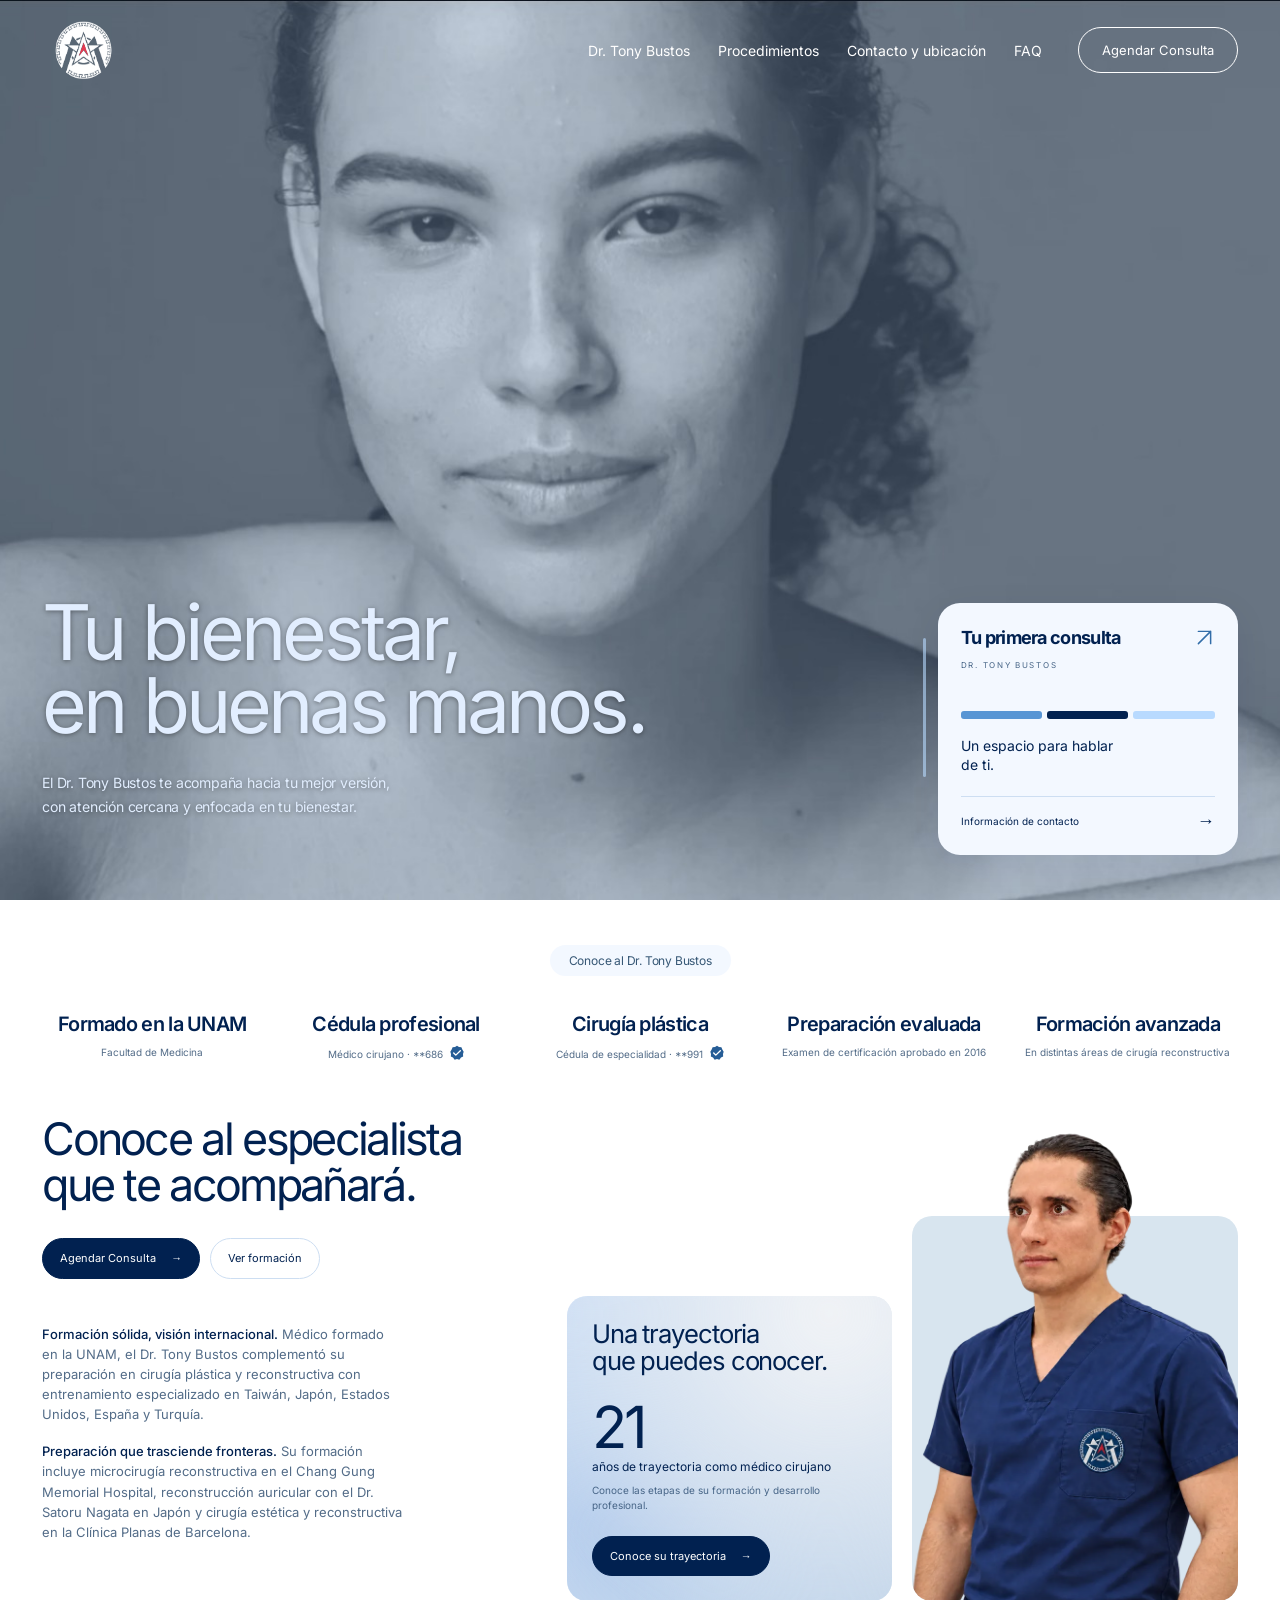
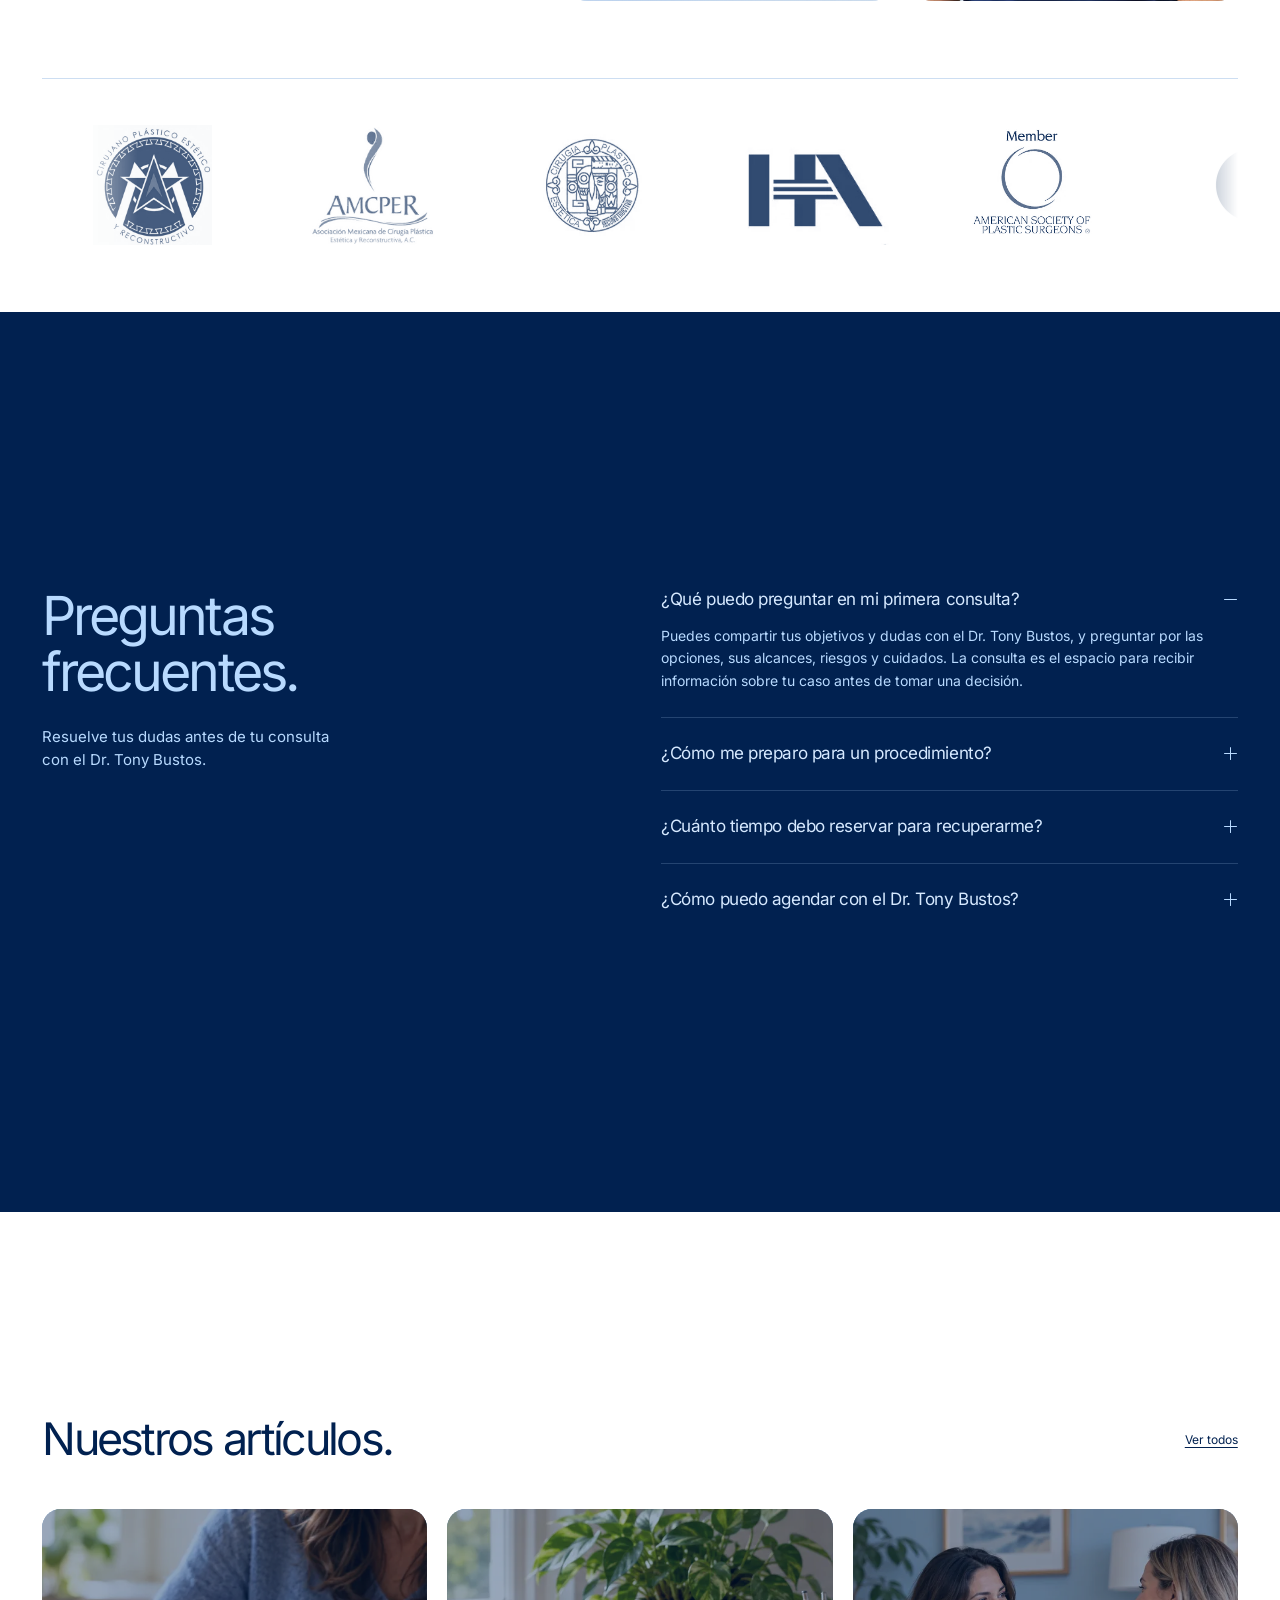
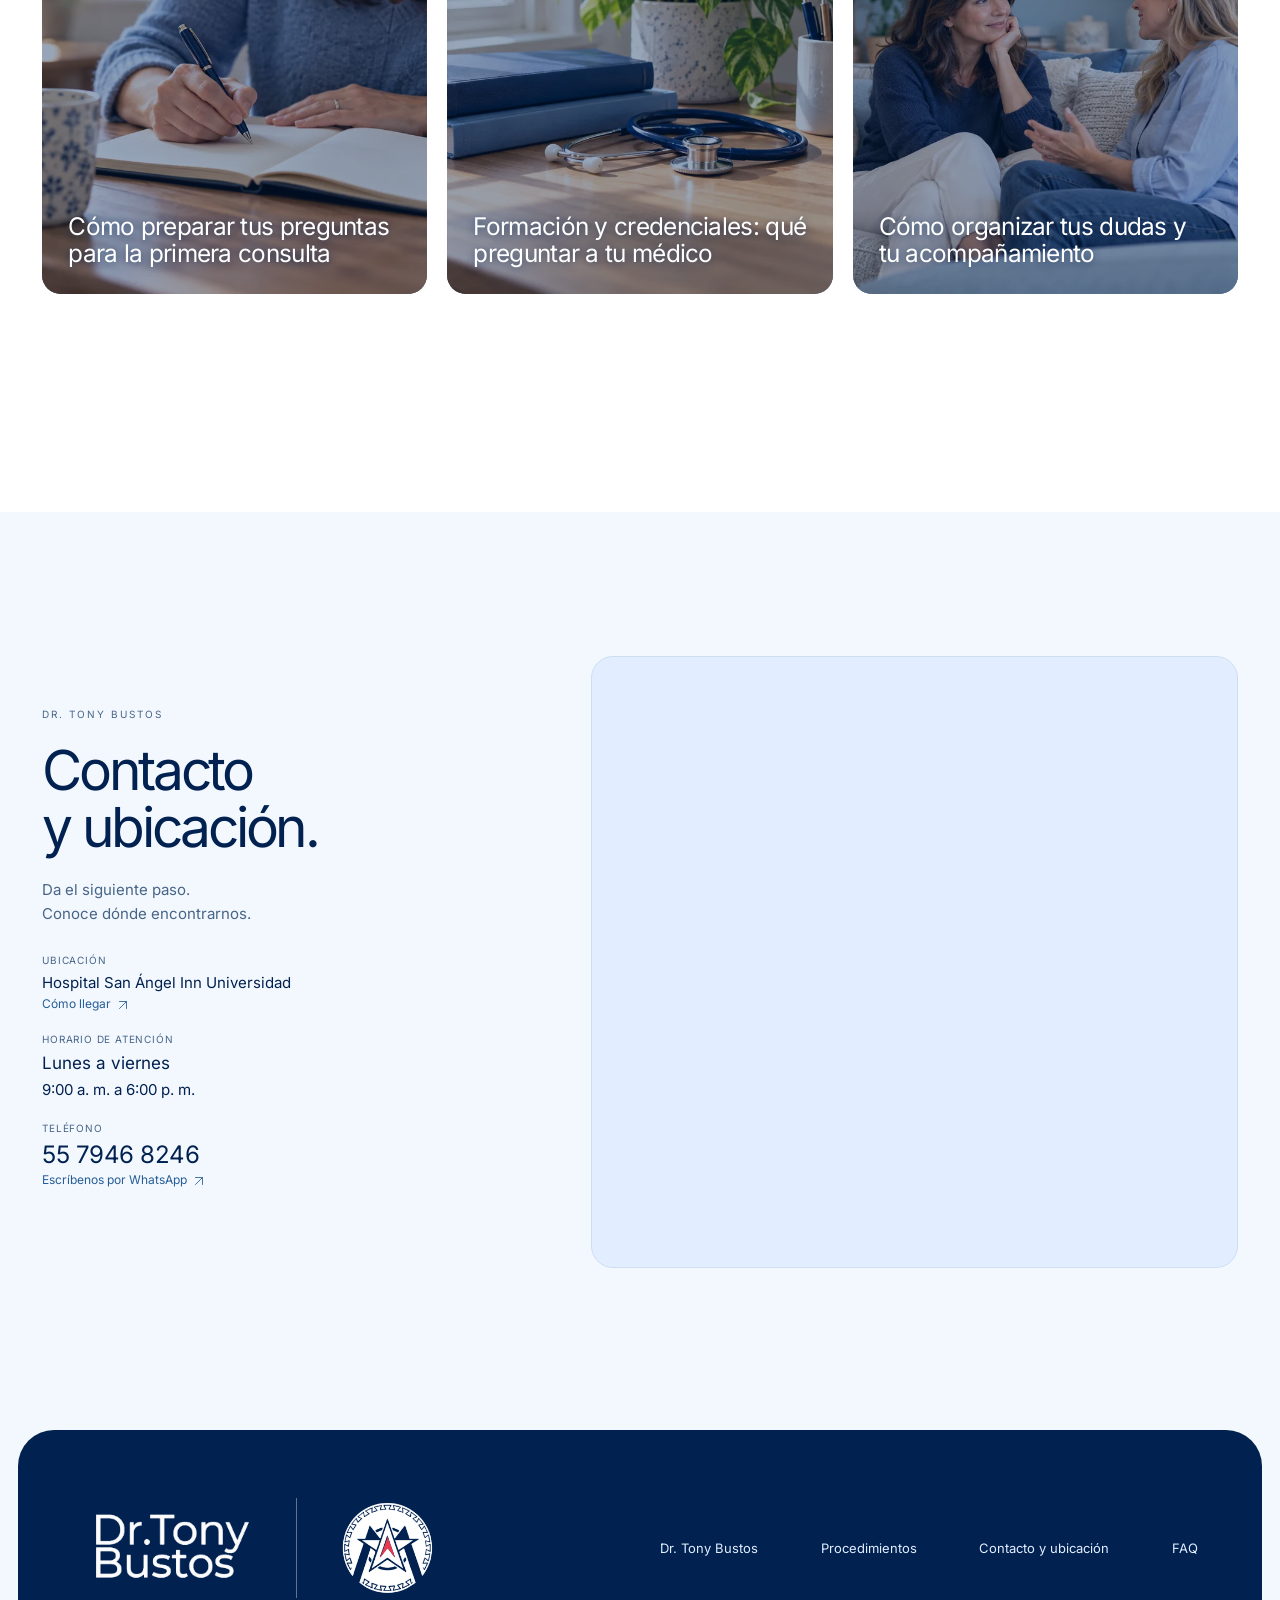
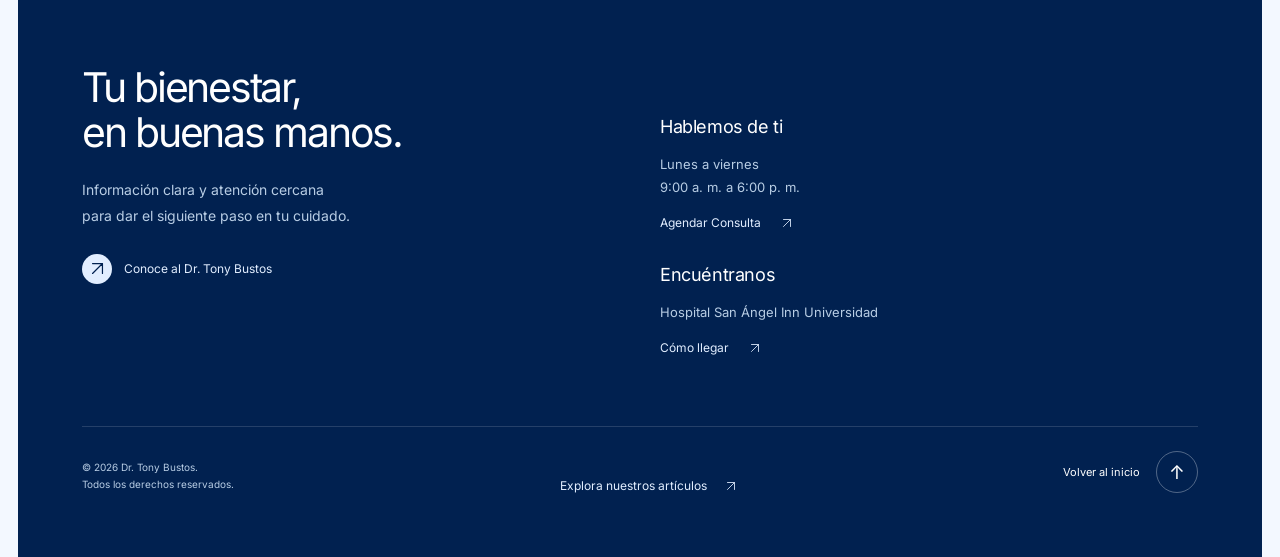
==== commit 73d4d506: "Add CEO" ====
--- a/index.html
+++ b/index.html
@@ -1,17 +1,35 @@
 <!doctype html>
-<html lang="es">
+<html lang="es-MX">
 <head>
   <meta charset="utf-8">
   <meta name="viewport" content="width=device-width, initial-scale=1">
   <meta name="theme-color" content="#012150">
-  <meta name="description" content="Dr. Tony Bustos. Conoce su perfil, consulta información sobre procedimientos y prepara tu primera consulta.">
-  <title>Dr. Tony Bustos | Inicio</title>
-  <link rel="icon" type="image/svg+xml" href="assets/favicon.svg">
+  <meta name="description" content="Conoce al Dr. Tony Bustos, su formación internacional y sus procedimientos. Consulta en Hospital San Ángel Inn Universidad y contacto por WhatsApp.">
+  <title>Dr. Tony Bustos | Cirujano Plástico</title>
+  <link rel="icon" type="image/png" sizes="192x192" href="assets/favicon.png">
   <link rel="preload" as="image" href="assets/hero-img.jpg" fetchpriority="high">
   <script src="hero-loading.js"></script>
   <link rel="stylesheet" href="styles.css">
   <script src="app.js" defer></script>
-  <script src="hero-typewriter.js" defer></script>
+<!-- SEO:START -->
+<meta name="robots" content="index, follow, max-image-preview:large">
+<link rel="canonical" href="https://drtonybustos.com.mx/">
+<link rel="sitemap" type="application/xml" href="sitemap.xml">
+<meta property="og:locale" content="es_MX">
+<meta property="og:site_name" content="Dr. Tony Bustos">
+<meta property="og:type" content="website">
+<meta property="og:title" content="Dr. Tony Bustos | Cirujano Plástico">
+<meta property="og:description" content="Conoce al Dr. Tony Bustos, su formación internacional y sus procedimientos. Consulta en Hospital San Ángel Inn Universidad y contacto por WhatsApp.">
+<meta property="og:url" content="https://drtonybustos.com.mx/">
+<meta property="og:image" content="https://drtonybustos.com.mx/assets/dr-tony-scrubs-embroidered.webp">
+<meta property="og:image:alt" content="Retrato del Dr. Tony Bustos">
+<meta name="twitter:card" content="summary_large_image">
+<meta name="twitter:title" content="Dr. Tony Bustos | Cirujano Plástico">
+<meta name="twitter:description" content="Conoce al Dr. Tony Bustos, su formación internacional y sus procedimientos. Consulta en Hospital San Ángel Inn Universidad y contacto por WhatsApp.">
+<meta name="twitter:image" content="https://drtonybustos.com.mx/assets/dr-tony-scrubs-embroidered.webp">
+<meta name="twitter:image:alt" content="Retrato del Dr. Tony Bustos">
+<script type="application/ld+json">{"@context":"https://schema.org","@graph":[{"@type":"WebSite","@id":"https://drtonybustos.com.mx/#website","url":"https://drtonybustos.com.mx/","name":"Dr. Tony Bustos","inLanguage":"es-MX","publisher":{"@id":"https://drtonybustos.com.mx/#doctor"}},{"@type":"WebPage","@id":"https://drtonybustos.com.mx/#webpage","url":"https://drtonybustos.com.mx/","name":"Dr. Tony Bustos | Cirujano Plástico","description":"Conoce al Dr. Tony Bustos, su formación internacional y sus procedimientos. Consulta en Hospital San Ángel Inn Universidad y contacto por WhatsApp.","inLanguage":"es-MX","isPartOf":{"@id":"https://drtonybustos.com.mx/#website"},"about":{"@id":"https://drtonybustos.com.mx/#doctor"}},{"@type":"Person","@id":"https://drtonybustos.com.mx/#doctor","name":"Dr. Tony Bustos","url":"https://drtonybustos.com.mx/doctor.html","jobTitle":"Cirujano plástico, estético y reconstructivo","image":"https://drtonybustos.com.mx/assets/dr-tony-scrubs-embroidered.webp","telephone":"+525579468246","workLocation":{"@type":"Place","name":"Hospital San Ángel Inn Universidad"}}]}</script>
+<!-- SEO:END -->
 </head>
 <body>
   <div class="site-loader" role="status" aria-live="polite">
